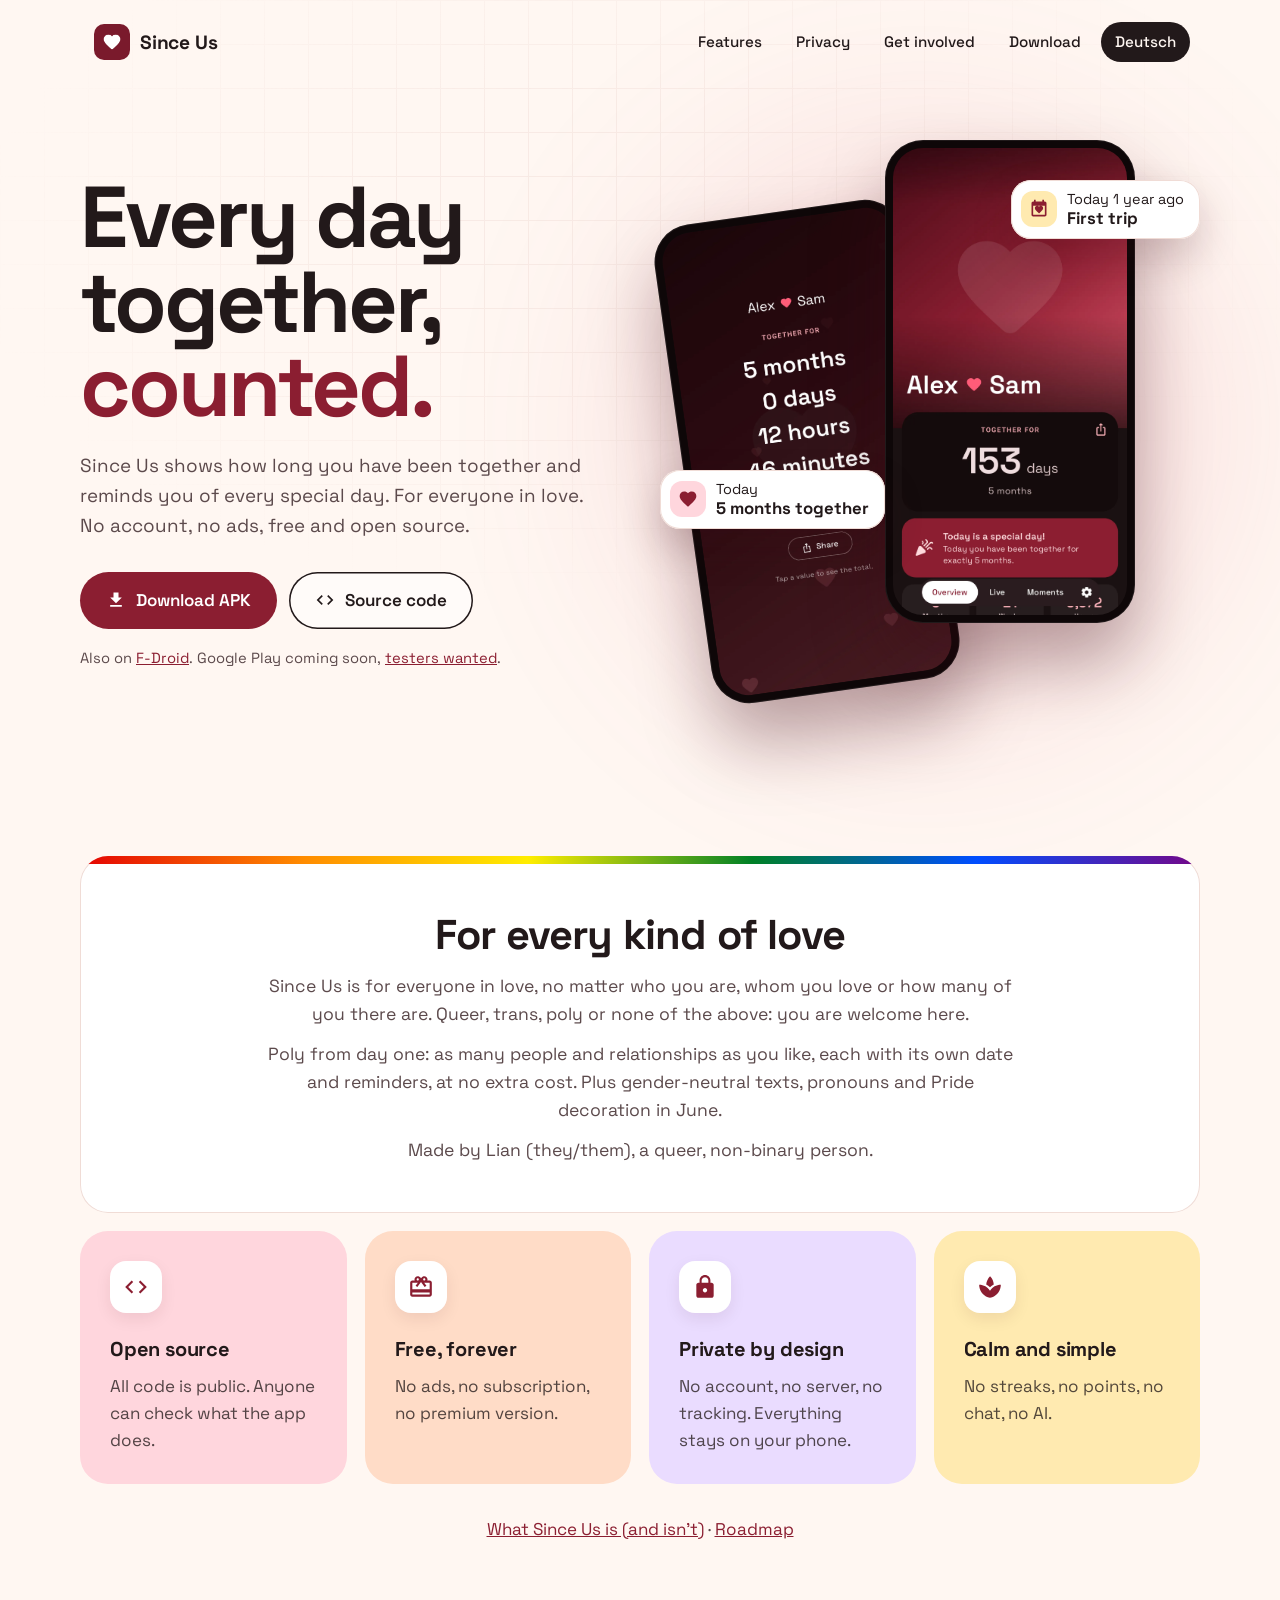
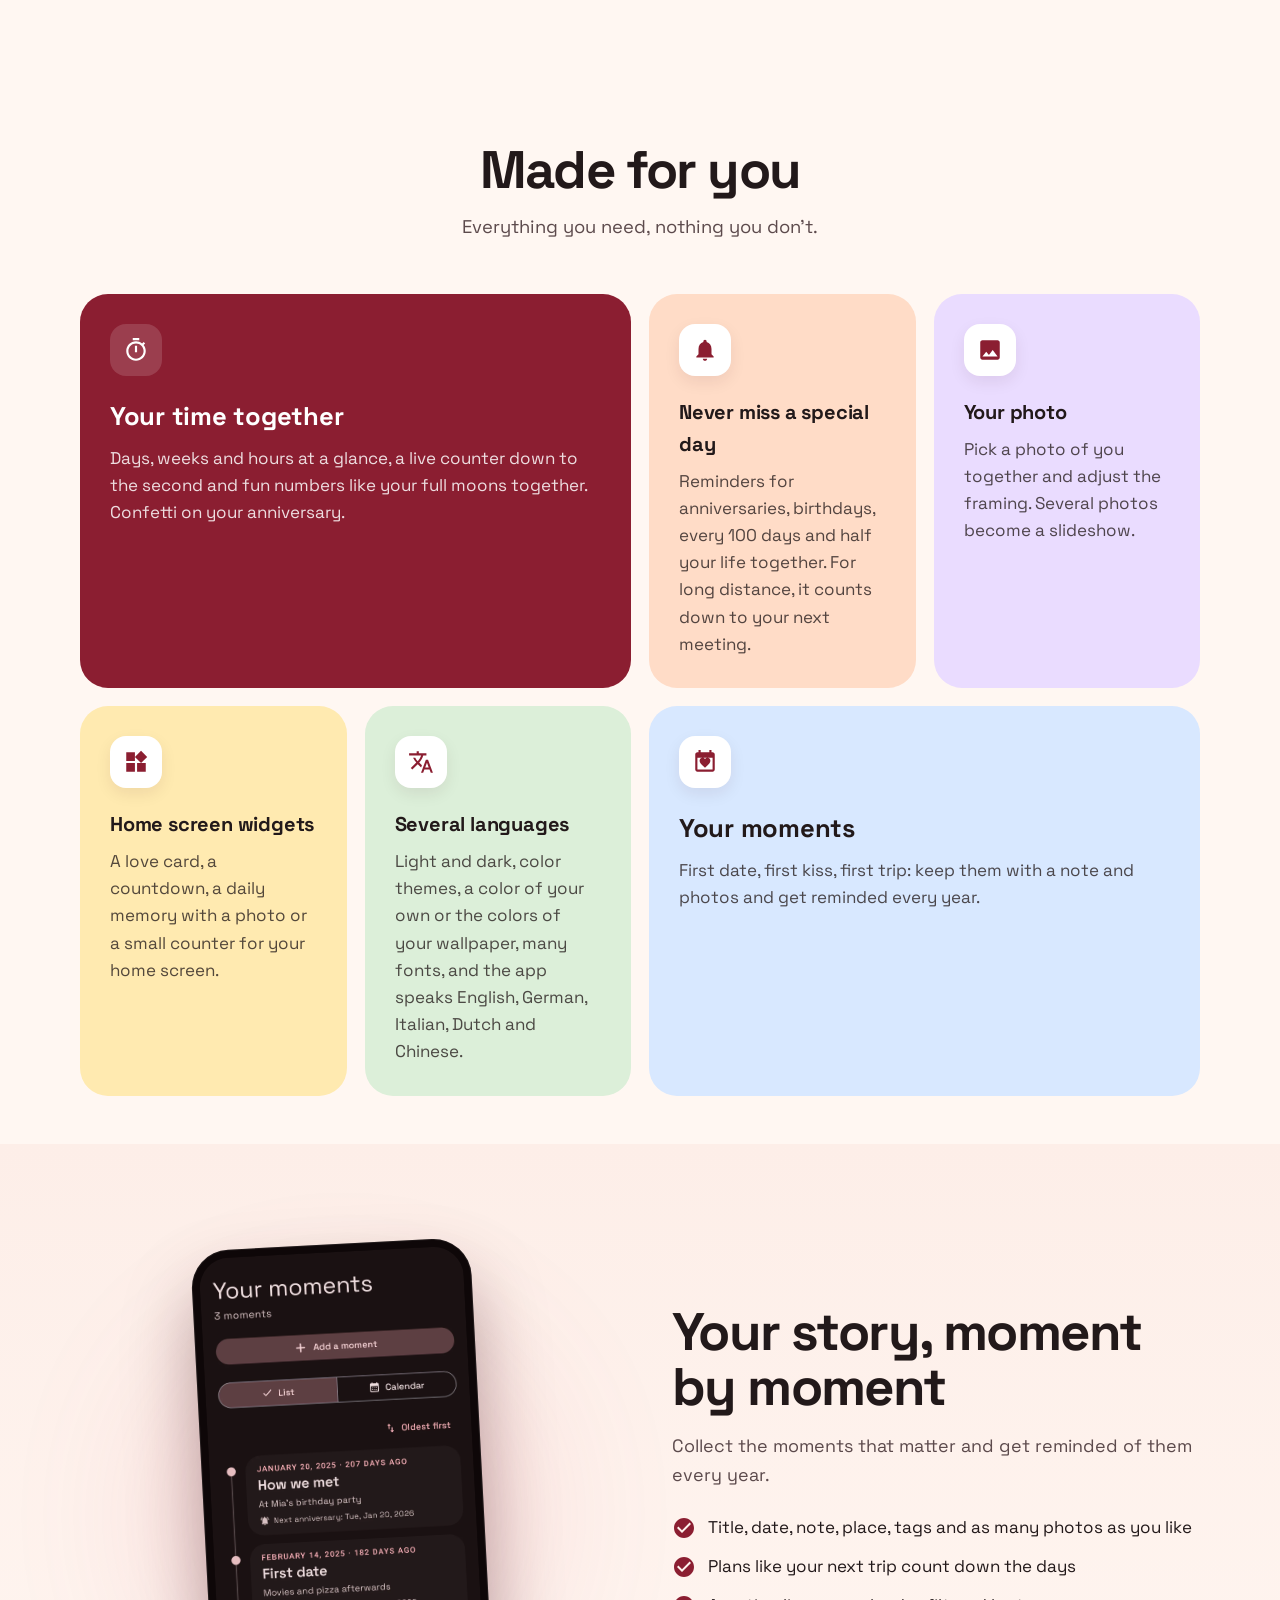
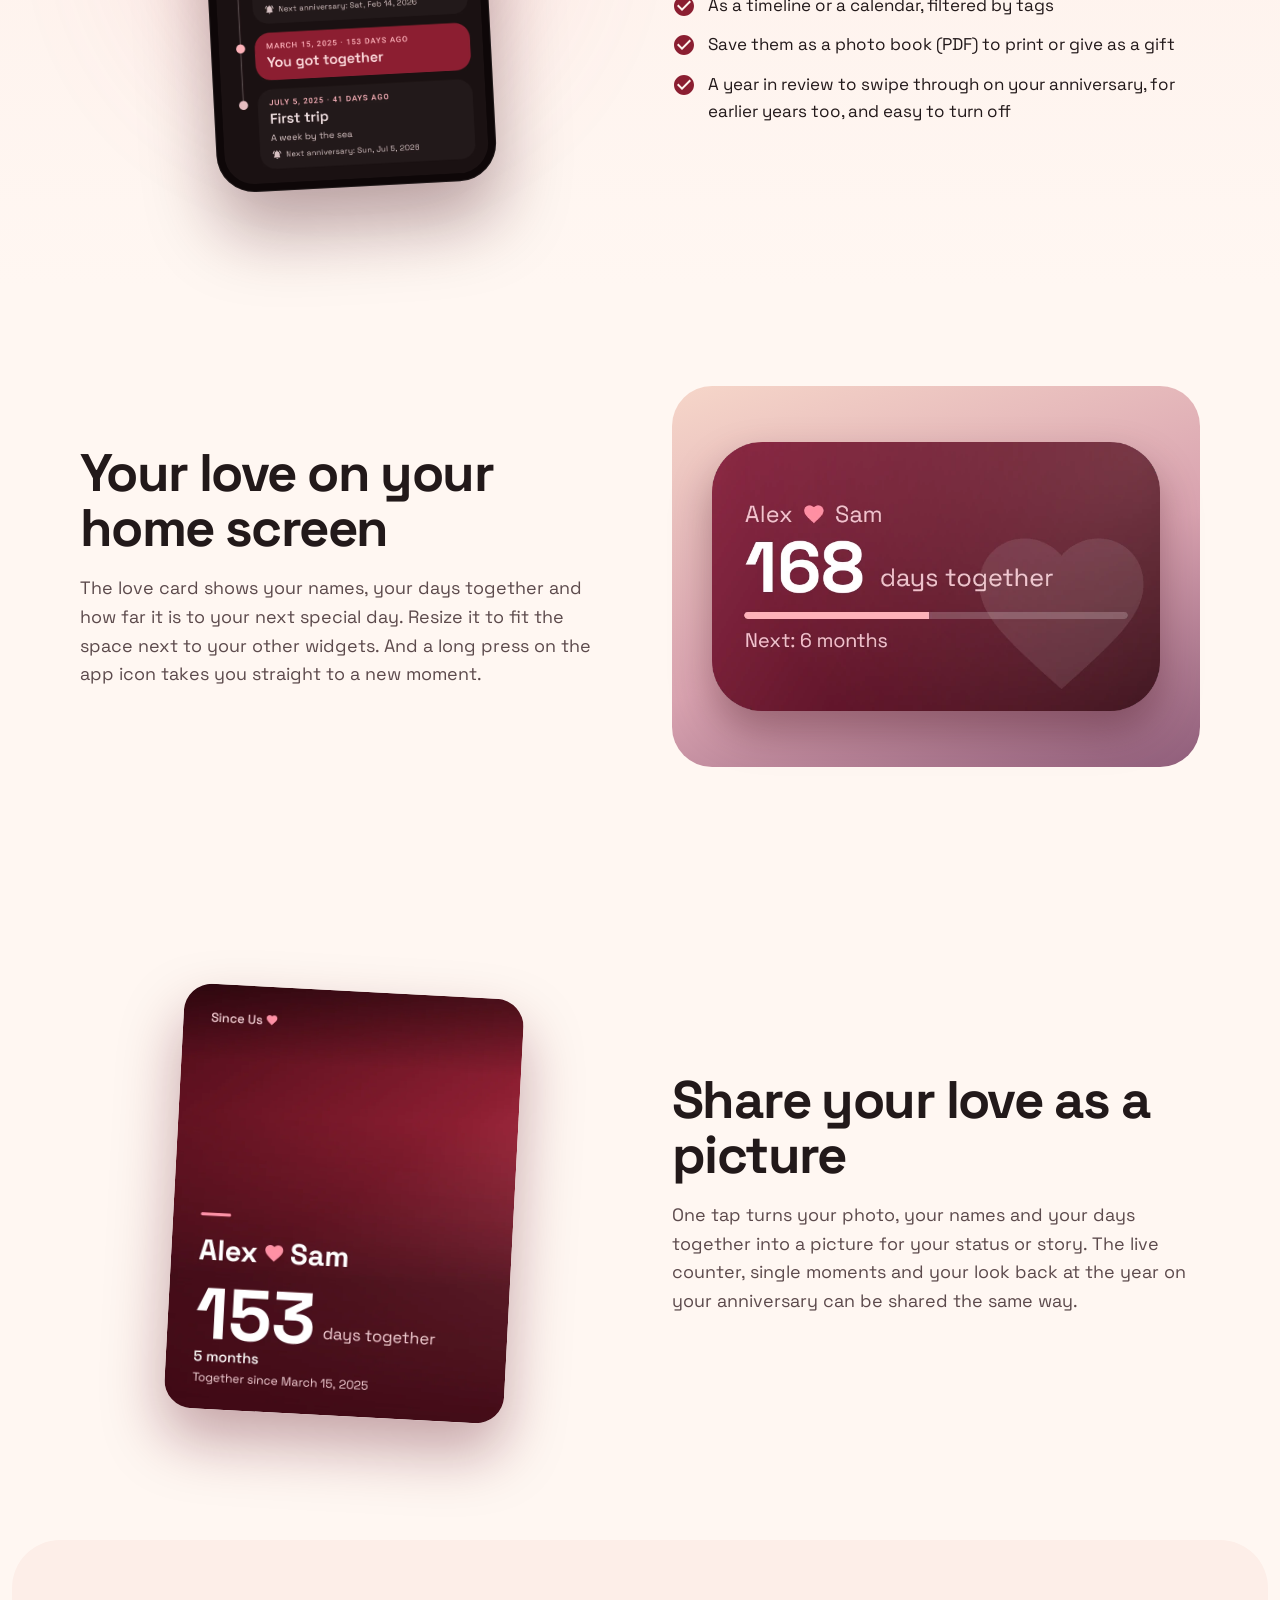
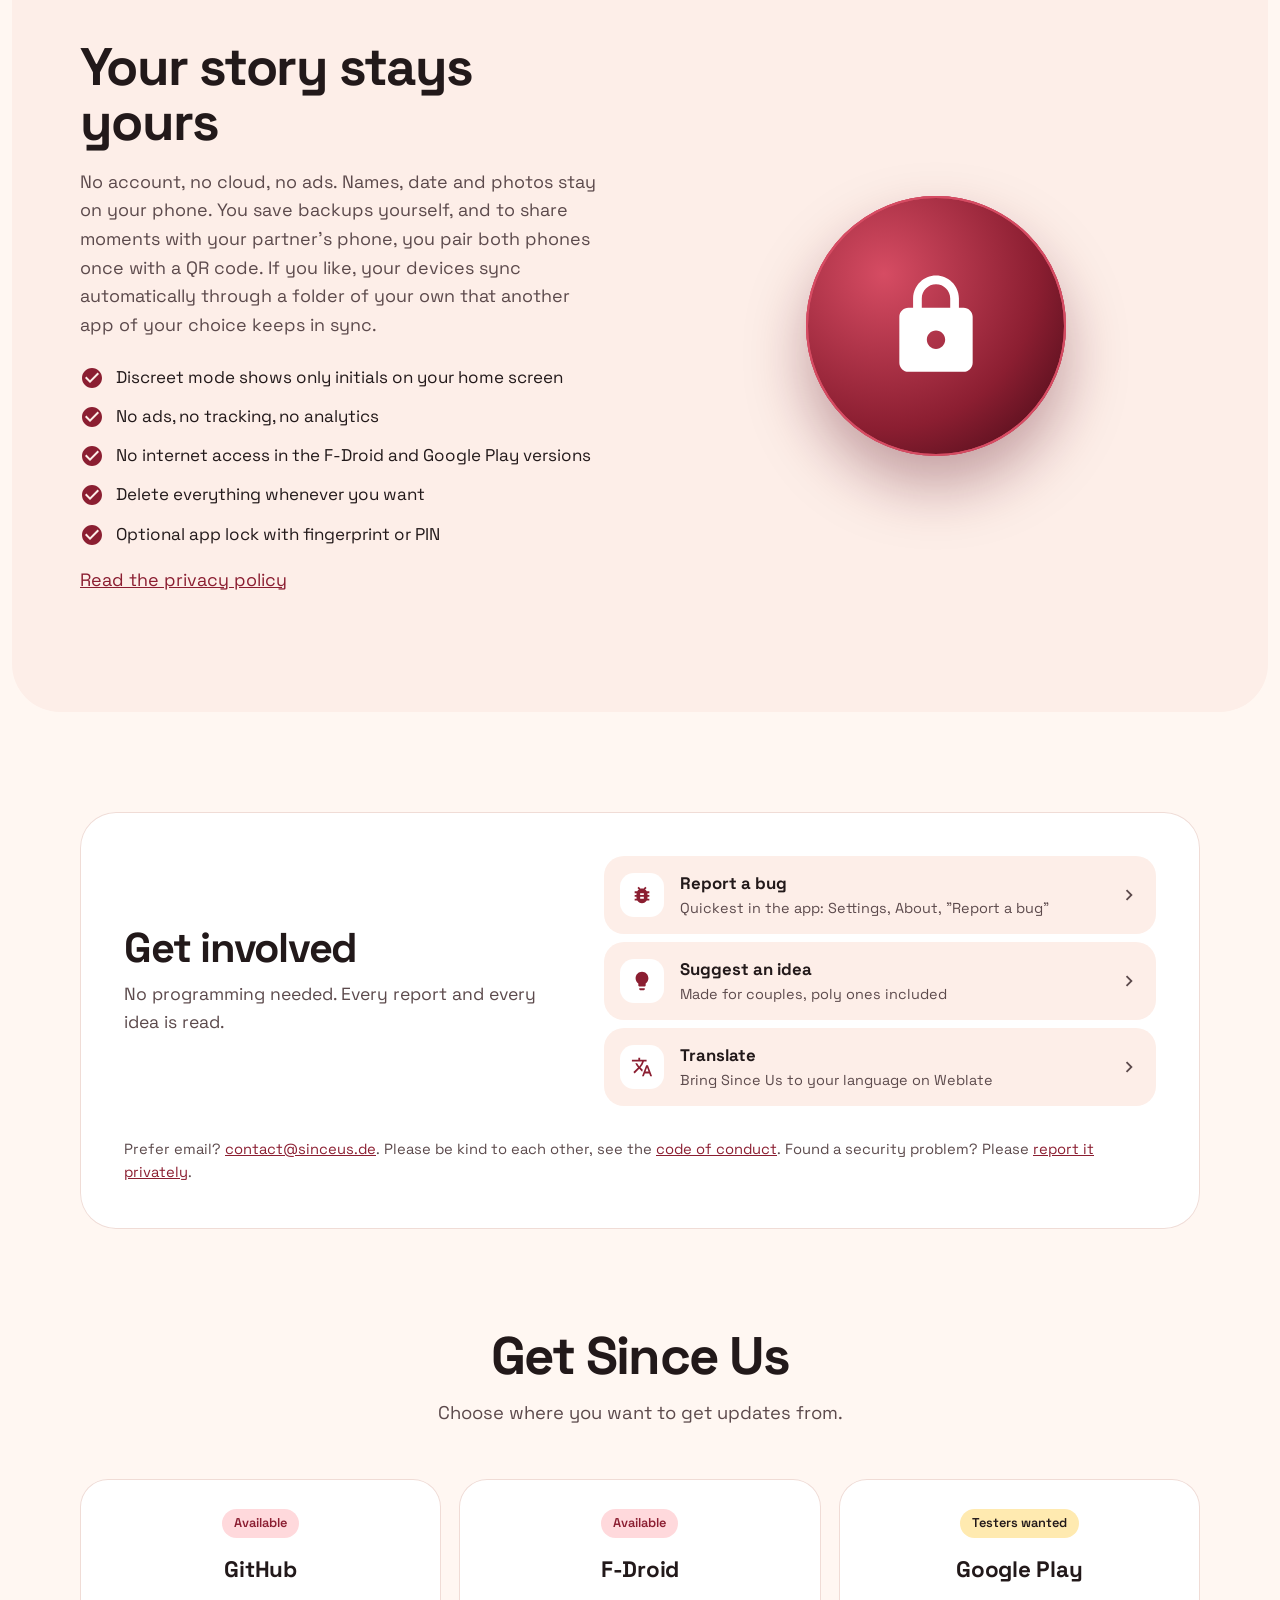
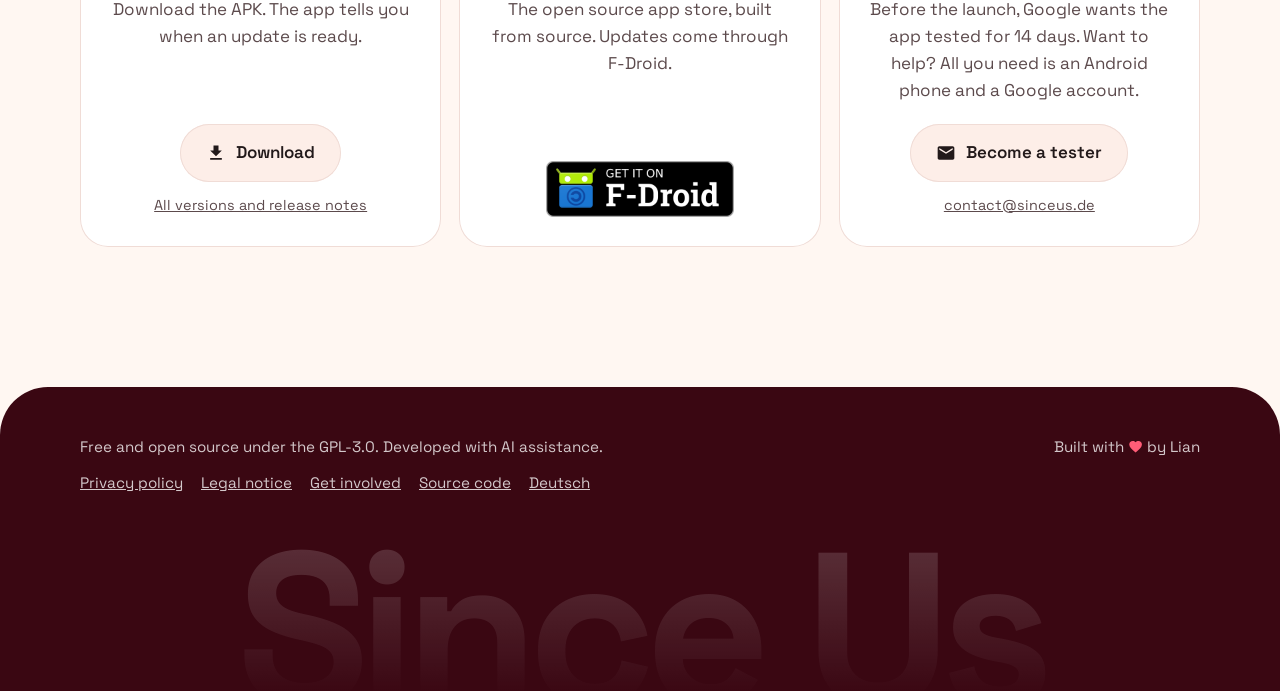
==== docs/index.html @ 7ddf198e "Abgleich über einen Ordner, auch mit mehreren Geräten pro Person Jedes Gerät legt eine eigene versch" ====
<!doctype html>
<html lang="en">
<head>
<meta charset="utf-8">
<script>if(location.hostname.endsWith("github.io"))location.replace("https://sinceus.de/"+location.pathname.replace(/^\/sinceus\/?/,"")+location.search+location.hash)</script>
<meta name="viewport" content="width=device-width, initial-scale=1">
<title>Since Us: couple app that counts your days together</title>
<meta name="description" content="Free, privacy-friendly Android app for couples, poly relationships included. Counts your days together, reminds you of anniversaries and special days, with widgets and moments. No account, no ads, open source.">
<meta name="theme-color" content="#fff7f2" media="(prefers-color-scheme: light)">
<meta name="theme-color" content="#150d0e" media="(prefers-color-scheme: dark)">
<meta property="og:title" content="Since Us: couple app that counts your days together">
<meta property="og:description" content="Free, privacy-friendly Android app for couples, poly relationships included. Counts your days together, reminds you of anniversaries and special days, with widgets and moments. No account, no ads, open source.">
<meta property="og:url" content="https://sinceus.de/">
<meta property="og:type" content="website">
<meta property="og:locale" content="en_US">
<meta name="twitter:card" content="summary_large_image">
<meta property="og:image" content="https://sinceus.de/img/og-en.jpg">
<link rel="canonical" href="https://sinceus.de/">
<link rel="alternate" hreflang="en" href="https://sinceus.de/">
<link rel="alternate" hreflang="de" href="https://sinceus.de/index-de.html">
<link rel="alternate" hreflang="x-default" href="https://sinceus.de/">
<script type="application/ld+json">{"@context": "https://schema.org", "@type": "MobileApplication", "name": "Since Us", "url": "https://sinceus.de/", "description": "A privacy-friendly Android app for couples that counts your days together and reminds you of every special day.", "inLanguage": "en", "operatingSystem": "Android", "applicationCategory": "LifestyleApplication", "offers": {"@type": "Offer", "price": "0", "priceCurrency": "EUR"}, "image": "https://sinceus.de/img/og-en.jpg", "screenshot": "https://sinceus.de/img/en-1.webp", "downloadUrl": "https://github.com/DerDieDasLian/sinceus/releases/latest/download/SinceUs.apk", "installUrl": "https://f-droid.org/packages/app.sinceus/", "license": "https://www.gnu.org/licenses/gpl-3.0.html", "isAccessibleForFree": true, "author": {"@type": "Person", "name": "Lian"}, "sameAs": ["https://github.com/DerDieDasLian/sinceus", "https://f-droid.org/packages/app.sinceus/"]}</script>
<link rel="icon" href="img/icon.png">
<link rel="stylesheet" href="style.css">
<script>document.documentElement.classList.add("js");if (new Date().getMonth() === 5) document.documentElement.classList.add("pride")</script>
<script src="site.js" defer></script>
</head>
<body>
<a class="skip" href="#main">Skip to content</a>
<svg width="0" height="0" style="position:absolute" aria-hidden="true"><defs><linearGradient id="rainbow" x1="0" y1="0" x2="1" y2="1"><stop offset="0" stop-color="#e40303"/><stop offset=".2" stop-color="#ff8c00"/><stop offset=".4" stop-color="#ffed00"/><stop offset=".6" stop-color="#008026"/><stop offset=".8" stop-color="#004dff"/><stop offset="1" stop-color="#750787"/></linearGradient></defs></svg>
<header class="nav">
  <div class="wrap">
    <a class="brand" href="index.html"><img src="img/icon.png" alt="">Since Us</a>
    <nav class="nav-links" id="nav-links">
      <a href="#features">Features</a>
      <a href="#privacy">Privacy</a>
      <a href="#help">Get involved</a>
      <a href="#download">Download</a>
      <a class="lang" href="index-de.html">Deutsch</a>
    </nav>
    <button class="menu-btn" type="button" aria-expanded="false" aria-controls="nav-links" aria-label="Menu"><svg viewBox="0 0 24 24" aria-hidden="true"><path d="M3 18h18v-2H3v2zm0-5h18v-2H3v2zm0-7v2h18V6H3z"/></svg></button>
  </div>
</header>

<main id="main">
<section class="hero">
  <div class="glow" aria-hidden="true"></div>
  <div class="wrap">
    <div>
      <h1>Every day together, <em>counted.</em></h1>
      <p class="lead">Since Us shows how long you have been together and reminds you of every special day. For everyone in love. No account, no ads, free and open source.</p>
      <div class="cta">
        <a class="btn btn-light" href="https://github.com/DerDieDasLian/sinceus/releases/latest/download/SinceUs.apk"><svg viewBox="0 0 24 24" aria-hidden="true"><path d="M19 9h-4V3H9v6H5l7 7 7-7zM5 18v2h14v-2H5z"/></svg>Download APK</a>
        <a class="btn btn-ghost" href="https://github.com/DerDieDasLian/sinceus"><svg viewBox="0 0 24 24" aria-hidden="true"><path d="M9.4 16.6L4.8 12l4.6-4.6L8 6l-6 6 6 6 1.4-1.4zm5.2 0l4.6-4.6-4.6-4.6L16 6l6 6-6 6-1.4-1.4z"/></svg>Source code</a>
      </div>
      <p class="soon">Also on <a href="https://f-droid.org/packages/app.sinceus/">F-Droid</a>. Google Play coming soon, <a href="#download">testers wanted</a>.</p>
    </div>
    <div class="phones"><div class="phone p2"><img src="img/en-2.webp" width="1233" height="2460" alt="Live counter"></div><div class="phone p1"><img src="img/en-1.webp" width="1233" height="2460" alt="Overview with photo and day counter" fetchpriority="high"></div><div class="chip c1" aria-hidden="true"><span class="dot"><svg viewBox="0 0 24 24" aria-hidden="true"><path d="M12 21.35l-1.45-1.32C5.4 15.36 2 12.28 2 8.5 2 5.42 4.42 3 7.5 3c1.74 0 3.41.81 4.5 2.09C13.09 3.81 14.76 3 16.5 3 19.58 3 22 5.42 22 8.5c0 3.78-3.4 6.86-8.55 11.54L12 21.35z"/></svg></span><span>Today<b>5 months together</b></span></div><div class="chip c2" aria-hidden="true"><span class="dot"><svg viewBox="0 0 24 24" aria-hidden="true"><path d="M19 3h-1V1h-2v2H8V1H6v2H5c-1.11 0-1.99.9-1.99 2L3 19c0 1.1.89 2 2 2h14c1.1 0 2-.9 2-2V5c0-1.1-.9-2-2-2zm0 16H5V8h14v11zM12 17.3l-.72-.66C8.7 14.3 7 12.76 7 10.87 7 9.33 8.21 8.1 9.75 8.1c.87 0 1.7.41 2.25 1.05.55-.64 1.38-1.05 2.25-1.05C15.79 8.1 17 9.33 17 10.87c0 1.89-1.7 3.43-4.28 5.78l-.72.65z"/></svg></span><span>Today 1 year ago<b>First trip</b></span></div></div>
  </div>
</section>
<section id="love" class="love-all">
  <div class="wrap">
    <div class="card love-card">
      <h2>For every kind of love</h2>
      <p>Since Us is for everyone in love, no matter who you are, whom you love or how many of you there are. Queer, trans, poly or none of the above: you are welcome here.</p>
      <p>Poly from day one: as many people and relationships as you like, each with its own date and reminders, at no extra cost. Plus gender-neutral texts, pronouns and Pride decoration in June.</p>
      <p>Made by Lian (they/them), a queer, non-binary person.</p>
    </div>
    <div class="grid four"><article class="card"><div class="icon"><svg viewBox="0 0 24 24" aria-hidden="true"><path d="M9.4 16.6L4.8 12l4.6-4.6L8 6l-6 6 6 6 1.4-1.4zm5.2 0l4.6-4.6-4.6-4.6L16 6l6 6-6 6-1.4-1.4z"/></svg></div><h3>Open source</h3><p>All code is public. Anyone can check what the app does.</p></article><article class="card"><div class="icon"><svg viewBox="0 0 24 24" aria-hidden="true"><path d="M20 6h-2.18c.11-.31.18-.65.18-1 0-1.66-1.34-3-3-3-1.05 0-1.96.54-2.5 1.35l-.5.67-.5-.68C10.96 2.54 10.05 2 9 2 7.34 2 6 3.34 6 5c0 .35.07.69.18 1H4c-1.11 0-1.99.89-1.99 2L2 19c0 1.11.89 2 2 2h16c1.11 0 2-.89 2-2V8c0-1.11-.89-2-2-2zm-5-2c.55 0 1 .45 1 1s-.45 1-1 1-1-.45-1-1 .45-1 1-1zM9 4c.55 0 1 .45 1 1s-.45 1-1 1-1-.45-1-1 .45-1 1-1zm11 15H4v-2h16v2zm0-5H4V8h5.08L7 10.83 8.62 12 11 8.76l1-1.36 1 1.36L15.38 12 17 10.83 14.92 8H20v6z"/></svg></div><h3>Free, forever</h3><p>No ads, no subscription, no premium version.</p></article><article class="card"><div class="icon"><svg viewBox="0 0 24 24" aria-hidden="true"><path d="M18 8h-1V6c0-2.76-2.24-5-5-5S7 3.24 7 6v2H6c-1.1 0-2 .9-2 2v10c0 1.1.9 2 2 2h12c1.1 0 2-.9 2-2V10c0-1.1-.9-2-2-2zm-6 9c-1.1 0-2-.9-2-2s.9-2 2-2 2 .9 2 2-.9 2-2 2zm3.1-9H8.9V6c0-1.71 1.39-3.1 3.1-3.1 1.71 0 3.1 1.39 3.1 3.1v2z"/></svg></div><h3>Private by design</h3><p>No account, no server, no tracking. Everything stays on your phone.</p></article><article class="card"><div class="icon"><svg viewBox="0 0 24 24" aria-hidden="true"><path d="M12 15.45C9.85 12.17 6.18 10 2 10c0 5.32 3.36 9.82 8.03 11.49.63.23 1.29.4 1.97.51.68-.12 1.33-.29 1.97-.51C18.64 19.82 22 15.32 22 10c-4.18 0-7.85 2.17-10 5.45zM15.49 9.63c-.18-2.79-1.31-5.51-3.43-7.63-2.14 2.14-3.32 4.86-3.55 7.63 1.28.68 2.46 1.56 3.49 2.63 1.03-1.06 2.21-1.94 3.49-2.63z"/></svg></div><h3>Calm and simple</h3><p>No streaks, no points, no chat, no AI.</p></article></div>
    <p class="help-note"><a href="https://github.com/DerDieDasLian/sinceus/blob/main/SCOPE.md">What Since Us is (and isn't)</a> · <a href="https://github.com/DerDieDasLian/sinceus/blob/main/ROADMAP.md">Roadmap</a></p>
  </div>
</section>

<section id="features">
  <div class="wrap">
    <div class="section-head"><h2>Made for you</h2><p>Everything you need, nothing you don't.</p></div>
    <div class="grid bento"><article class="card"><div class="icon"><svg viewBox="0 0 24 24" aria-hidden="true"><path d="M15 1H9v2h6V1zm-4 13h2V8h-2v6zm8.03-6.61l1.42-1.42c-.43-.51-.9-.99-1.41-1.41l-1.42 1.42C16.07 4.74 14.12 4 12 4c-4.97 0-9 4.03-9 9s4.02 9 9 9 9-4.03 9-9c0-2.12-.74-4.07-1.97-5.61zM12 20c-3.87 0-7-3.13-7-7s3.13-7 7-7 7 3.13 7 7-3.13 7-7 7z"/></svg></div><h3>Your time together</h3><p>Days, weeks and hours at a glance, a live counter down to the second and fun numbers like your full moons together. Confetti on your anniversary.</p></article><article class="card"><div class="icon"><svg viewBox="0 0 24 24" aria-hidden="true"><path d="M12 22c1.1 0 2-.9 2-2h-4c0 1.1.89 2 2 2zm6-6v-5c0-3.07-1.64-5.64-4.5-6.32V4c0-.83-.67-1.5-1.5-1.5s-1.5.67-1.5 1.5v.68C7.63 5.36 6 7.92 6 11v5l-2 2v1h16v-1l-2-2z"/></svg></div><h3>Never miss a special day</h3><p>Reminders for anniversaries, birthdays, every 100 days and half your life together. For long distance, it counts down to your next meeting.</p></article><article class="card"><div class="icon"><svg viewBox="0 0 24 24" aria-hidden="true"><path d="M21 19V5c0-1.1-.9-2-2-2H5c-1.1 0-2 .9-2 2v14c0 1.1.9 2 2 2h14c1.1 0 2-.9 2-2zM8.5 13.5l2.5 3.01L14.5 12l4.5 6H5l3.5-4.5z"/></svg></div><h3>Your photo</h3><p>Pick a photo of you together and adjust the framing. Several photos become a slideshow.</p></article><article class="card"><div class="icon"><svg viewBox="0 0 24 24" aria-hidden="true"><path d="M13 13v8h8v-8h-8zM3 21h8v-8H3v8zM3 3v8h8V3H3zm13.66-1.31L11 7.34 16.66 13l5.66-5.66-5.66-5.65z"/></svg></div><h3>Home screen widgets</h3><p>A love card, a countdown, a daily memory with a photo or a small counter for your home screen.</p></article><article class="card"><div class="icon"><svg viewBox="0 0 24 24" aria-hidden="true"><path d="M12.87 15.07l-2.54-2.51.03-.03c1.74-1.94 2.98-4.17 3.71-6.53H17V4h-7V2H8v2H1v1.99h11.17C11.5 7.92 10.44 9.75 9 11.35 8.07 10.32 7.3 9.19 6.69 8h-2c.73 1.63 1.73 3.17 2.98 4.56l-5.09 5.02L4 19l5-5 3.11 3.11.76-2.04zM18.5 10h-2L12 22h2l1.12-3h4.75L21 22h2l-4.5-12zm-2.62 7l1.62-4.33L19.12 17h-3.24z"/></svg></div><h3>Several languages</h3><p>Light and dark, color themes, a color of your own or the colors of your wallpaper, many fonts, and the app speaks English, German, Italian, Dutch and Chinese.</p></article><article class="card"><div class="icon"><svg viewBox="0 0 24 24" aria-hidden="true"><path d="M19 3h-1V1h-2v2H8V1H6v2H5c-1.11 0-1.99.9-1.99 2L3 19c0 1.1.89 2 2 2h14c1.1 0 2-.9 2-2V5c0-1.1-.9-2-2-2zm0 16H5V8h14v11zM12 17.3l-.72-.66C8.7 14.3 7 12.76 7 10.87 7 9.33 8.21 8.1 9.75 8.1c.87 0 1.7.41 2.25 1.05.55-.64 1.38-1.05 2.25-1.05C15.79 8.1 17 9.33 17 10.87c0 1.89-1.7 3.43-4.28 5.78l-.72.65z"/></svg></div><h3>Your moments</h3><p>First date, first kiss, first trip: keep them with a note and photos and get reminded every year.</p></article></div>
  </div>
</section>

<section id="moments" class="tint">
  <div class="wrap split reverse">
    <div>
      <h2>Your story, moment by moment</h2>
      <p>Collect the moments that matter and get reminded of them every year.</p>
      <ul class="checks"><li><svg viewBox="0 0 24 24" aria-hidden="true"><path d="M12 2C6.48 2 2 6.48 2 12s4.48 10 10 10 10-4.48 10-10S17.52 2 12 2zm-2 15l-5-5 1.41-1.41L10 14.17l7.59-7.59L19 8l-9 9z"/></svg><span>Title, date, note, place, tags and as many photos as you like</span></li><li><svg viewBox="0 0 24 24" aria-hidden="true"><path d="M12 2C6.48 2 2 6.48 2 12s4.48 10 10 10 10-4.48 10-10S17.52 2 12 2zm-2 15l-5-5 1.41-1.41L10 14.17l7.59-7.59L19 8l-9 9z"/></svg><span>Plans like your next trip count down the days</span></li><li><svg viewBox="0 0 24 24" aria-hidden="true"><path d="M12 2C6.48 2 2 6.48 2 12s4.48 10 10 10 10-4.48 10-10S17.52 2 12 2zm-2 15l-5-5 1.41-1.41L10 14.17l7.59-7.59L19 8l-9 9z"/></svg><span>As a timeline or a calendar, filtered by tags</span></li><li><svg viewBox="0 0 24 24" aria-hidden="true"><path d="M12 2C6.48 2 2 6.48 2 12s4.48 10 10 10 10-4.48 10-10S17.52 2 12 2zm-2 15l-5-5 1.41-1.41L10 14.17l7.59-7.59L19 8l-9 9z"/></svg><span>Save them as a photo book (PDF) to print or give as a gift</span></li><li><svg viewBox="0 0 24 24" aria-hidden="true"><path d="M12 2C6.48 2 2 6.48 2 12s4.48 10 10 10 10-4.48 10-10S17.52 2 12 2zm-2 15l-5-5 1.41-1.41L10 14.17l7.59-7.59L19 8l-9 9z"/></svg><span>A year in review to swipe through on your anniversary, for earlier years too, and easy to turn off</span></li></ul>
    </div>
    <div class="solo-wrap"><div class="phone solo"><img src="img/moments-en.webp" width="1233" height="2460" alt="Timeline with your moments" loading="lazy"></div></div>
  </div>
</section>

<section>
  <div class="wrap split">
    <div>
      <h2>Your love on your home screen</h2>
      <p>The love card shows your names, your days together and how far it is to your next special day. Resize it to fit the space next to your other widgets. And a long press on the app icon takes you straight to a new moment.</p>
    </div>
    <div class="widget-demo"><img src="img/widget-en.webp" width="750" height="450" alt="Home screen widget with names and days together" loading="lazy"></div>
  </div>
</section>

<section>
  <div class="wrap split reverse">
    <div>
      <h2>Share your love as a picture</h2>
      <p>One tap turns your photo, your names and your days together into a picture for your status or story. The live counter, single moments and your look back at the year on your anniversary can be shared the same way.</p>
    </div>
    <div class="share-demo"><img src="img/share-en.webp" width="720" height="900" alt="Share picture with names and days together" loading="lazy"></div>
  </div>
</section>

<section id="privacy" class="privacy">
  <div class="wrap split">
    <div>
      <h2>Your story stays yours</h2>
      <p>No account, no cloud, no ads. Names, date and photos stay on your phone. You save backups yourself, and to share moments with your partner's phone, you pair both phones once with a QR code. If you like, your devices sync automatically through a folder of your own that another app of your choice keeps in sync.</p>
      <ul class="checks"><li><svg viewBox="0 0 24 24" aria-hidden="true"><path d="M12 2C6.48 2 2 6.48 2 12s4.48 10 10 10 10-4.48 10-10S17.52 2 12 2zm-2 15l-5-5 1.41-1.41L10 14.17l7.59-7.59L19 8l-9 9z"/></svg><span>Discreet mode shows only initials on your home screen</span></li><li><svg viewBox="0 0 24 24" aria-hidden="true"><path d="M12 2C6.48 2 2 6.48 2 12s4.48 10 10 10 10-4.48 10-10S17.52 2 12 2zm-2 15l-5-5 1.41-1.41L10 14.17l7.59-7.59L19 8l-9 9z"/></svg><span>No ads, no tracking, no analytics</span></li><li><svg viewBox="0 0 24 24" aria-hidden="true"><path d="M12 2C6.48 2 2 6.48 2 12s4.48 10 10 10 10-4.48 10-10S17.52 2 12 2zm-2 15l-5-5 1.41-1.41L10 14.17l7.59-7.59L19 8l-9 9z"/></svg><span>No internet access in the F-Droid and Google Play versions</span></li><li><svg viewBox="0 0 24 24" aria-hidden="true"><path d="M12 2C6.48 2 2 6.48 2 12s4.48 10 10 10 10-4.48 10-10S17.52 2 12 2zm-2 15l-5-5 1.41-1.41L10 14.17l7.59-7.59L19 8l-9 9z"/></svg><span>Delete everything whenever you want</span></li><li><svg viewBox="0 0 24 24" aria-hidden="true"><path d="M12 2C6.48 2 2 6.48 2 12s4.48 10 10 10 10-4.48 10-10S17.52 2 12 2zm-2 15l-5-5 1.41-1.41L10 14.17l7.59-7.59L19 8l-9 9z"/></svg><span>Optional app lock with fingerprint or PIN</span></li></ul>
      <p><a href="privacy-en.html">Read the privacy policy</a></p>
    </div>
    <div class="lock-art"><div class="circle"><svg viewBox="0 0 24 24" aria-hidden="true"><path d="M18 8h-1V6c0-2.76-2.24-5-5-5S7 3.24 7 6v2H6c-1.1 0-2 .9-2 2v10c0 1.1.9 2 2 2h12c1.1 0 2-.9 2-2V10c0-1.1-.9-2-2-2zm-6 9c-1.1 0-2-.9-2-2s.9-2 2-2 2 .9 2 2-.9 2-2 2zm3.1-9H8.9V6c0-1.71 1.39-3.1 3.1-3.1 1.71 0 3.1 1.39 3.1 3.1v2z"/></svg></div></div>
  </div>
</section>

<section id="help">
  <div class="wrap">
    <div class="involve">
      <div class="involve-text"><h2>Get involved</h2><p>No programming needed. Every report and every idea is read.</p></div>
      <ul class="involve-links"><li><a href="https://github.com/DerDieDasLian/sinceus/issues/new?template=bug_report.yml"><span class="icon"><svg viewBox="0 0 24 24" aria-hidden="true"><path d="M20 8h-2.81c-.45-.78-1.07-1.45-1.82-1.96L17 4.41 15.59 3l-2.17 2.17C12.96 5.06 12.49 5 12 5s-.96.06-1.41.17L8.41 3 7 4.41l1.62 1.63C7.88 6.55 7.26 7.22 6.81 8H4v2h2.09c-.05.33-.09.66-.09 1v1H4v2h2v1c0 .34.04.67.09 1H4v2h2.81c1.04 1.79 2.97 3 5.19 3s4.15-1.21 5.19-3H20v-2h-2.09c.05-.33.09-.66.09-1v-1h2v-2h-2v-1c0-.34-.04-.67-.09-1H20V8zm-6 8h-4v-2h4v2zm0-4h-4v-2h4v2z"/></svg></span><span class="txt"><b>Report a bug</b><small>Quickest in the app: Settings, About, "Report a bug"</small></span><svg class="arrow" viewBox="0 0 24 24" aria-hidden="true"><path d="M8.59 16.59L13.17 12 8.59 7.41 10 6l6 6-6 6-1.41-1.41z"/></svg></a></li><li><a href="https://github.com/DerDieDasLian/sinceus/issues/new?template=feature_request.yml"><span class="icon"><svg viewBox="0 0 24 24" aria-hidden="true"><path d="M9 21c0 .55.45 1 1 1h4c.55 0 1-.45 1-1v-1H9v1zm3-19C8.14 2 5 5.14 5 9c0 2.38 1.19 4.47 3 5.74V17c0 .55.45 1 1 1h6c.55 0 1-.45 1-1v-2.26c1.81-1.27 3-3.36 3-5.74 0-3.86-3.14-7-7-7z"/></svg></span><span class="txt"><b>Suggest an idea</b><small>Made for couples, poly ones included</small></span><svg class="arrow" viewBox="0 0 24 24" aria-hidden="true"><path d="M8.59 16.59L13.17 12 8.59 7.41 10 6l6 6-6 6-1.41-1.41z"/></svg></a></li><li><a href="https://hosted.weblate.org/engage/since-us/"><span class="icon"><svg viewBox="0 0 24 24" aria-hidden="true"><path d="M12.87 15.07l-2.54-2.51.03-.03c1.74-1.94 2.98-4.17 3.71-6.53H17V4h-7V2H8v2H1v1.99h11.17C11.5 7.92 10.44 9.75 9 11.35 8.07 10.32 7.3 9.19 6.69 8h-2c.73 1.63 1.73 3.17 2.98 4.56l-5.09 5.02L4 19l5-5 3.11 3.11.76-2.04zM18.5 10h-2L12 22h2l1.12-3h4.75L21 22h2l-4.5-12zm-2.62 7l1.62-4.33L19.12 17h-3.24z"/></svg></span><span class="txt"><b>Translate</b><small>Bring Since Us to your language on Weblate</small></span><svg class="arrow" viewBox="0 0 24 24" aria-hidden="true"><path d="M8.59 16.59L13.17 12 8.59 7.41 10 6l6 6-6 6-1.41-1.41z"/></svg></a></li></ul>
      <p class="involve-note">Prefer email? <a href="mailto:contact@sinceus.de">contact@sinceus.de</a>. Please be kind to each other, see the <a href="https://github.com/DerDieDasLian/sinceus/blob/main/CODE_OF_CONDUCT.md">code of conduct</a>. Found a security problem? Please <a href="https://github.com/DerDieDasLian/sinceus/security/policy">report it privately</a>.</p>
    </div>
  </div>
</section>

<section id="download">
  <div class="wrap">
    <div class="section-head"><h2>Get Since Us</h2><p>Choose where you want to get updates from.</p></div>
    <div class="stores"><article class="card store"><span class="badge">Available</span><h3>GitHub</h3><p>Download the APK. The app tells you when an update is ready.</p><a class="btn btn-accent" href="https://github.com/DerDieDasLian/sinceus/releases/latest/download/SinceUs.apk"><svg viewBox="0 0 24 24" aria-hidden="true"><path d="M19 9h-4V3H9v6H5l7 7 7-7zM5 18v2h14v-2H5z"/></svg>Download</a><a class="more" href="https://github.com/DerDieDasLian/sinceus/releases">All versions and release notes</a></article><article class="card store"><span class="badge">Available</span><h3>F-Droid</h3><p>The open source app store, built from source. Updates come through F-Droid.</p><a class="fdroid-badge" href="https://f-droid.org/packages/app.sinceus/"><img src="img/fdroid-badge-en.png" alt="Get it on F-Droid" width="188" height="56"></a></article><article class="card store"><span class="badge later">Testers wanted</span><h3>Google Play</h3><p>Before the launch, Google wants the app tested for 14 days. Want to help? All you need is an Android phone and a Google account.</p><a class="btn btn-accent" href="mailto:contact@sinceus.de?subject=Since%20Us%20Google%20Play%20test&amp;body=Hi%20Lian%2C%0D%0A%0D%0AI%27d%20like%20to%20help%20test%20Since%20Us%20on%20Google%20Play.%0D%0A%0D%0AGoogle%20account%20email%20%28for%20the%20test%20list%29%3A%0D%0APhone%20model%3A%0D%0AAndroid%20version%3A%0D%0A%0D%0AAnything%20else%20you%27d%20like%20to%20tell%20me%20%28optional%29%3A%0D%0A%0D%0AThanks%21%0D%0A"><svg viewBox="0 0 24 24" aria-hidden="true"><path d="M20 4H4c-1.1 0-2 .9-2 2v12c0 1.1.9 2 2 2h16c1.1 0 2-.9 2-2V6c0-1.1-.9-2-2-2zm0 4l-8 5-8-5V6l8 5 8-5v2z"/></svg>Become a tester</a><a class="more" href="mailto:contact@sinceus.de?subject=Since%20Us%20Google%20Play%20test&amp;body=Hi%20Lian%2C%0D%0A%0D%0AI%27d%20like%20to%20help%20test%20Since%20Us%20on%20Google%20Play.%0D%0A%0D%0AGoogle%20account%20email%20%28for%20the%20test%20list%29%3A%0D%0APhone%20model%3A%0D%0AAndroid%20version%3A%0D%0A%0D%0AAnything%20else%20you%27d%20like%20to%20tell%20me%20%28optional%29%3A%0D%0A%0D%0AThanks%21%0D%0A">contact@sinceus.de</a></article></div>
  </div>
</section>
</main>

<footer>
  <div class="wrap">
    <span>Free and open source under the GPL-3.0. Developed with AI assistance.</span>
    <span class="credit">Built with <svg class="heart" viewBox="0 0 24 24" role="img" aria-label="love"><path d="M12 21.35l-1.45-1.32C5.4 15.36 2 12.28 2 8.5 2 5.42 4.42 3 7.5 3c1.74 0 3.41.81 4.5 2.09C13.09 3.81 14.76 3 16.5 3 19.58 3 22 5.42 22 8.5c0 3.78-3.4 6.86-8.55 11.54L12 21.35z"/></svg> by Lian</span>
    <span class="links"><a href="privacy-en.html">Privacy policy</a><a href="legal-notice.html">Legal notice</a><a href="#help">Get involved</a><a href="https://github.com/DerDieDasLian/sinceus">Source code</a><a href="index-de.html">Deutsch</a></span>
  </div>
  <div class="wordmark" aria-hidden="true">Since Us</div>
</footer>
</body>
</html>
---- docs/style.css ----
@font-face {
  font-family: "Space Grotesk";
  src: url("fonts/SpaceGrotesk.woff2") format("woff2");
  font-weight: 300 700;
  font-display: swap;
}
:root {
  --bg: #fff7f2;
  --surface: #ffffff;
  --surface-2: #fdeee8;
  --fg: #22191a;
  --muted: #5c4a4c;
  --line: #f0dcd6;
  --accent: #8b1e31;
  --accent-2: #d64c63;
  --accent-soft: #ffd9dc;
  --on-accent: #ffffff;
  --hero-1: #3a0712;
  --hero-2: #8b1e31;
  --hero-3: #d64c63;
  /* Warme Kachelfarben */
  --rose: #ffd6dd;
  --peach: #ffdcc7;
  --butter: #ffeab0;
  --lilac: #eadcff;
  --sage: #dcefd9;
  --sky: #d8e8ff;
  --radius: 28px;
  --serif: "Space Grotesk", system-ui, -apple-system, "Segoe UI", Roboto, sans-serif;
  --sans: "Space Grotesk", system-ui, -apple-system, "Segoe UI", Roboto, sans-serif;
  --rainbow: linear-gradient(90deg, #e40303, #ff8c00, #ffed00, #008026, #004dff, #750787);
}
@media (prefers-color-scheme: dark) {
  :root {
    --bg: #150d0e;
    --surface: #221718;
    --surface-2: #2c1e20;
    --fg: #f3e3e4;
    --muted: #cdb6b8;
    --line: #3a2a2c;
    --accent: #ffb2b9;
    --accent-2: #ff8597;
    --accent-soft: #5d2a33;
    --on-accent: #3a0712;
    --rose: #3d2126;
    --peach: #3d2a21;
    --butter: #3a3220;
    --lilac: #2f2540;
    --sage: #22322a;
    --sky: #212c3d;
  }
}
* { box-sizing: border-box; }
html { scroll-behavior: smooth; }
body { margin: 0; background: var(--bg); color: var(--fg); font: 17px/1.6 var(--sans); -webkit-font-smoothing: antialiased; overflow-x: hidden; }
a { color: var(--accent); }
img { max-width: 100%; height: auto; display: block; }
svg { fill: currentColor; }
.wrap { max-width: 1160px; margin: 0 auto; padding: 0 20px; }

/* Navigation: schwebende Leiste mit Glas-Effekt */
.nav { position: fixed; inset: 12px 0 auto; z-index: 20; pointer-events: none; }
.nav .wrap { pointer-events: auto; display: flex; align-items: center; gap: 12px; height: 60px; padding: 0 10px 0 14px;
  max-width: 1120px; border-radius: 999px; transition: background .3s ease, box-shadow .3s ease; }
.nav.scrolled .wrap, .doc-page .nav .wrap { background: color-mix(in srgb, var(--surface) 78%, transparent);
  backdrop-filter: blur(16px) saturate(1.4); -webkit-backdrop-filter: blur(16px) saturate(1.4);
  box-shadow: 0 8px 30px rgba(60, 10, 20, .12), inset 0 0 0 1px var(--line); }
.brand { display: flex; align-items: center; gap: 10px; color: var(--fg); text-decoration: none; font: 700 1.2rem var(--serif); letter-spacing: -.01em; }
.brand img { width: 36px; height: 36px; border-radius: 10px; }
.nav-links { margin-left: auto; display: flex; gap: 6px; align-items: center; }
.nav-links a { color: var(--fg); text-decoration: none; font-size: .95rem; font-weight: 500; padding: 8px 14px; border-radius: 999px; transition: background .2s ease; }
.nav-links a:hover { background: var(--accent-soft); }
.nav-links .lang { background: var(--fg); color: var(--bg); }
.nav-links .lang:hover { background: var(--accent); color: var(--on-accent); }

/* Hero */
.hero { position: relative; padding: 140px 0 96px; isolation: isolate; }
.glow { position: absolute; z-index: -1; pointer-events: none; width: 560px; height: 560px; right: 6%; top: 18%; border-radius: 50%;
  background: var(--accent-2); opacity: .16; filter: blur(110px); }
.hero .wrap { display: grid; grid-template-columns: 1fr 1fr; gap: 40px; align-items: center; }
.hero h1 { font: 700 clamp(2.9rem, 7vw, 5.4rem)/.98 var(--serif); margin: 0 0 22px; letter-spacing: -.035em; }
.hero h1 em { font-style: normal; color: var(--accent); }
.hero p.lead { font-size: 1.18rem; color: var(--muted); max-width: 520px; margin: 0 0 30px; }
.cta { display: flex; flex-wrap: wrap; gap: 12px; align-items: center; }
.btn { display: inline-flex; align-items: center; gap: 10px; padding: 15px 26px; border-radius: 999px; font-weight: 600; text-decoration: none;
  transition: transform .2s cubic-bezier(.3, 1.6, .5, 1), box-shadow .2s ease, background .2s ease; }
.btn svg { width: 20px; height: 20px; fill: currentColor; }
.btn-light, .btn-accent { background: var(--accent); color: var(--on-accent); }
.store .btn-accent { background: var(--surface-2); color: var(--fg); box-shadow: inset 0 0 0 1px var(--line); }
.store .btn-accent:hover { background: var(--accent); color: var(--on-accent); box-shadow: none; }
.btn-ghost { color: var(--fg); background: color-mix(in srgb, var(--surface) 60%, transparent); box-shadow: inset 0 0 0 1.5px var(--fg); }
.btn:hover { transform: translateY(-3px) scale(1.03); }
.btn:active { transform: scale(.97); }
.soon { margin-top: 18px; font-size: .92rem; color: var(--muted); }

/* Handys mit schwebenden Karten */
.phones { position: relative; height: 580px; }
.phone { position: absolute; width: 250px; border-radius: 38px; padding: 8px; background: #0e0708;
  box-shadow: 0 40px 70px rgba(60, 10, 20, .35), inset 0 0 0 1px rgba(255, 255, 255, .08); }
.phone img { border-radius: 30px; }
.phone.p1 { right: 12%; top: 0; z-index: 2; }
.phone.p2 { left: 4%; top: 70px; rotate: -8deg; }
.chip { position: absolute; z-index: 3; display: flex; align-items: center; gap: 10px; padding: 10px 16px 10px 10px; border-radius: 20px;
  background: var(--surface); color: var(--fg); font-size: .9rem; line-height: 1.25; box-shadow: 0 18px 40px rgba(60, 10, 20, .2), inset 0 0 0 1px var(--line);
  animation: bob 6s ease-in-out infinite; }
.chip b { display: block; font-size: 1.05rem; }
.chip .dot { flex: none; width: 36px; height: 36px; border-radius: 12px; display: grid; place-items: center; background: var(--rose); color: var(--accent); }
.chip .dot svg { width: 20px; height: 20px; }
.chip.c1 { left: 0; top: 330px; }
.chip.c2 { right: 0; top: 40px; animation-delay: -3s; }
.chip.c2 .dot { background: var(--butter); }
@keyframes bob { 0%, 100% { transform: translateY(0); } 50% { transform: translateY(-10px); } }


/* Abschnitte */
section { padding: 100px 0; }
.section-head { text-align: center; max-width: 680px; margin: 0 auto 52px; }
.section-head h2, .split h2 { font: 700 clamp(2.1rem, 4.6vw, 3.3rem)/1.04 var(--serif); margin: 0 0 14px; letter-spacing: -.03em; }
.section-head p { color: var(--muted); margin: 0; font-size: 1.15rem; }

.grid { display: grid; grid-template-columns: repeat(3, 1fr); gap: 18px; }
.card { background: var(--surface); border-radius: var(--radius); padding: 30px; box-shadow: inset 0 0 0 1px var(--line);
  transition: transform .35s cubic-bezier(.3, 1.4, .5, 1), box-shadow .35s ease; }
.grid .card:hover { transform: translateY(-6px) rotate(-.6deg); box-shadow: 0 24px 50px rgba(60, 10, 20, .12); }
.card .icon { width: 52px; height: 52px; border-radius: 16px; background: var(--surface); display: grid; place-items: center; margin-bottom: 20px;
  box-shadow: 0 6px 16px rgba(60, 10, 20, .08); transition: transform .35s cubic-bezier(.3, 1.6, .5, 1); }
.card:hover .icon { transform: rotate(-8deg) scale(1.08); }
.card .icon svg { width: 26px; height: 26px; fill: var(--accent); }
.card h3 { margin: 0 0 8px; font-size: 1.25rem; letter-spacing: -.01em; }
.card p { margin: 0; color: var(--muted); }

/* Bunte Kacheln */
.grid .card { box-shadow: none; }
.grid .card:nth-child(6n+1) { background: var(--rose); }
.grid .card:nth-child(6n+2) { background: var(--peach); }
.grid .card:nth-child(6n+3) { background: var(--lilac); }
.grid .card:nth-child(6n+4) { background: var(--butter); }
.grid .card:nth-child(6n+5) { background: var(--sage); }
.grid .card:nth-child(6n+6) { background: var(--sky); }
.grid .card p { color: color-mix(in srgb, var(--fg) 78%, transparent); }

/* Funktionen als Bento-Raster */
.grid.bento { grid-template-columns: repeat(4, 1fr); }
.bento .card:nth-child(1), .bento .card:nth-child(6) { grid-column: span 2; }
.bento .card:nth-child(1) h3, .bento .card:nth-child(6) h3 { font-size: 1.6rem; }
.bento .card:nth-child(1) { background: var(--hero-2); color: #fff; }
.bento .card:nth-child(1) p { color: rgba(255, 255, 255, .85); }
.bento .card:nth-child(1) .icon { background: rgba(255, 255, 255, .14); box-shadow: none; }
.bento .card:nth-child(1) .icon svg { fill: #fff; }

.split { display: grid; grid-template-columns: 1fr 1fr; gap: 64px; align-items: center; }
.split p { color: var(--muted); font-size: 1.12rem; }
.widget-demo { background: linear-gradient(160deg, #f6d6c9, #d9a3b0 55%, #8f5d7a); border-radius: 40px; padding: 56px 40px;
  transition: transform .5s cubic-bezier(.3, 1.4, .5, 1); }
.widget-demo:hover { transform: rotate(-1.5deg) scale(1.02); }
.widget-demo img { filter: drop-shadow(0 20px 20px rgba(60, 10, 20, .35)); }

.privacy { background: var(--surface-2); border-radius: 48px; margin: 0 12px; }
.tint { background: linear-gradient(180deg, var(--surface-2), transparent); }
.split.reverse > :first-child { order: 2; }
.solo-wrap { display: grid; place-items: center; position: relative; }
.solo-wrap::before { content: ""; position: absolute; width: 340px; height: 340px; border-radius: 50%; background: var(--accent-2); filter: blur(90px); opacity: .18; }
.phone.solo { position: relative; width: 280px; rotate: -3deg; transition: rotate .5s cubic-bezier(.3, 1.4, .5, 1); }
.phone.solo:hover { rotate: 0deg; }
.share-demo { display: grid; place-items: center; padding: 24px; }
.share-demo img { width: min(340px, 100%); border-radius: 28px; rotate: 3deg; transition: rotate .5s cubic-bezier(.3, 1.4, .5, 1);
  box-shadow: 0 30px 60px rgba(90, 10, 30, .35); }
.share-demo img:hover { rotate: -2deg; }
.checks { list-style: none; padding: 0; margin: 24px 0 0; display: grid; gap: 12px; }
.checks li { display: flex; gap: 12px; align-items: flex-start; }
.checks svg { flex: none; width: 24px; height: 24px; fill: var(--accent); margin-top: 2px; }
.lock-art { display: grid; place-items: center; }
.lock-art .circle { position: relative; width: 260px; height: 260px; border-radius: 50%; display: grid; place-items: center;
  background: radial-gradient(circle at 30% 30%, var(--hero-3), var(--hero-2) 60%, var(--hero-1)); box-shadow: 0 30px 60px rgba(90, 10, 30, .35); }
.lock-art .circle::before, .lock-art .circle::after { content: ""; position: absolute; inset: 0; border-radius: 50%; border: 2px solid var(--hero-3);
  animation: ripple 4s ease-out infinite; }
.lock-art .circle::after { animation-delay: -2s; }
@keyframes ripple { from { transform: scale(1); opacity: .6; } to { transform: scale(1.6); opacity: 0; } }
.lock-art svg { position: relative; width: 110px; height: 110px; fill: #fff; }

.stores { display: grid; grid-template-columns: repeat(3, 1fr); gap: 18px; }
.store { text-align: center; display: flex; flex-direction: column; align-items: center; }
.stores .card:hover { transform: translateY(-6px); box-shadow: 0 24px 50px rgba(60, 10, 20, .12), inset 0 0 0 1px var(--line); }
.store .icon { background: var(--accent-soft); box-shadow: none; }
.store .badge { display: inline-block; font-size: .8rem; font-weight: 600; padding: 4px 12px; border-radius: 999px; margin-bottom: 14px; background: var(--accent-soft); color: var(--accent); }
.store .badge.later { background: var(--butter); color: var(--fg); }
.store h3 { margin: 0 0 8px; font-size: 1.4rem; }
.store p { color: var(--muted); margin: 0 0 20px; flex: 1; }
.help-note { text-align: center; color: var(--muted); margin: 32px auto 0; max-width: 640px; }
.store .more { display: block; margin-top: 12px; font-size: .9rem; color: var(--muted); }
#download { position: relative; }

footer { margin-top: 40px; background: var(--hero-1); color: rgba(255, 255, 255, .78); padding: 48px 0 56px; font-size: .95rem; border-radius: 48px 48px 0 0; }
footer .wrap { display: flex; flex-wrap: wrap; gap: 12px 28px; justify-content: space-between; }
footer a { color: rgba(255, 255, 255, .78); }
footer a:hover { color: #fff; }
footer .links { display: flex; flex-wrap: wrap; gap: 18px; }

/* Textseiten (Datenschutz, Impressum) */
.doc-top { height: 96px; }
.doc { max-width: 720px; margin: 0 auto; padding: 48px 20px 72px; }
.doc h1 { font: 700 clamp(2.2rem, 5vw, 3rem)/1.05 var(--serif); margin: 0 0 8px; letter-spacing: -.03em; }
.doc h2 { font-size: 1.2rem; margin-top: 2.2rem; }
.doc p, .doc li { color: var(--muted); }

/* Für jede Liebe: das ganze Jahr ein dezenter Regenbogenstreifen */
section.love-all { padding-top: 40px; }
.love-all .grid { margin-top: 18px; }
#features { padding-bottom: 48px; }
.love-card { position: relative; overflow: hidden; margin: 0; text-align: center; padding: 56px 32px 48px; box-shadow: inset 0 0 0 1px var(--line); }
.love-card::before { content: ""; position: absolute; inset: 0 0 auto; height: 8px; background: var(--rainbow); }
.love-card h2 { font: 700 clamp(1.9rem, 4vw, 2.6rem)/1.1 var(--serif); margin: 0 0 14px; letter-spacing: -.02em; }
.love-card p { font-size: 1.1rem; max-width: 760px; margin: 0 auto; color: var(--muted); }
.love-card p + p { margin-top: 12px; }
.heart { display: inline-block; width: 1em; height: 1em; vertical-align: -.15em; fill: #ff5c77; }
.credit { white-space: nowrap; }

/* Im Juni (Pride Month) ein paar Regenbogenakzente */
.pride .hero::before { content: ""; position: absolute; inset: 0 0 auto; height: 6px; background: var(--rainbow); z-index: 3; }
.pride .hero h1 em { background: linear-gradient(90deg, #e40303, #ff8c00, #e6b800, #008026, #004dff, #750787);
  -webkit-background-clip: text; background-clip: text; color: transparent; }
.pride .heart { fill: url(#rainbow); }

/* Einblenden beim Scrollen (nur mit JavaScript, sonst sofort sichtbar) */
.js .reveal { opacity: 0; transform: translateY(36px); transition: opacity .8s ease, transform .8s cubic-bezier(.2, .8, .2, 1); }
.js .reveal.in { opacity: 1; transform: none; }
.js .grid .reveal:nth-child(2), .js .stores .reveal:nth-child(2) { transition-delay: .08s; }
.js .grid .reveal:nth-child(3), .js .stores .reveal:nth-child(3) { transition-delay: .16s; }
.js .grid .reveal:nth-child(4) { transition-delay: .08s; }
.js .grid .reveal:nth-child(5) { transition-delay: .16s; }
.js .grid .reveal:nth-child(6) { transition-delay: .24s; }

/* Weniger Bewegung, wenn das am Gerät so eingestellt ist */
@media (prefers-reduced-motion: reduce) {
  html { scroll-behavior: auto; }
  *, *::before, *::after { animation: none !important; transition: none !important; }
  .js .reveal { opacity: 1; transform: none; }
}

@media (max-width: 960px) {
  .hero { padding-top: 112px; padding-bottom: 72px; }
  .hero .wrap, .split { grid-template-columns: 1fr; gap: 40px; }
  .split.reverse > :first-child { order: 0; }
  .phone.solo { width: 230px; }
  .phones { height: 480px; max-width: 460px; width: 100%; margin: 0 auto; }
  .phone { width: 200px; border-radius: 32px; }
  .phone img { border-radius: 25px; }
  .grid, .stores { grid-template-columns: 1fr 1fr; }
  .grid.bento { grid-template-columns: 1fr 1fr; }
  .nav-links a:not(.lang) { display: none; }
  .lock-art { order: -1; }
  .lock-art .circle { width: 180px; height: 180px; }
  .lock-art svg { width: 76px; height: 76px; }
}
@media (max-width: 640px) {
  .grid, .stores, .grid.bento { grid-template-columns: 1fr; }
  .bento .card:nth-child(1), .bento .card:nth-child(6) { grid-column: auto; }
  .phones { height: 380px; }
  .phone { width: 156px; border-radius: 26px; padding: 6px; }
  .phone img { border-radius: 21px; }
  .phone.p2 { left: -6px; top: 60px; }
  .chip { font-size: .8rem; padding: 8px 12px 8px 8px; border-radius: 16px; }
  .chip b { font-size: .95rem; }
  .chip .dot { width: 30px; height: 30px; border-radius: 10px; }
  .chip.c1 { left: 0; top: 260px; }
  .chip.c2 { top: 16px; right: 0; }
  section { padding: 72px 0; }
  .privacy { margin: 0 6px; border-radius: 32px; }
  .card { padding: 26px; }
}

/* Feines Raster im Hero */
.hero::after { content: ""; position: absolute; inset: 0; z-index: -1; pointer-events: none;
  background-image: linear-gradient(var(--line) 1px, transparent 1px), linear-gradient(90deg, var(--line) 1px, transparent 1px);
  background-size: 44px 44px; opacity: .45;
  -webkit-mask-image: radial-gradient(ellipse 70% 60% at 50% 30%, #000 30%, transparent 75%);
          mask-image: radial-gradient(ellipse 70% 60% at 50% 30%, #000 30%, transparent 75%); }

/* Großer, blasser Schriftzug am Ende der Seite */
footer { overflow: hidden; }
.wordmark { text-align: center; font: 700 clamp(4rem, 17vw, 15rem)/.8 var(--serif); letter-spacing: -.05em; margin: 48px 0 -0.12em;
  color: transparent; background: linear-gradient(180deg, rgba(255, 255, 255, .16), rgba(255, 255, 255, 0) 90%);
  -webkit-background-clip: text; background-clip: text; user-select: none; white-space: nowrap; }
footer { padding-bottom: 0; }

html, body { overflow-x: clip; }
@media (max-width: 960px) {
      }

/* Dunkelmodus: Kacheln in sanften Farbtönen, keine Verläufe */
@media (prefers-color-scheme: dark) {
  .grid .card { box-shadow: none; }
  .grid .card p { color: var(--muted); }
  .grid .card:nth-child(6n+1) { background: color-mix(in srgb, #ff8597 13%, var(--surface)); }
  .grid .card:nth-child(6n+1) .icon { background: color-mix(in srgb, #ff8597 26%, var(--surface)); }
  .grid .card:nth-child(6n+1) .icon svg { fill: #ff8597; }
  .grid .card:nth-child(6n+2) { background: color-mix(in srgb, #ffa36b 13%, var(--surface)); }
  .grid .card:nth-child(6n+2) .icon { background: color-mix(in srgb, #ffa36b 26%, var(--surface)); }
  .grid .card:nth-child(6n+2) .icon svg { fill: #ffa36b; }
  .grid .card:nth-child(6n+3) { background: color-mix(in srgb, #b48cff 13%, var(--surface)); }
  .grid .card:nth-child(6n+3) .icon { background: color-mix(in srgb, #b48cff 26%, var(--surface)); }
  .grid .card:nth-child(6n+3) .icon svg { fill: #b48cff; }
  .grid .card:nth-child(6n+4) { background: color-mix(in srgb, #ffd25a 13%, var(--surface)); }
  .grid .card:nth-child(6n+4) .icon { background: color-mix(in srgb, #ffd25a 26%, var(--surface)); }
  .grid .card:nth-child(6n+4) .icon svg { fill: #ffd25a; }
  .grid .card:nth-child(6n+5) { background: color-mix(in srgb, #7fd69a 13%, var(--surface)); }
  .grid .card:nth-child(6n+5) .icon { background: color-mix(in srgb, #7fd69a 26%, var(--surface)); }
  .grid .card:nth-child(6n+5) .icon svg { fill: #7fd69a; }
  .grid .card:nth-child(6n+6) { background: color-mix(in srgb, #7fb2ff 13%, var(--surface)); }
  .grid .card:nth-child(6n+6) .icon { background: color-mix(in srgb, #7fb2ff 26%, var(--surface)); }
  .grid .card:nth-child(6n+6) .icon svg { fill: #7fb2ff; }
  .card .icon { box-shadow: none; }
  .bento .card:nth-child(1) { background: #5a1422; box-shadow: none; }
  .bento .card:nth-child(1) .icon { background: rgba(255, 255, 255, .1); }
  .bento .card:nth-child(1) .icon svg { fill: #fff; }
  .grid .card:hover { box-shadow: 0 24px 50px rgba(0, 0, 0, .4); }
  .widget-demo { background: var(--surface-2); box-shadow: inset 0 0 0 1px var(--line); }
  .tint { background: transparent; }
  .privacy { background: var(--surface); box-shadow: inset 0 0 0 1px var(--line); }
  .lock-art .circle { background: var(--hero-2); }
  footer { background: #0e0809; box-shadow: inset 0 1px 0 var(--line); }
  .chip { background: var(--surface-2); }
  .nav.scrolled .wrap { box-shadow: 0 8px 30px rgba(0, 0, 0, .4), inset 0 0 0 1px var(--line); }
}

/* Mitmachen: ruhige Liste wie in den App-Einstellungen */
.involve { display: grid; grid-template-columns: 1fr 1.3fr; gap: 24px 56px; align-items: center; padding: 44px; border-radius: 36px;
  background: var(--surface); box-shadow: inset 0 0 0 1px var(--line); }
.involve-text h2 { font: 700 clamp(1.9rem, 4vw, 2.6rem)/1.05 var(--serif); letter-spacing: -.03em; margin: 0 0 10px; }
.involve-text p { margin: 0; color: var(--muted); font-size: 1.1rem; }
.involve-links { list-style: none; margin: 0; padding: 0; display: grid; gap: 8px; }
.involve-links a { display: flex; align-items: center; gap: 16px; padding: 14px 16px; border-radius: 20px; text-decoration: none; color: var(--fg);
  background: var(--surface-2); transition: background .2s ease, transform .2s ease; }
.involve-links a:hover { background: var(--accent-soft); transform: translateX(4px); }
.involve-links .icon { flex: none; width: 44px; height: 44px; border-radius: 14px; display: grid; place-items: center; background: var(--surface); }
.involve-links .icon svg { width: 22px; height: 22px; fill: var(--accent); }
.involve-links .txt { flex: 1; display: grid; }
.involve-links b { font-size: 1.05rem; }
.involve-links small { color: var(--muted); font-size: .9rem; }
.involve-links .arrow { flex: none; width: 22px; height: 22px; fill: var(--muted); }
.involve-note { grid-column: 1 / -1; margin: 8px 0 0; color: var(--muted); font-size: .92rem; }
#help { padding-bottom: 0; }
@media (max-width: 960px) { .involve { grid-template-columns: 1fr; padding: 28px 20px; } }

/* Menü auf dem Handy */
.menu-btn { display: none; margin-left: auto; width: 44px; height: 44px; border: 0; border-radius: 999px; background: var(--surface-2); color: var(--fg); cursor: pointer; place-items: center; }
.menu-btn svg { width: 24px; height: 24px; }
@media (max-width: 960px) {
  .js .menu-btn { display: grid; }
  .js .nav-links .lang { display: none; }
  .js .nav-links { position: absolute; top: 68px; left: 20px; right: 20px; flex-direction: column; align-items: stretch; gap: 4px; padding: 10px;
    border-radius: 24px; background: var(--surface); box-shadow: 0 20px 50px rgba(0, 0, 0, .35), inset 0 0 0 1px var(--line);
    opacity: 0; visibility: hidden; transform: translateY(-8px); transition: opacity .2s ease, transform .2s ease, visibility .2s; }
  .js .nav.open .nav-links { opacity: 1; visibility: visible; transform: none; }
  .js .nav-links a, .js .nav-links a:not(.lang) { display: block; padding: 12px 16px; font-size: 1.05rem; }
  .js .nav.open .nav-links .lang { display: block; text-align: center; margin-top: 6px; }
  .js .nav.open .wrap { background: color-mix(in srgb, var(--surface) 78%, transparent); backdrop-filter: blur(16px); -webkit-backdrop-filter: blur(16px); }
}

/* Vier Karten unter Für jede Liebe */
.grid.four { grid-template-columns: repeat(4, 1fr); }
@media (max-width: 960px) { .grid.four { grid-template-columns: 1fr 1fr; } }
@media (max-width: 640px) { .grid.four { grid-template-columns: 1fr; } }

/* Offizielles F-Droid-Abzeichen */
.fdroid-badge { display: inline-block; border-radius: 10px; transition: transform .2s ease; }
.fdroid-badge:hover { transform: translateY(-2px); }
.fdroid-badge img { width: 188px; height: auto; }

/* Tastaturbedienung: sichtbarer Fokus und ein Link, der direkt zum Inhalt springt */
a:focus-visible, button:focus-visible { outline: 3px solid var(--accent); outline-offset: 3px; }
.skip { position: fixed; top: 12px; left: 12px; z-index: 40; padding: 10px 18px; border-radius: 999px;
  background: var(--fg); color: var(--bg); font-weight: 600; text-decoration: none; transform: translateY(-200%); }
.skip:focus { transform: none; }
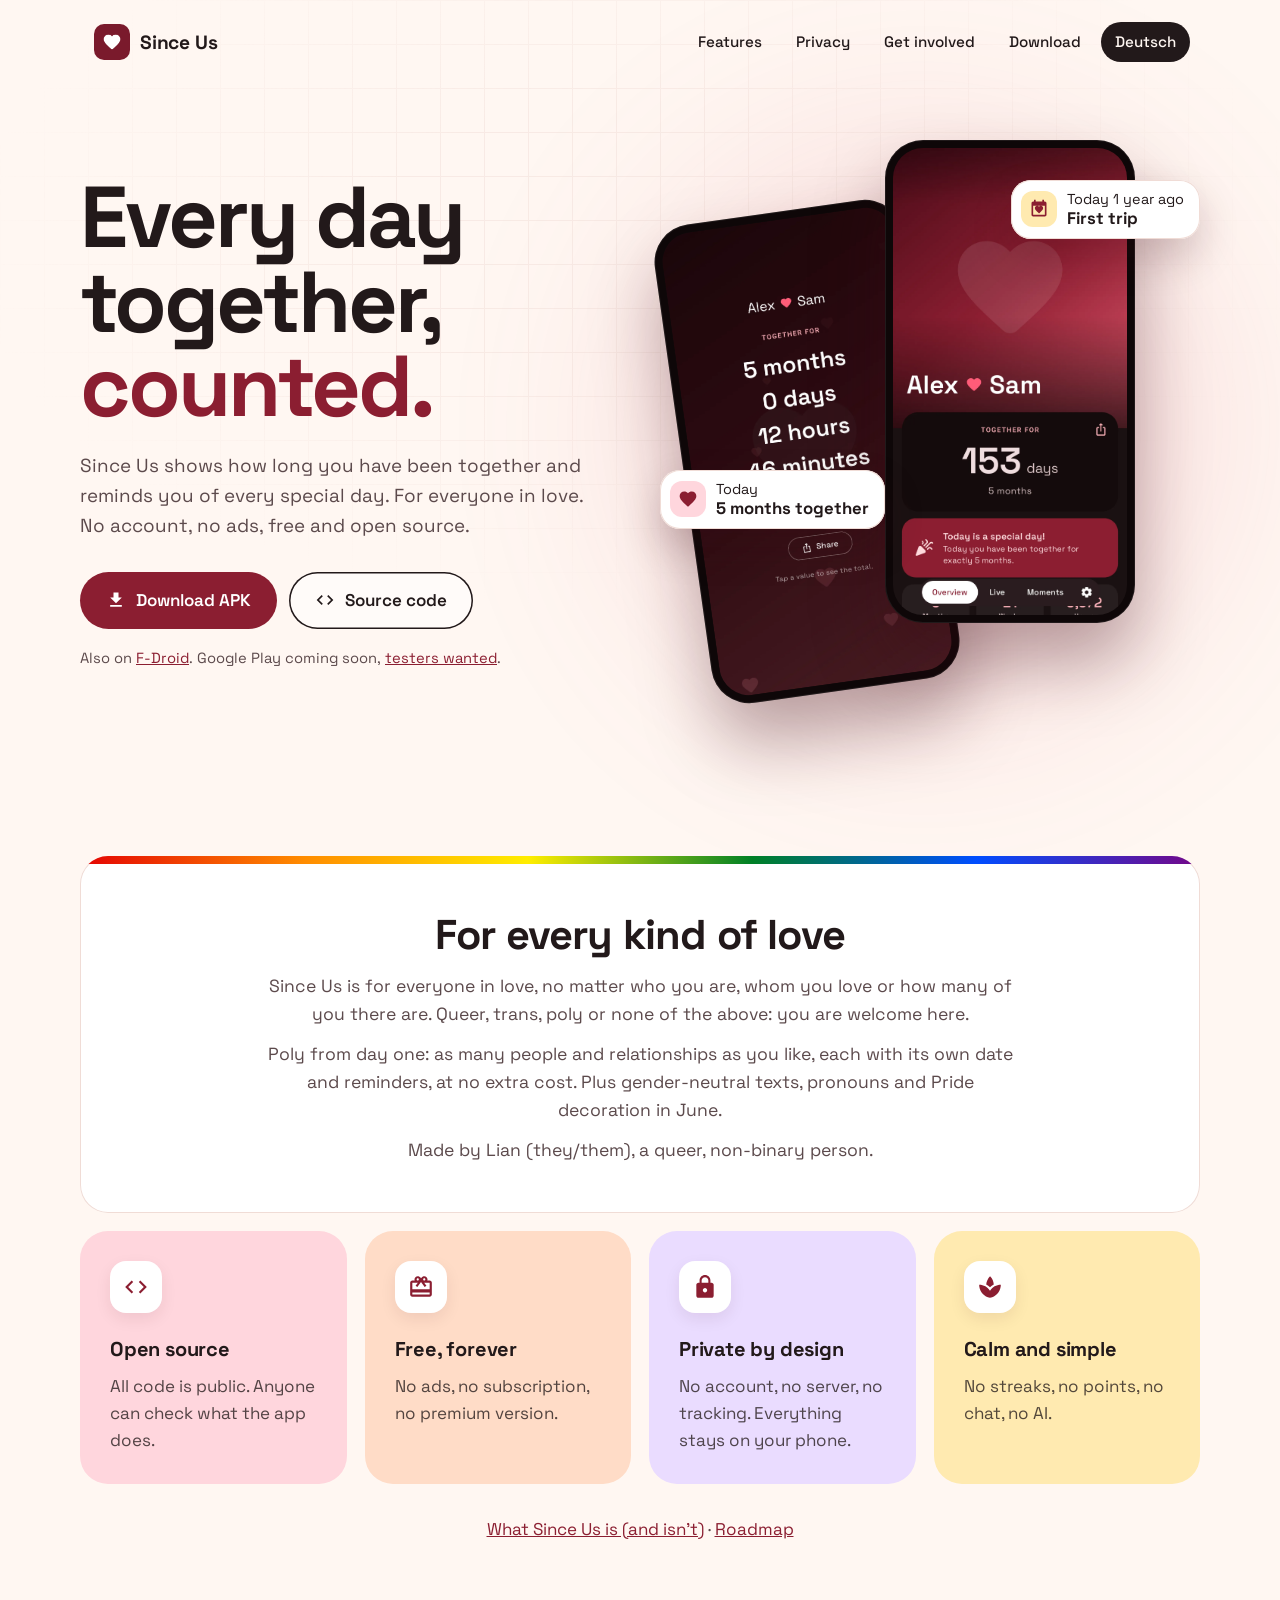
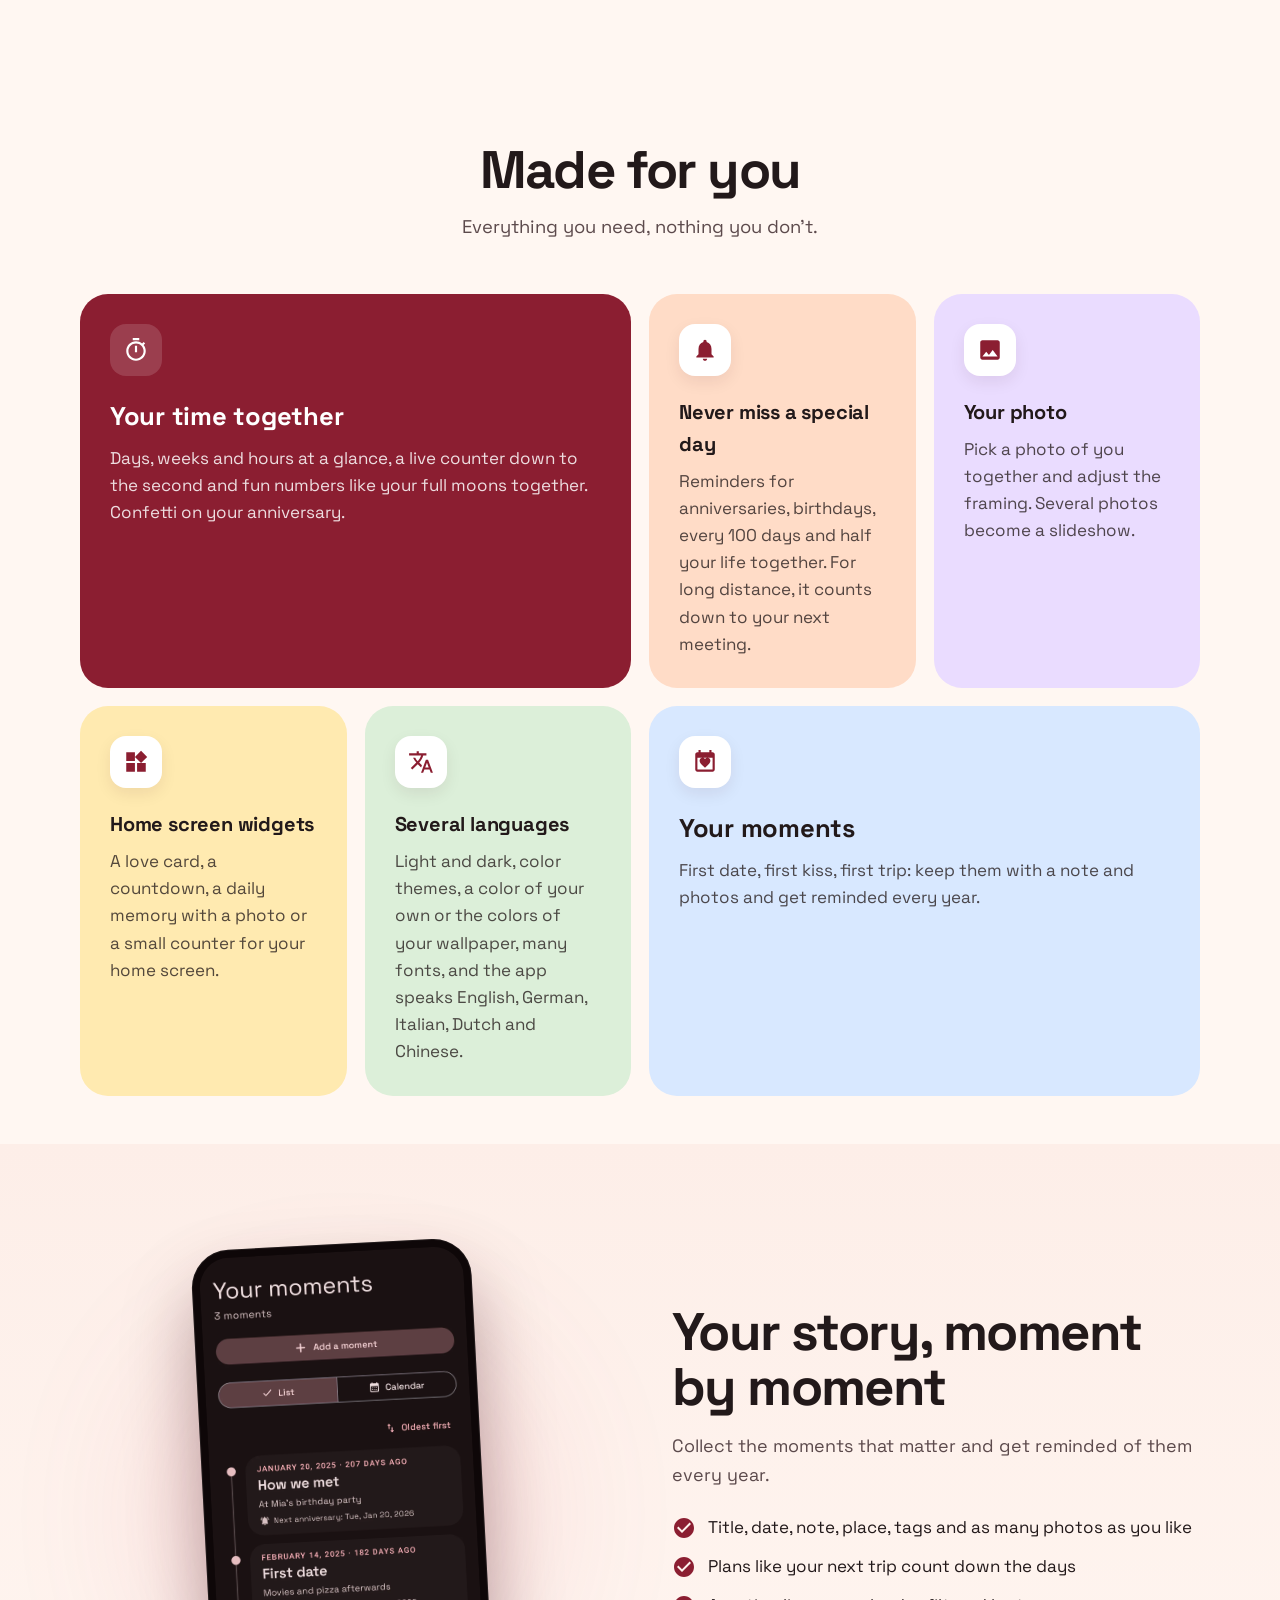
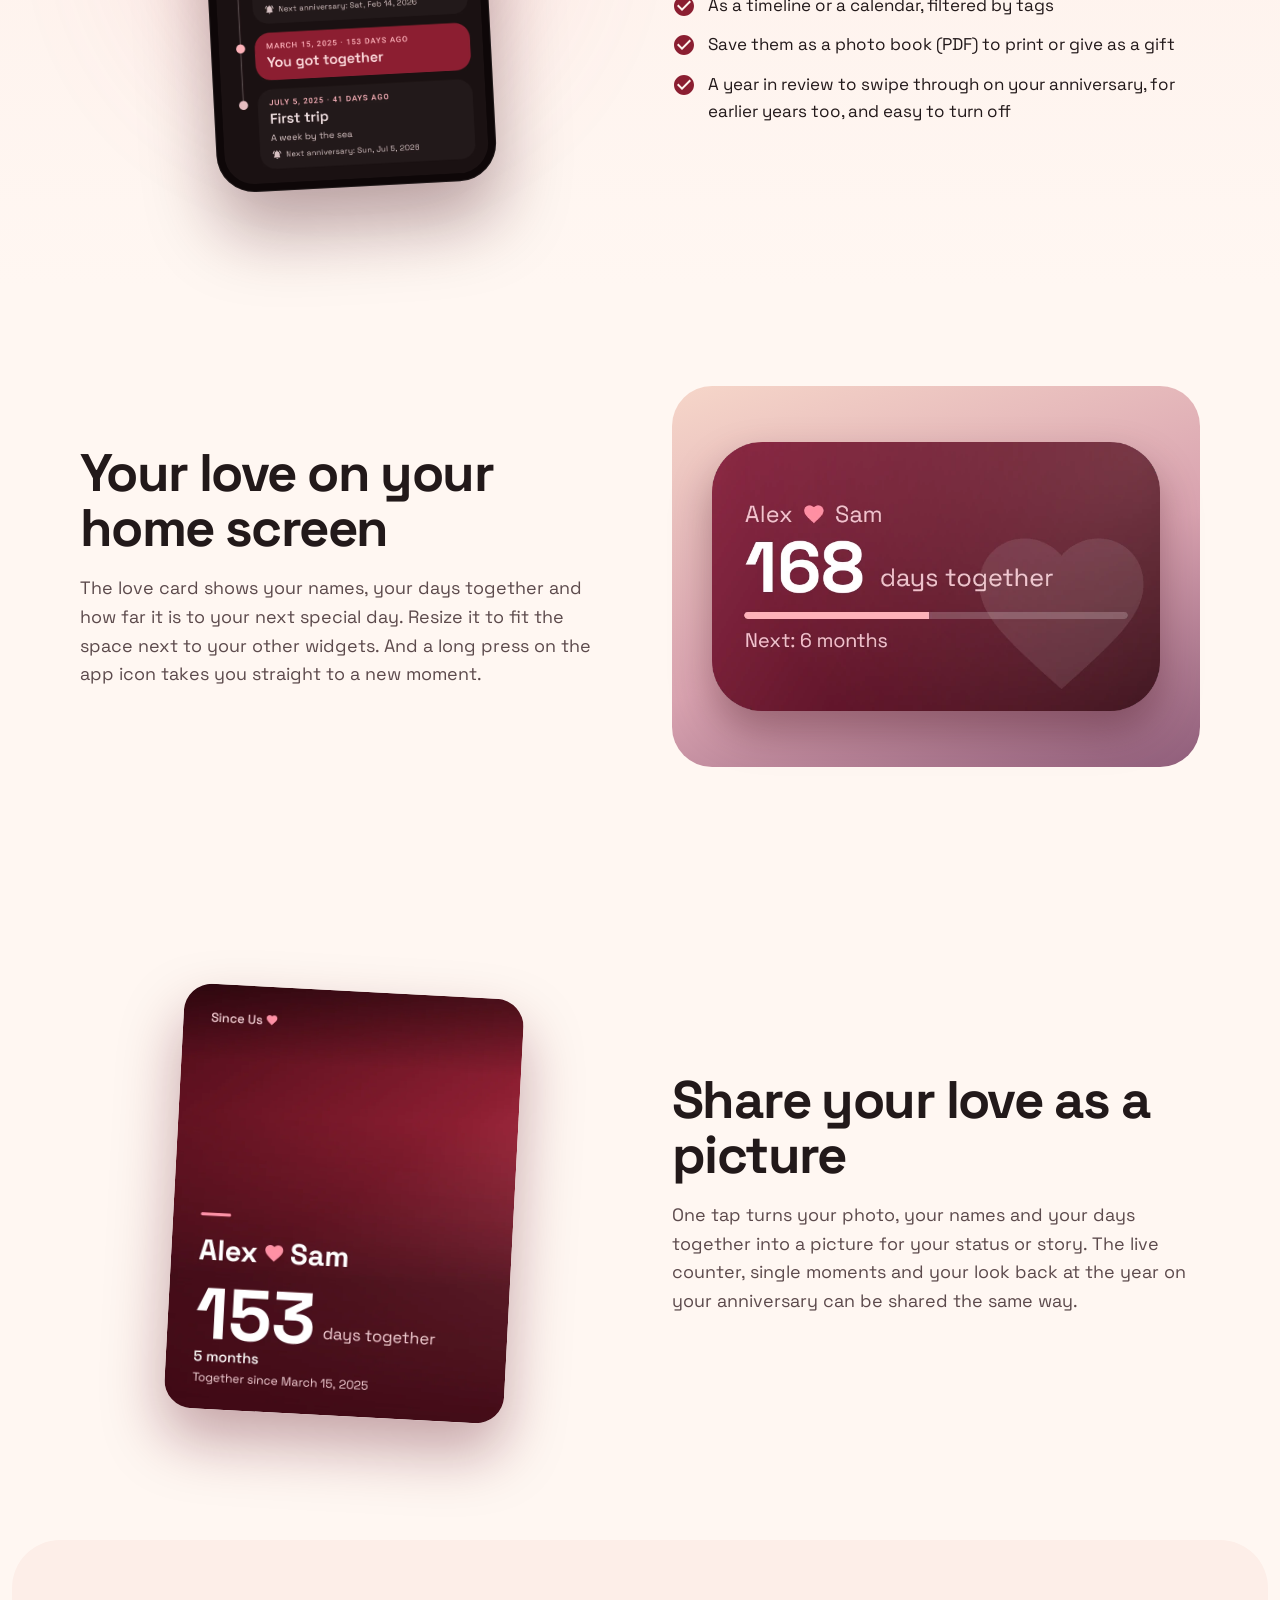
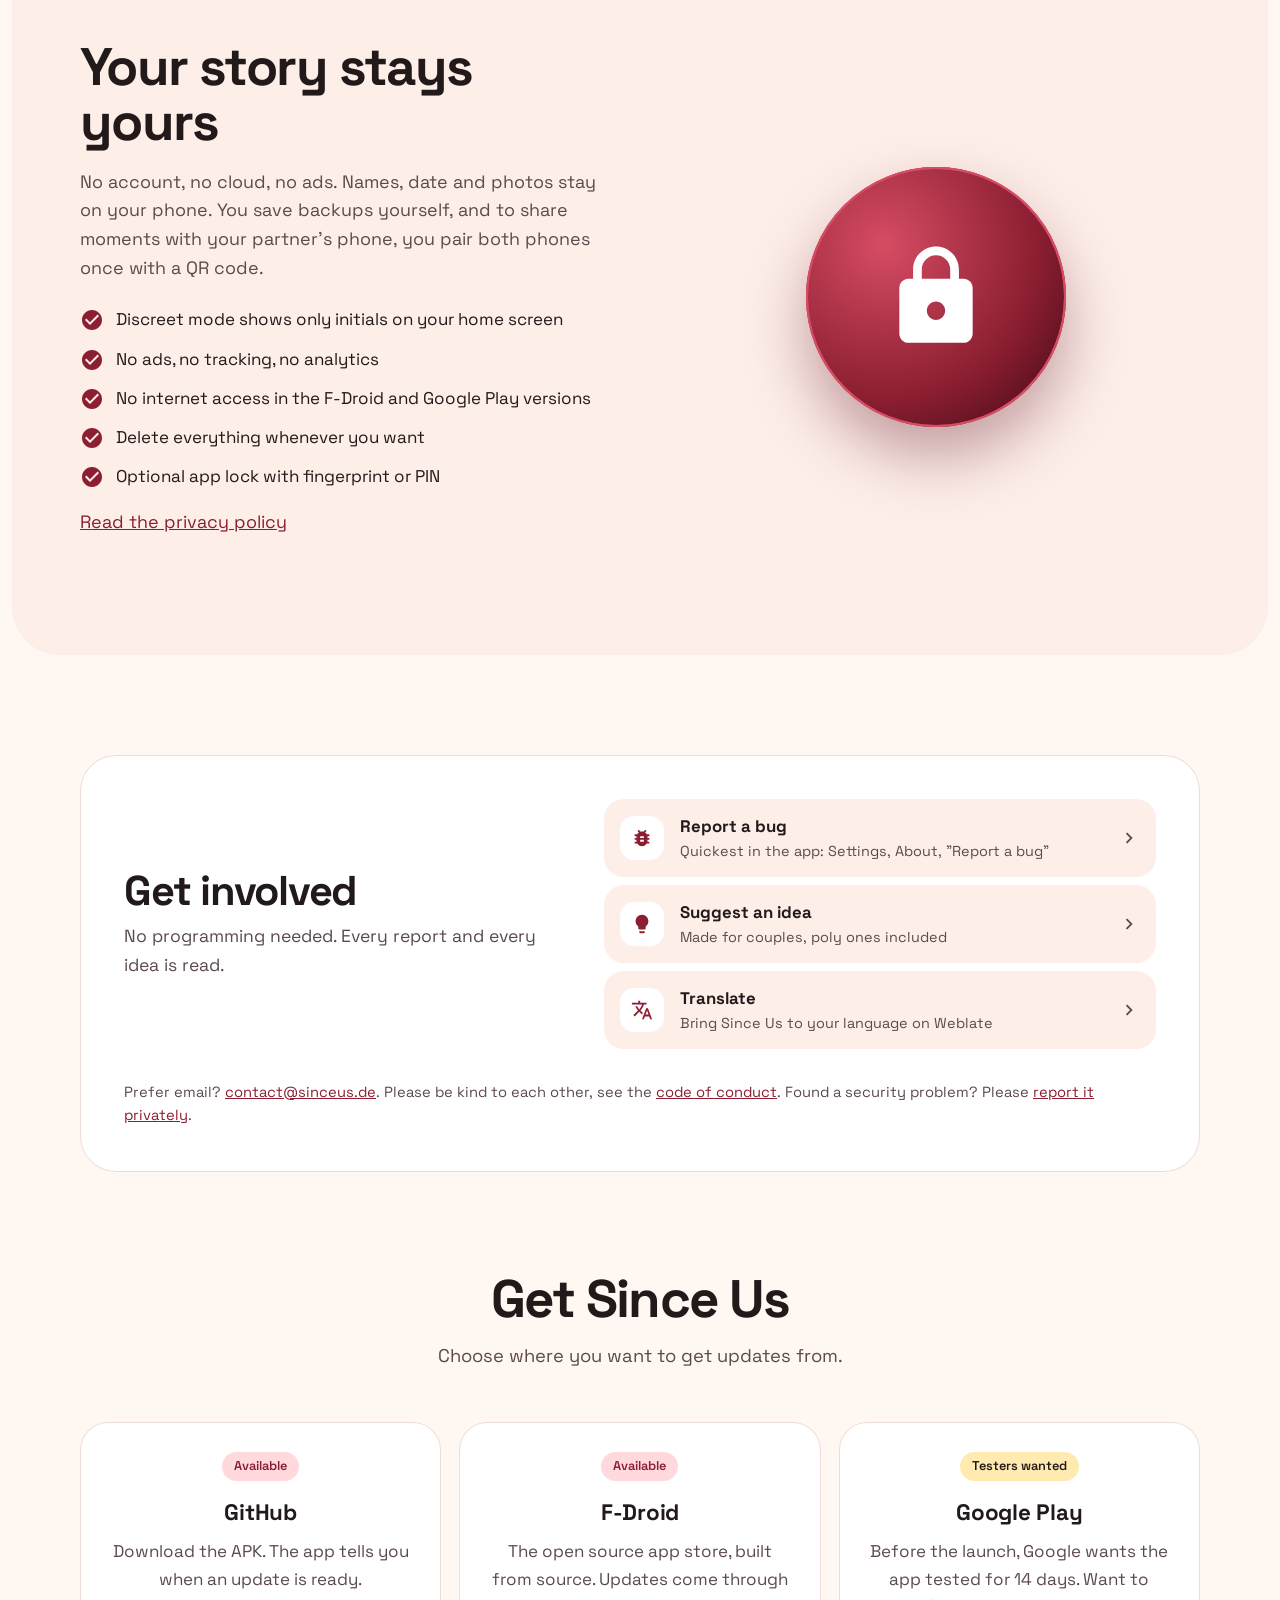
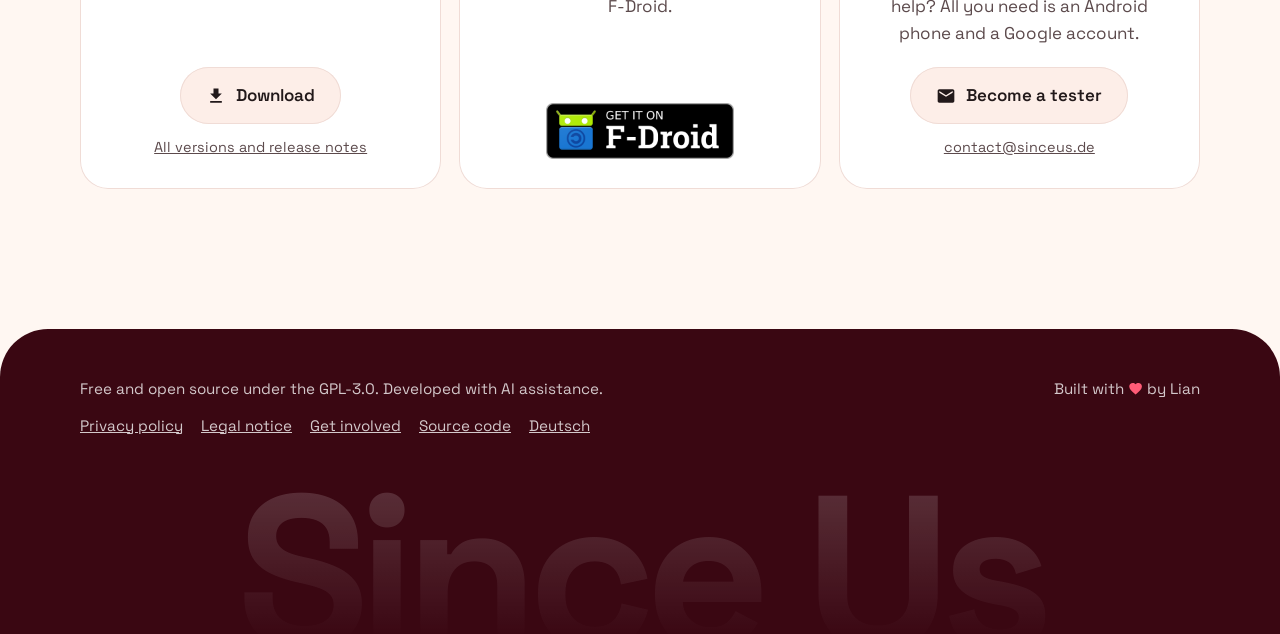
==== commit 97ebb3c9: "main zusammengeführt" ====
--- a/docs/index.html
+++ b/docs/index.html
@@ -113,7 +113,7 @@
   <div class="wrap split">
     <div>
       <h2>Your story stays yours</h2>
-      <p>No account, no cloud, no ads. Names, date and photos stay on your phone. You save backups yourself, and to share moments with your partner's phone, you pair both phones once with a QR code. If you like, your devices sync automatically through a folder of your own that another app of your choice keeps in sync.</p>
+      <p>No account, no cloud, no ads. Names, date and photos stay on your phone. You save backups yourself, and to share moments with your partner's phone, you pair both phones once with a QR code.</p>
       <ul class="checks"><li><svg viewBox="0 0 24 24" aria-hidden="true"><path d="M12 2C6.48 2 2 6.48 2 12s4.48 10 10 10 10-4.48 10-10S17.52 2 12 2zm-2 15l-5-5 1.41-1.41L10 14.17l7.59-7.59L19 8l-9 9z"/></svg><span>Discreet mode shows only initials on your home screen</span></li><li><svg viewBox="0 0 24 24" aria-hidden="true"><path d="M12 2C6.48 2 2 6.48 2 12s4.48 10 10 10 10-4.48 10-10S17.52 2 12 2zm-2 15l-5-5 1.41-1.41L10 14.17l7.59-7.59L19 8l-9 9z"/></svg><span>No ads, no tracking, no analytics</span></li><li><svg viewBox="0 0 24 24" aria-hidden="true"><path d="M12 2C6.48 2 2 6.48 2 12s4.48 10 10 10 10-4.48 10-10S17.52 2 12 2zm-2 15l-5-5 1.41-1.41L10 14.17l7.59-7.59L19 8l-9 9z"/></svg><span>No internet access in the F-Droid and Google Play versions</span></li><li><svg viewBox="0 0 24 24" aria-hidden="true"><path d="M12 2C6.48 2 2 6.48 2 12s4.48 10 10 10 10-4.48 10-10S17.52 2 12 2zm-2 15l-5-5 1.41-1.41L10 14.17l7.59-7.59L19 8l-9 9z"/></svg><span>Delete everything whenever you want</span></li><li><svg viewBox="0 0 24 24" aria-hidden="true"><path d="M12 2C6.48 2 2 6.48 2 12s4.48 10 10 10 10-4.48 10-10S17.52 2 12 2zm-2 15l-5-5 1.41-1.41L10 14.17l7.59-7.59L19 8l-9 9z"/></svg><span>Optional app lock with fingerprint or PIN</span></li></ul>
       <p><a href="privacy-en.html">Read the privacy policy</a></p>
     </div>
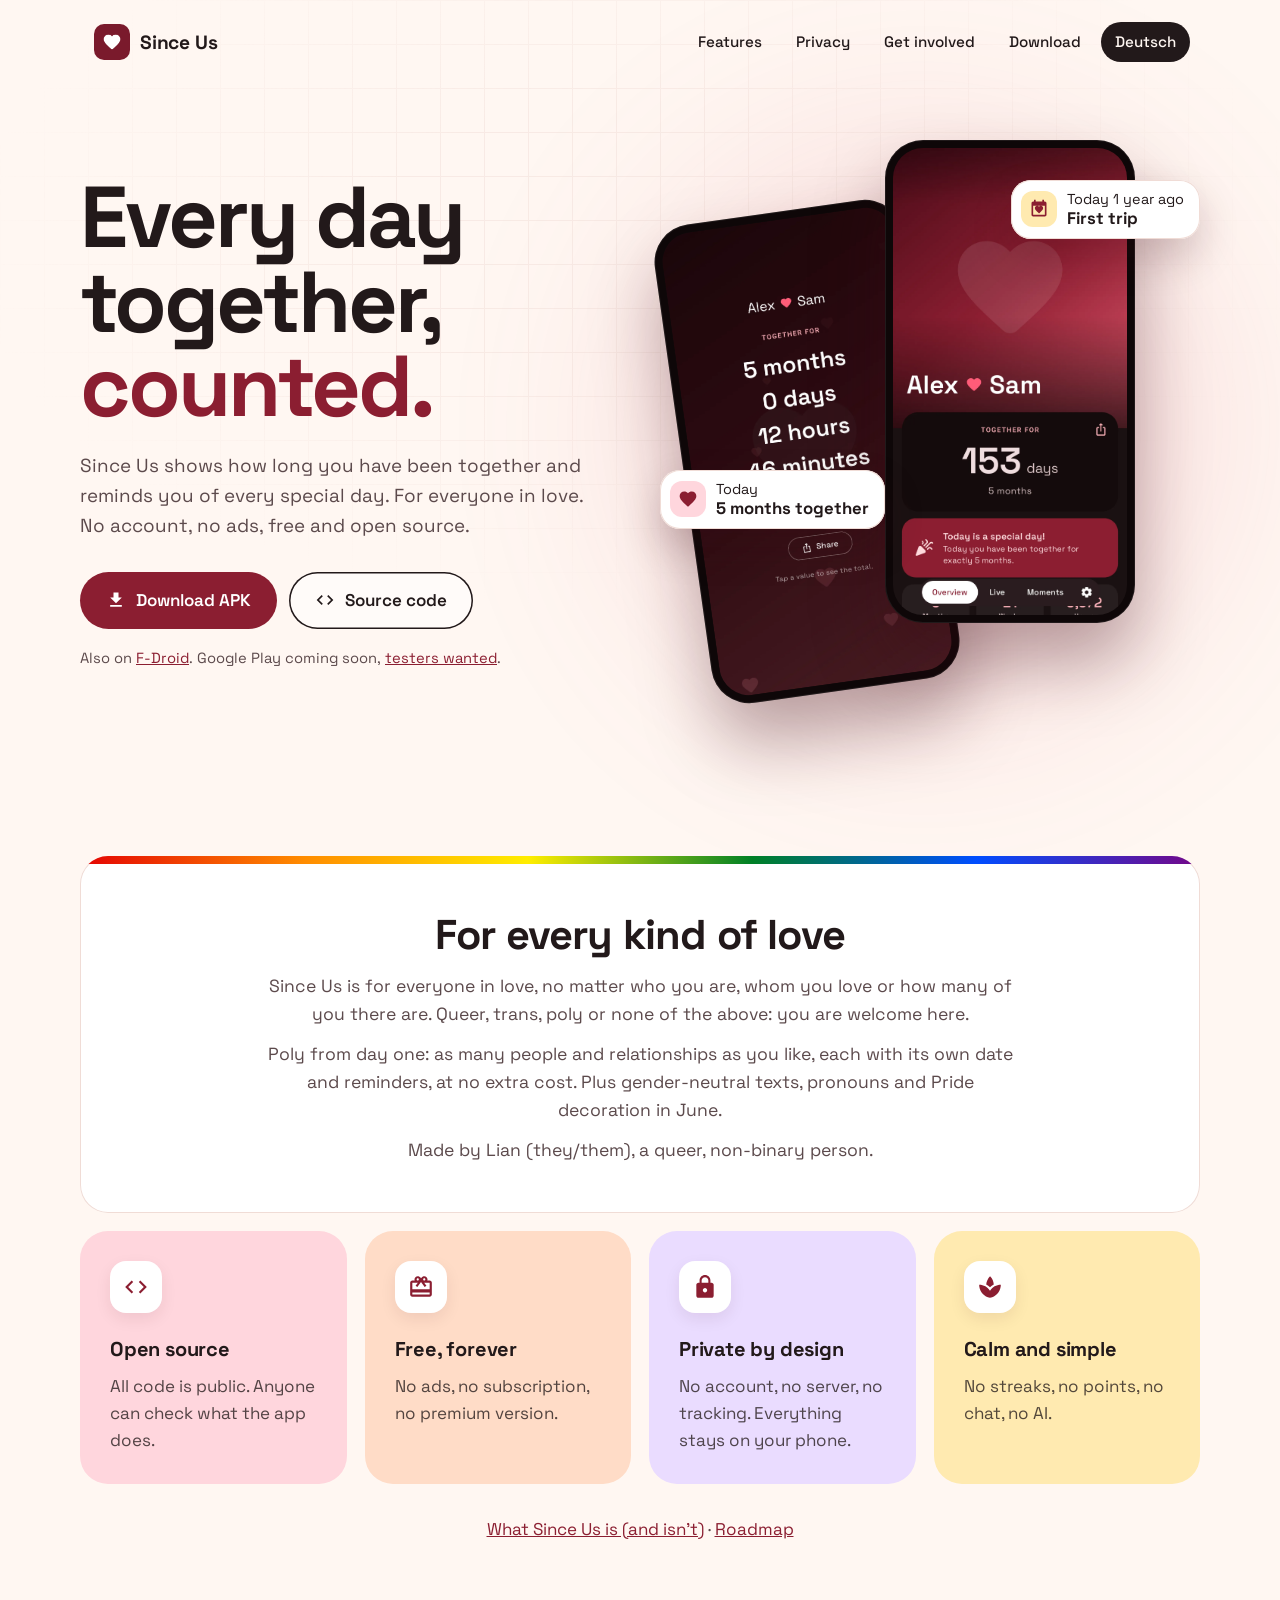
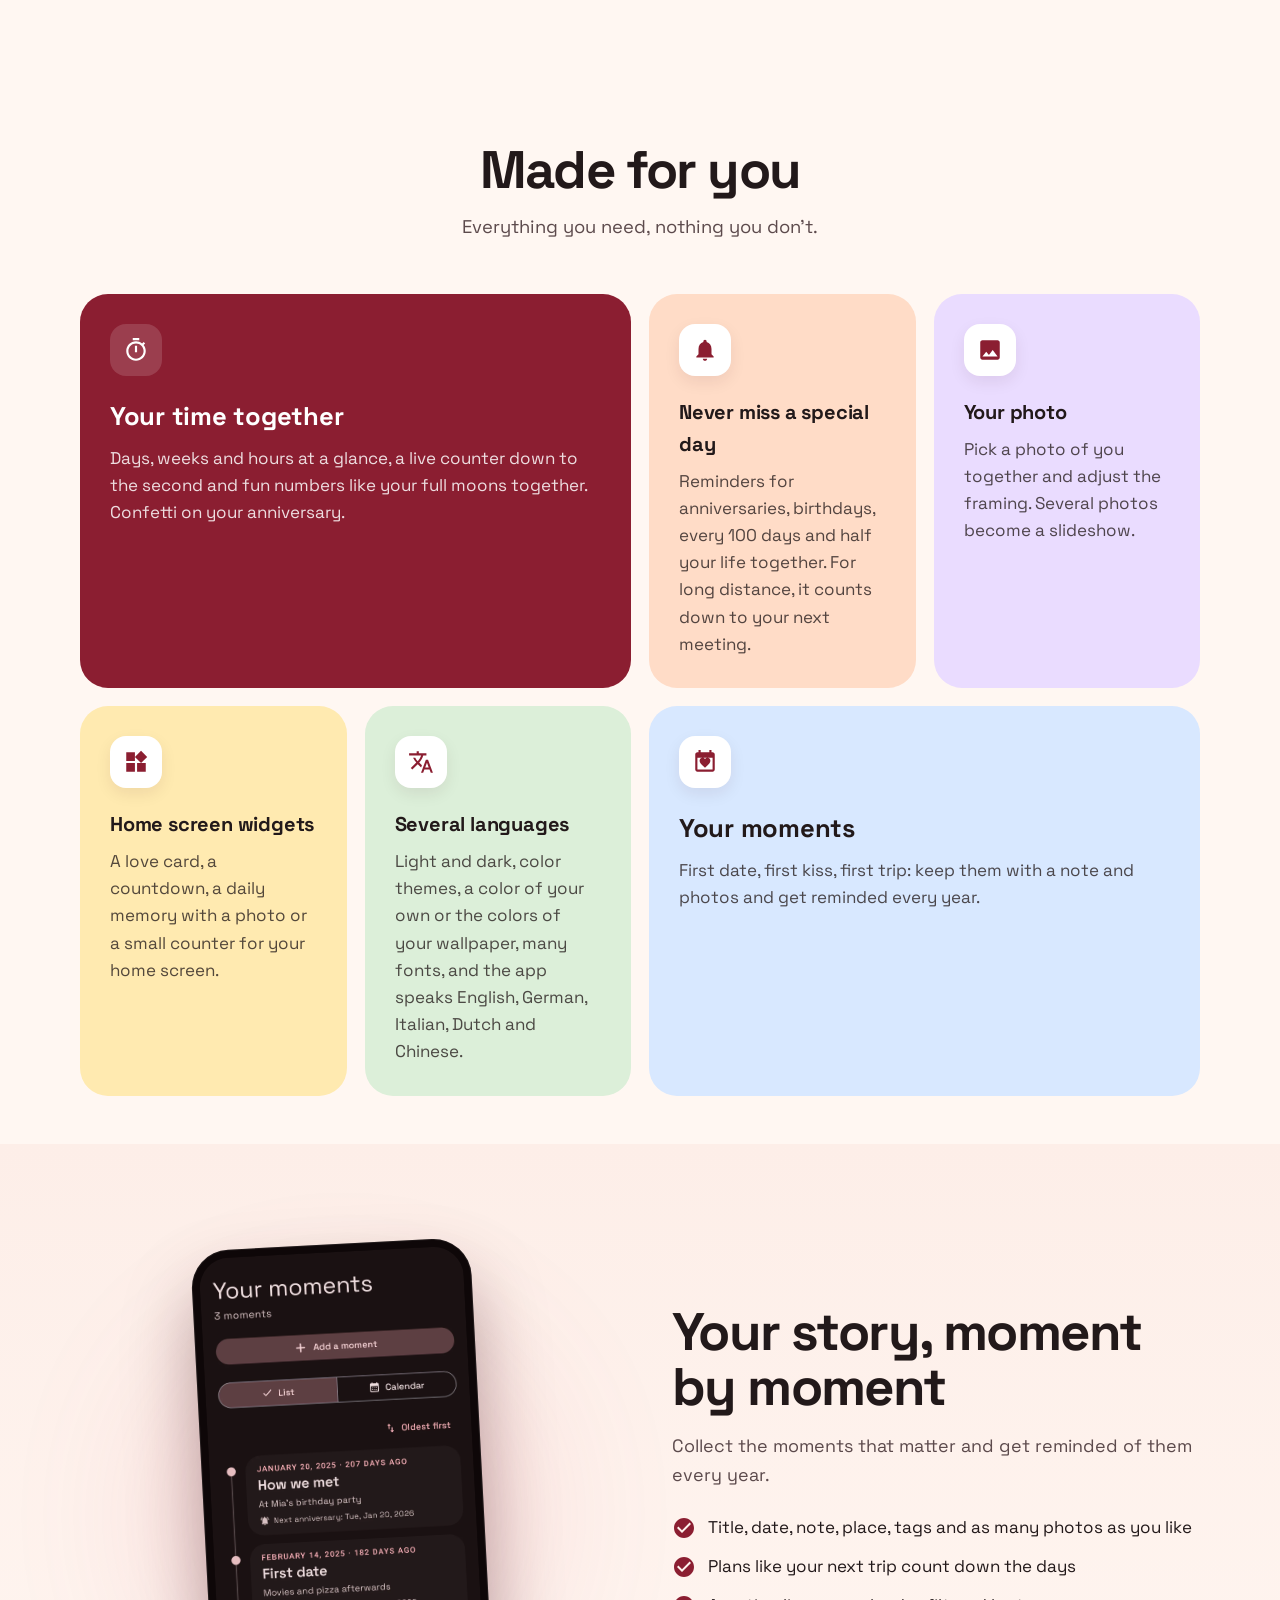
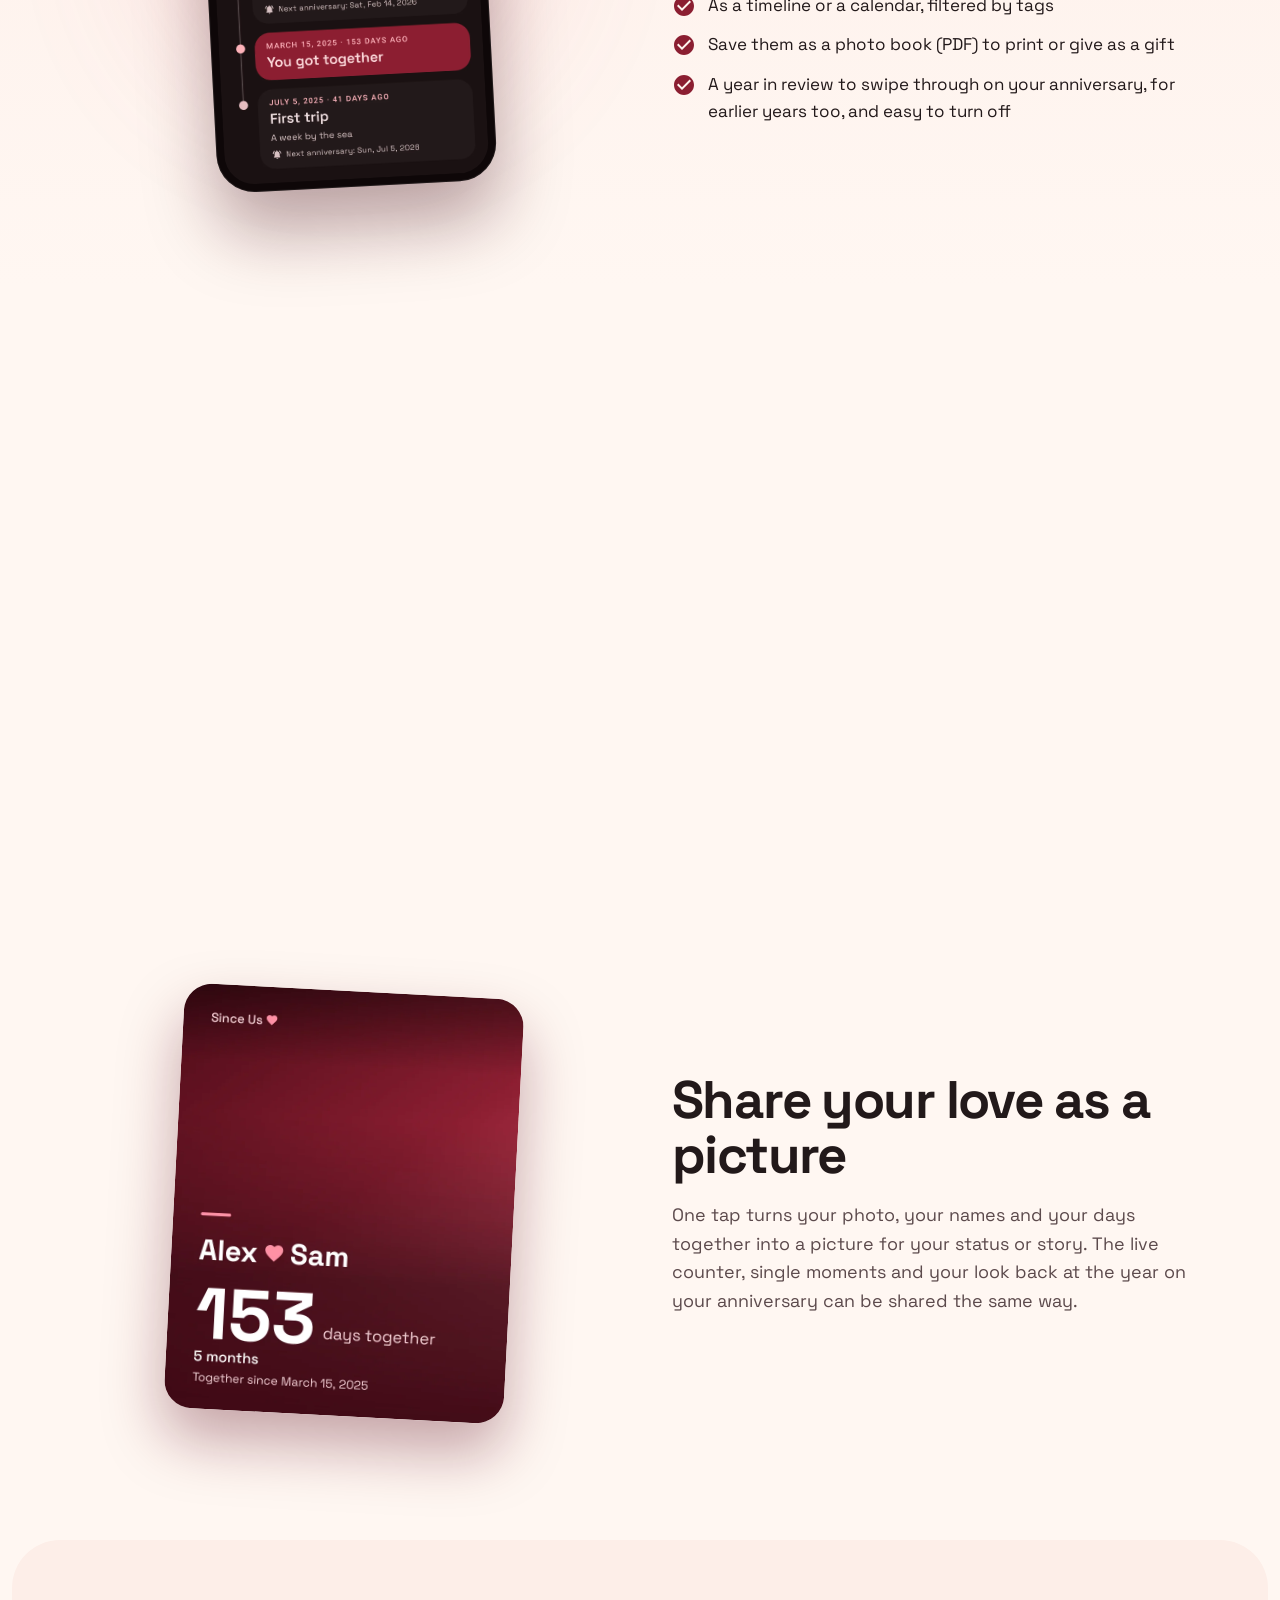
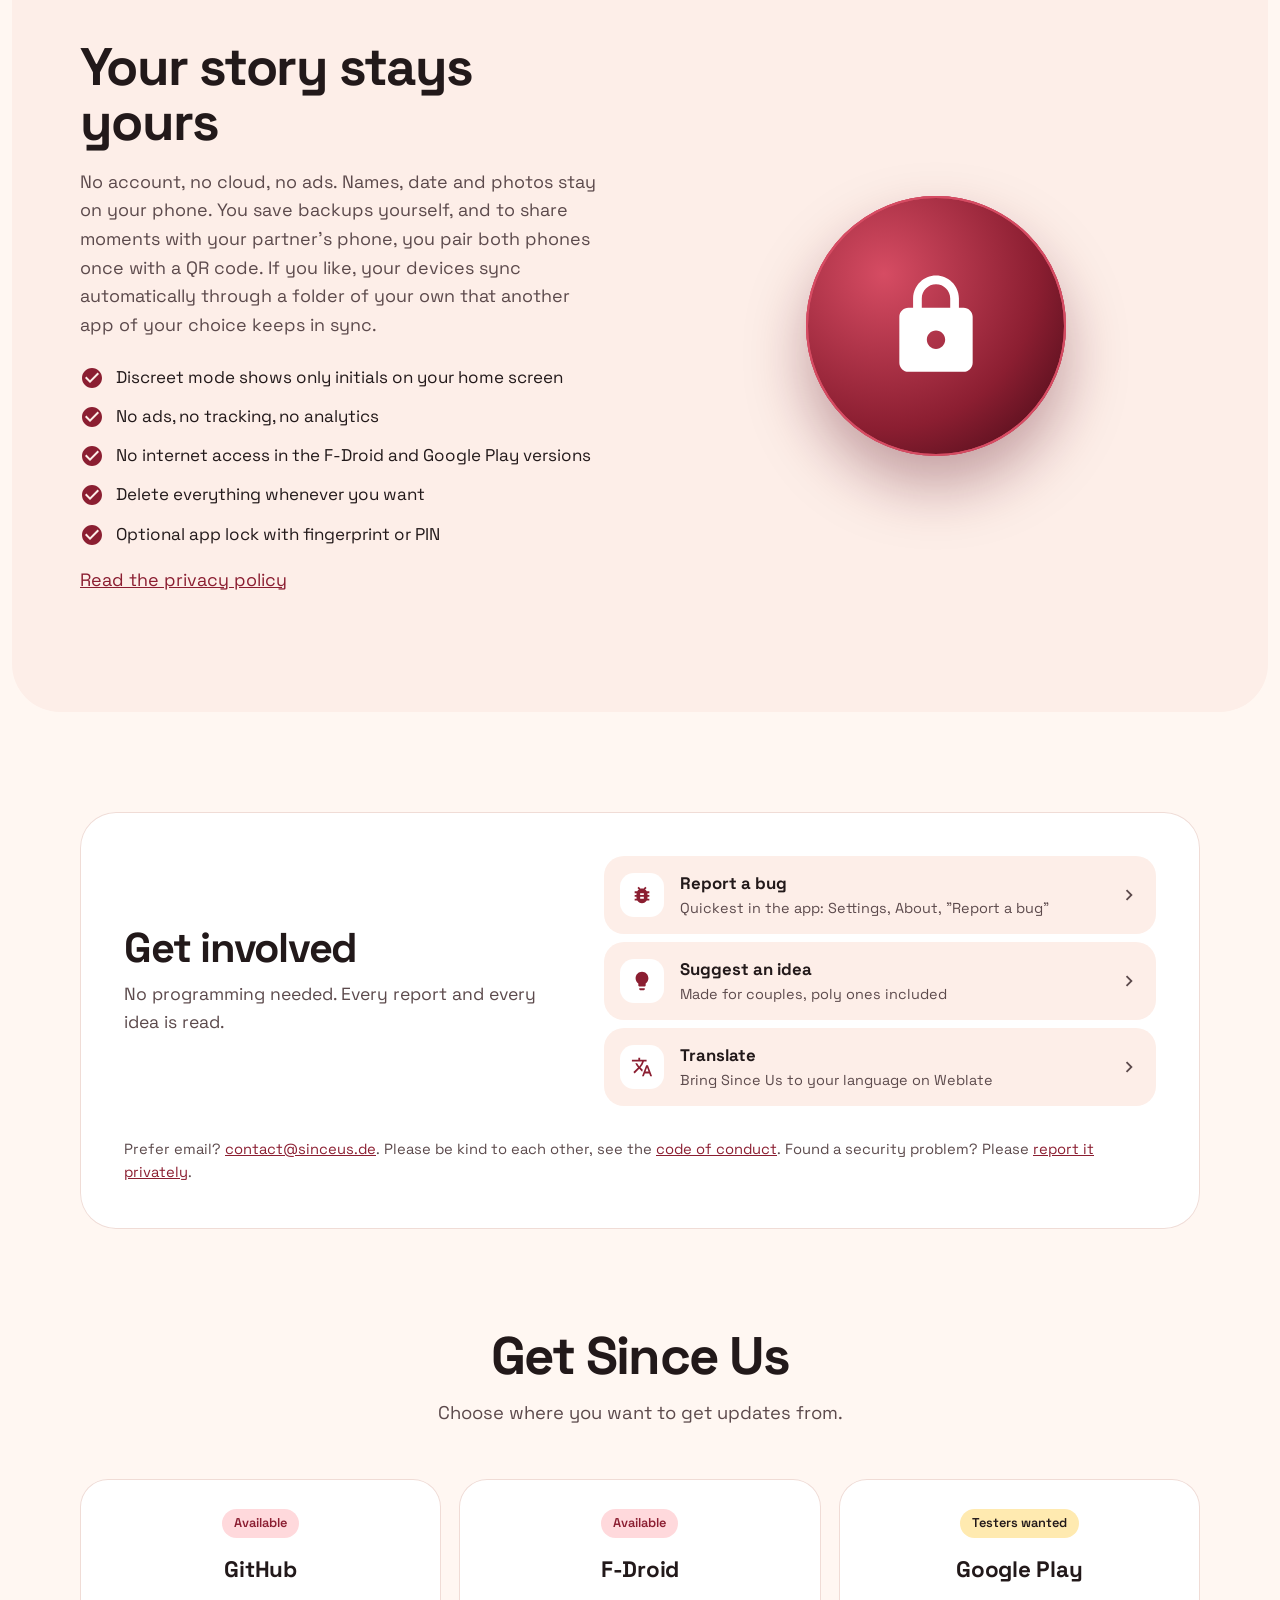
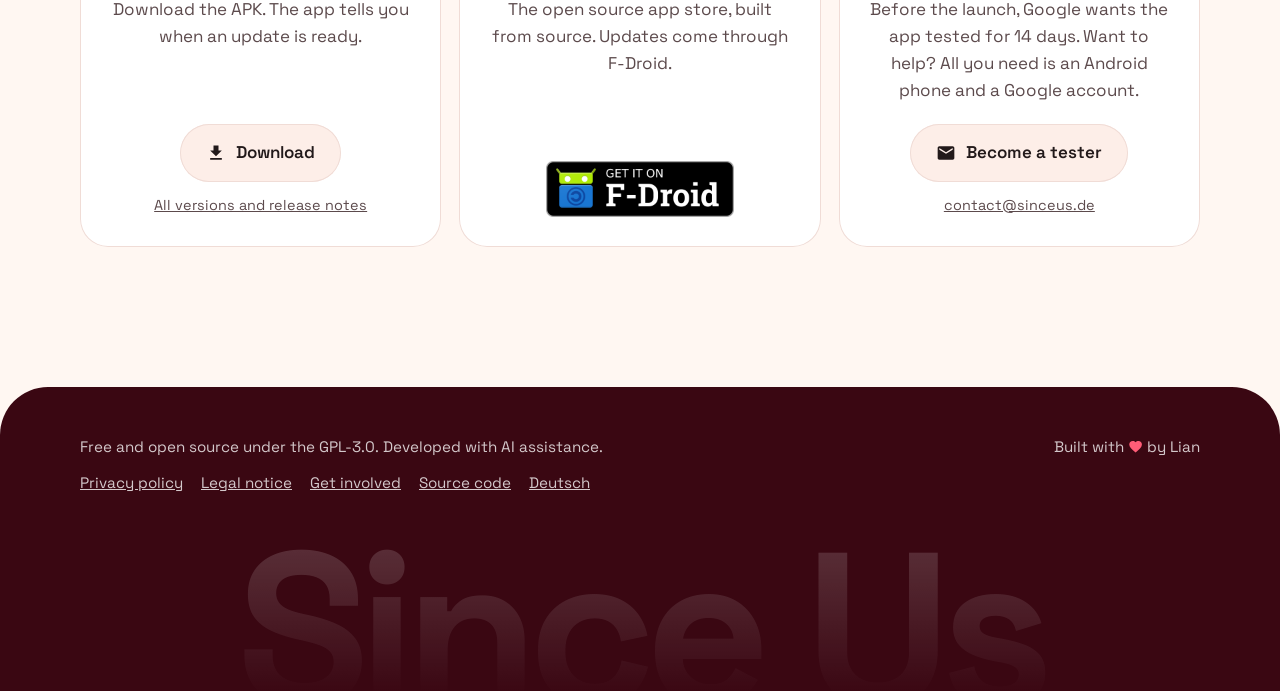
==== commit 4dd86b5e: "Merge pull request #61 from DerDieDasLian/ordner-abgleich Abgleich über einen Ordner, auch mit mehre" ====
--- a/docs/index.html
+++ b/docs/index.html
@@ -113,7 +113,7 @@
   <div class="wrap split">
     <div>
       <h2>Your story stays yours</h2>
-      <p>No account, no cloud, no ads. Names, date and photos stay on your phone. You save backups yourself, and to share moments with your partner's phone, you pair both phones once with a QR code.</p>
+      <p>No account, no cloud, no ads. Names, date and photos stay on your phone. You save backups yourself, and to share moments with your partner's phone, you pair both phones once with a QR code. If you like, your devices sync automatically through a folder of your own that another app of your choice keeps in sync.</p>
       <ul class="checks"><li><svg viewBox="0 0 24 24" aria-hidden="true"><path d="M12 2C6.48 2 2 6.48 2 12s4.48 10 10 10 10-4.48 10-10S17.52 2 12 2zm-2 15l-5-5 1.41-1.41L10 14.17l7.59-7.59L19 8l-9 9z"/></svg><span>Discreet mode shows only initials on your home screen</span></li><li><svg viewBox="0 0 24 24" aria-hidden="true"><path d="M12 2C6.48 2 2 6.48 2 12s4.48 10 10 10 10-4.48 10-10S17.52 2 12 2zm-2 15l-5-5 1.41-1.41L10 14.17l7.59-7.59L19 8l-9 9z"/></svg><span>No ads, no tracking, no analytics</span></li><li><svg viewBox="0 0 24 24" aria-hidden="true"><path d="M12 2C6.48 2 2 6.48 2 12s4.48 10 10 10 10-4.48 10-10S17.52 2 12 2zm-2 15l-5-5 1.41-1.41L10 14.17l7.59-7.59L19 8l-9 9z"/></svg><span>No internet access in the F-Droid and Google Play versions</span></li><li><svg viewBox="0 0 24 24" aria-hidden="true"><path d="M12 2C6.48 2 2 6.48 2 12s4.48 10 10 10 10-4.48 10-10S17.52 2 12 2zm-2 15l-5-5 1.41-1.41L10 14.17l7.59-7.59L19 8l-9 9z"/></svg><span>Delete everything whenever you want</span></li><li><svg viewBox="0 0 24 24" aria-hidden="true"><path d="M12 2C6.48 2 2 6.48 2 12s4.48 10 10 10 10-4.48 10-10S17.52 2 12 2zm-2 15l-5-5 1.41-1.41L10 14.17l7.59-7.59L19 8l-9 9z"/></svg><span>Optional app lock with fingerprint or PIN</span></li></ul>
       <p><a href="privacy-en.html">Read the privacy policy</a></p>
     </div>
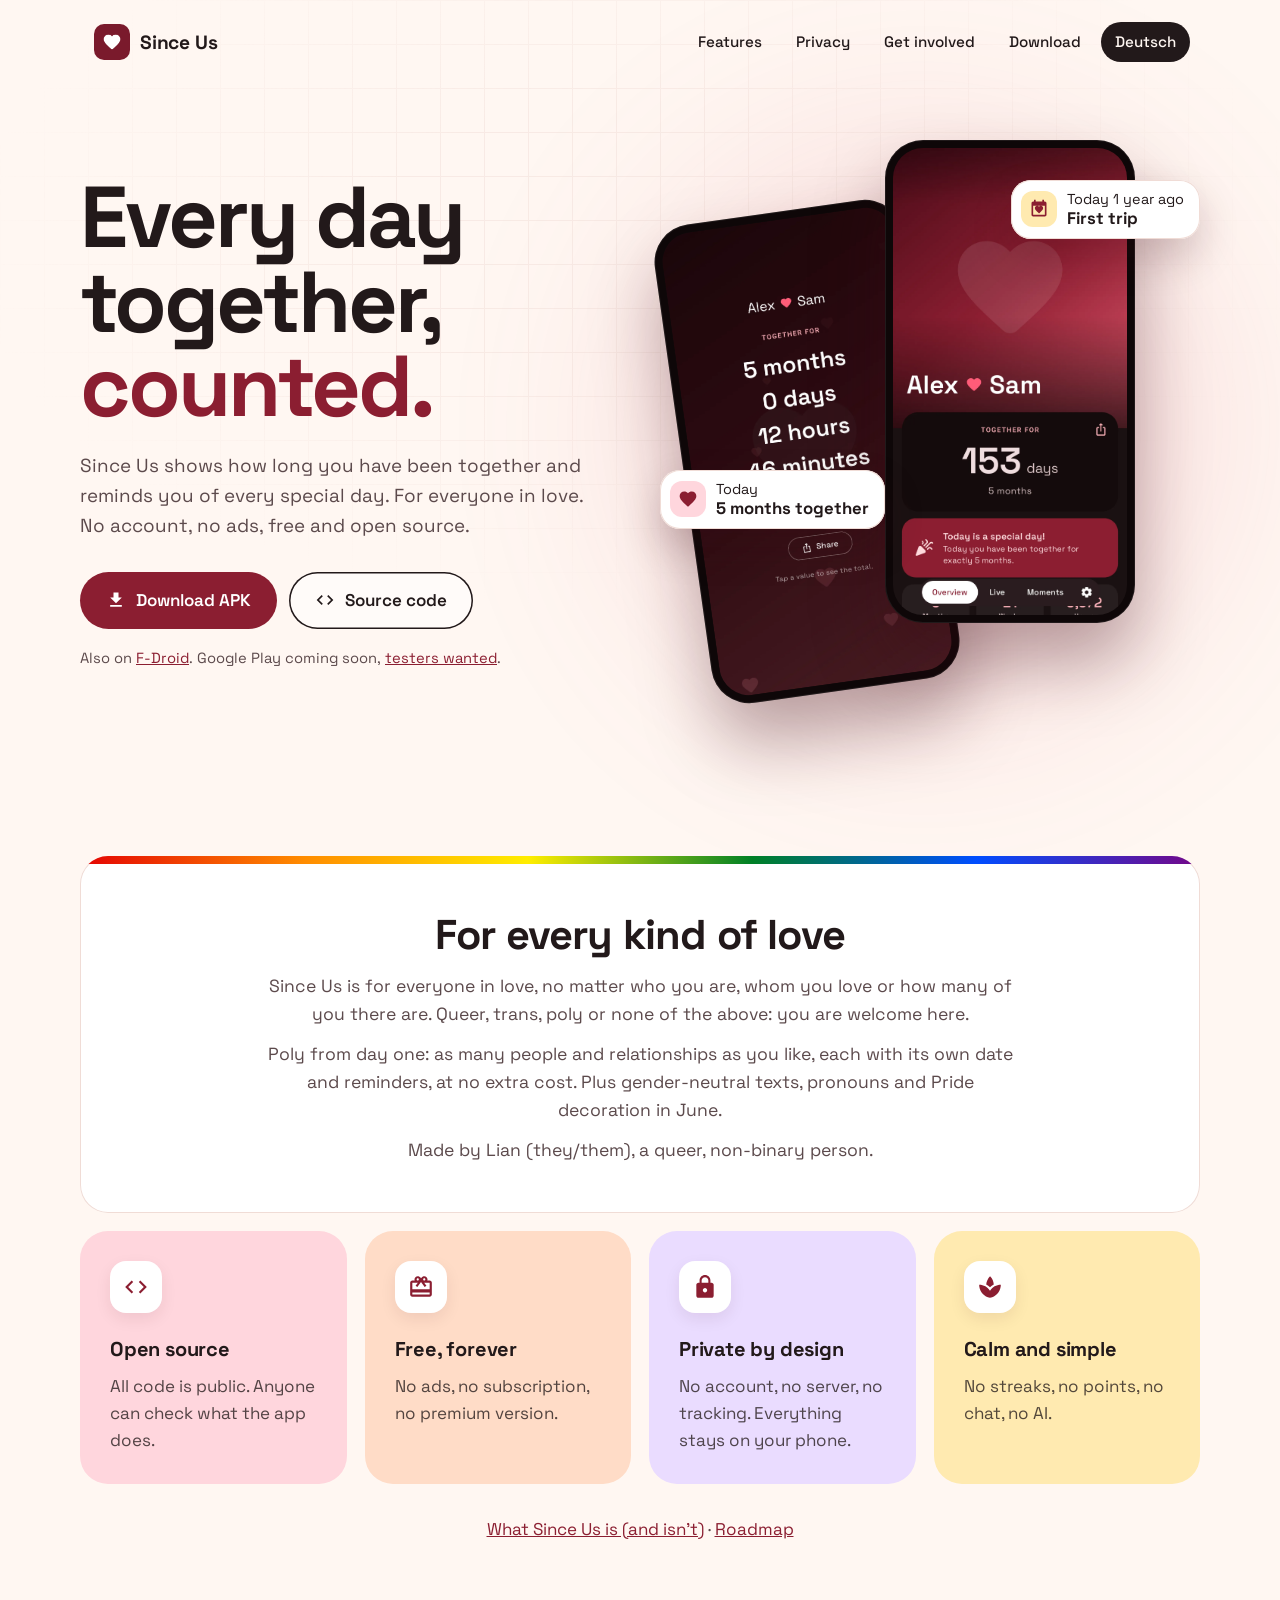
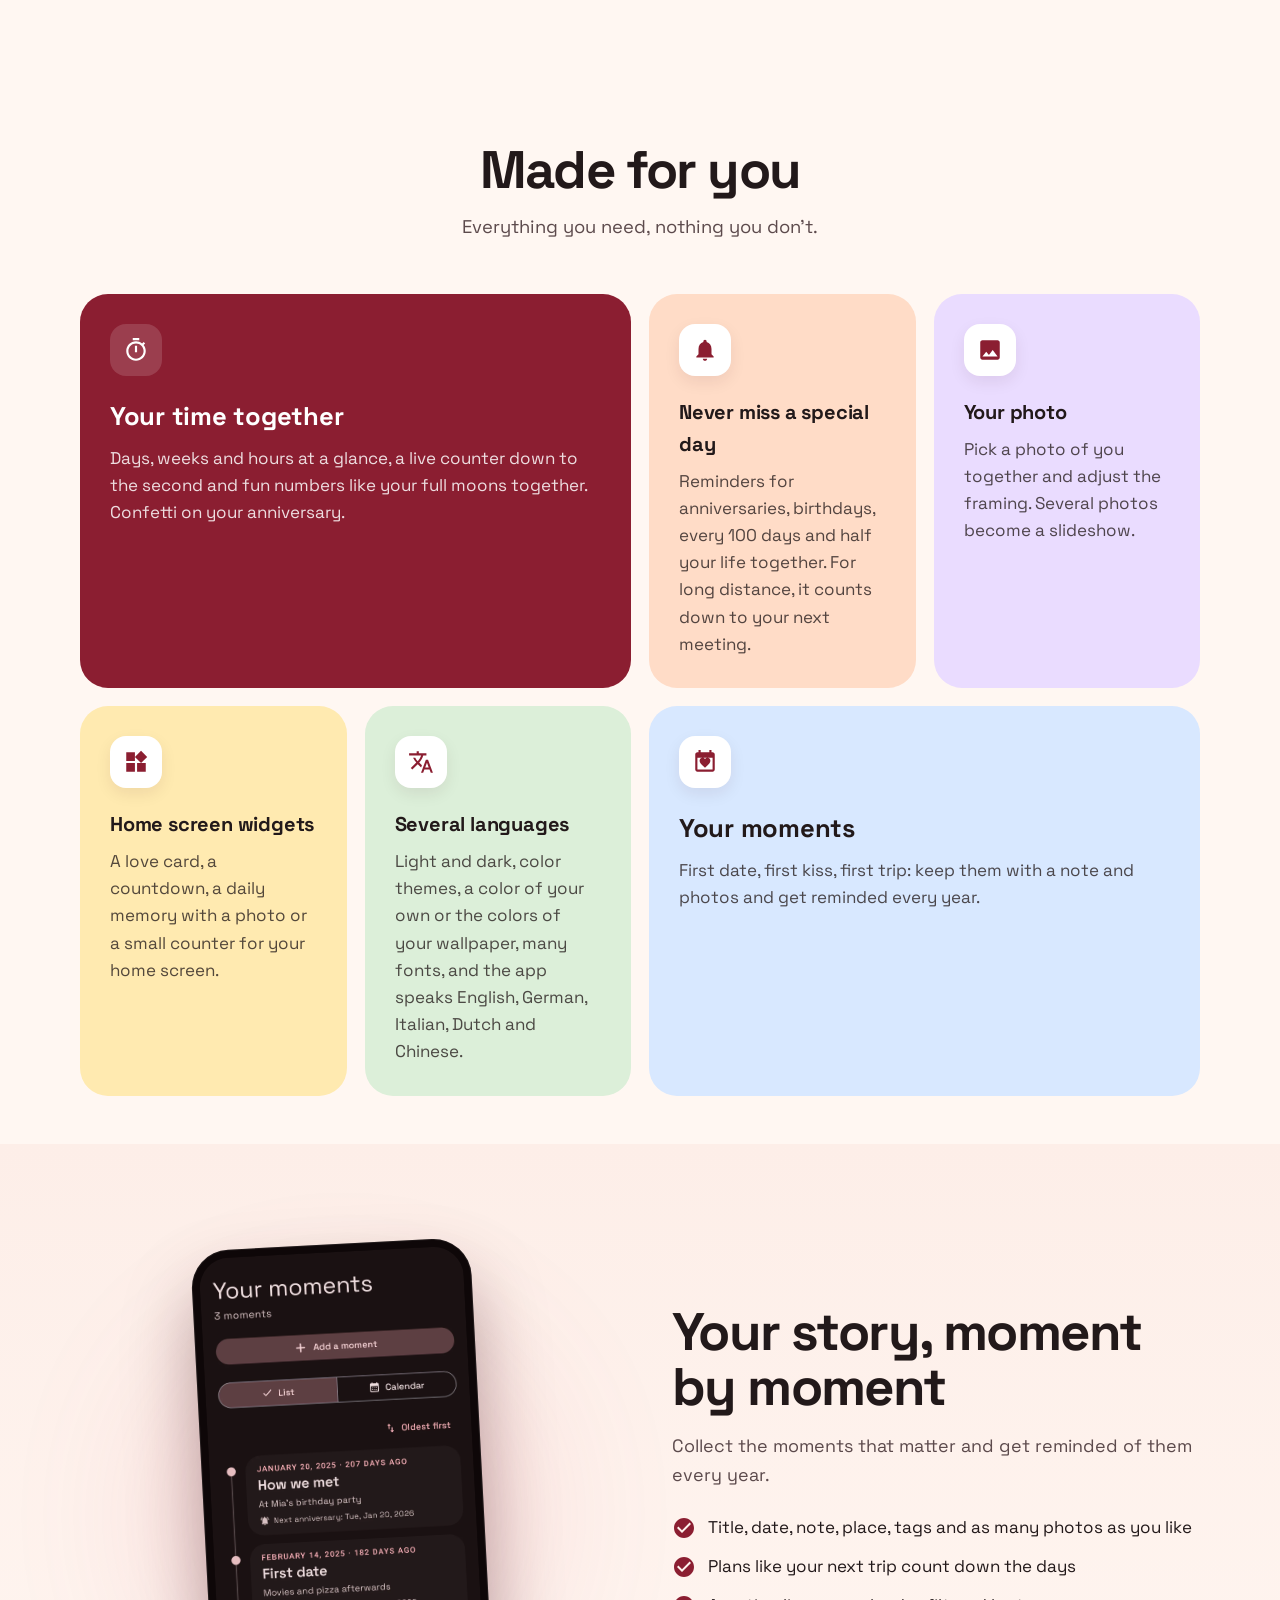
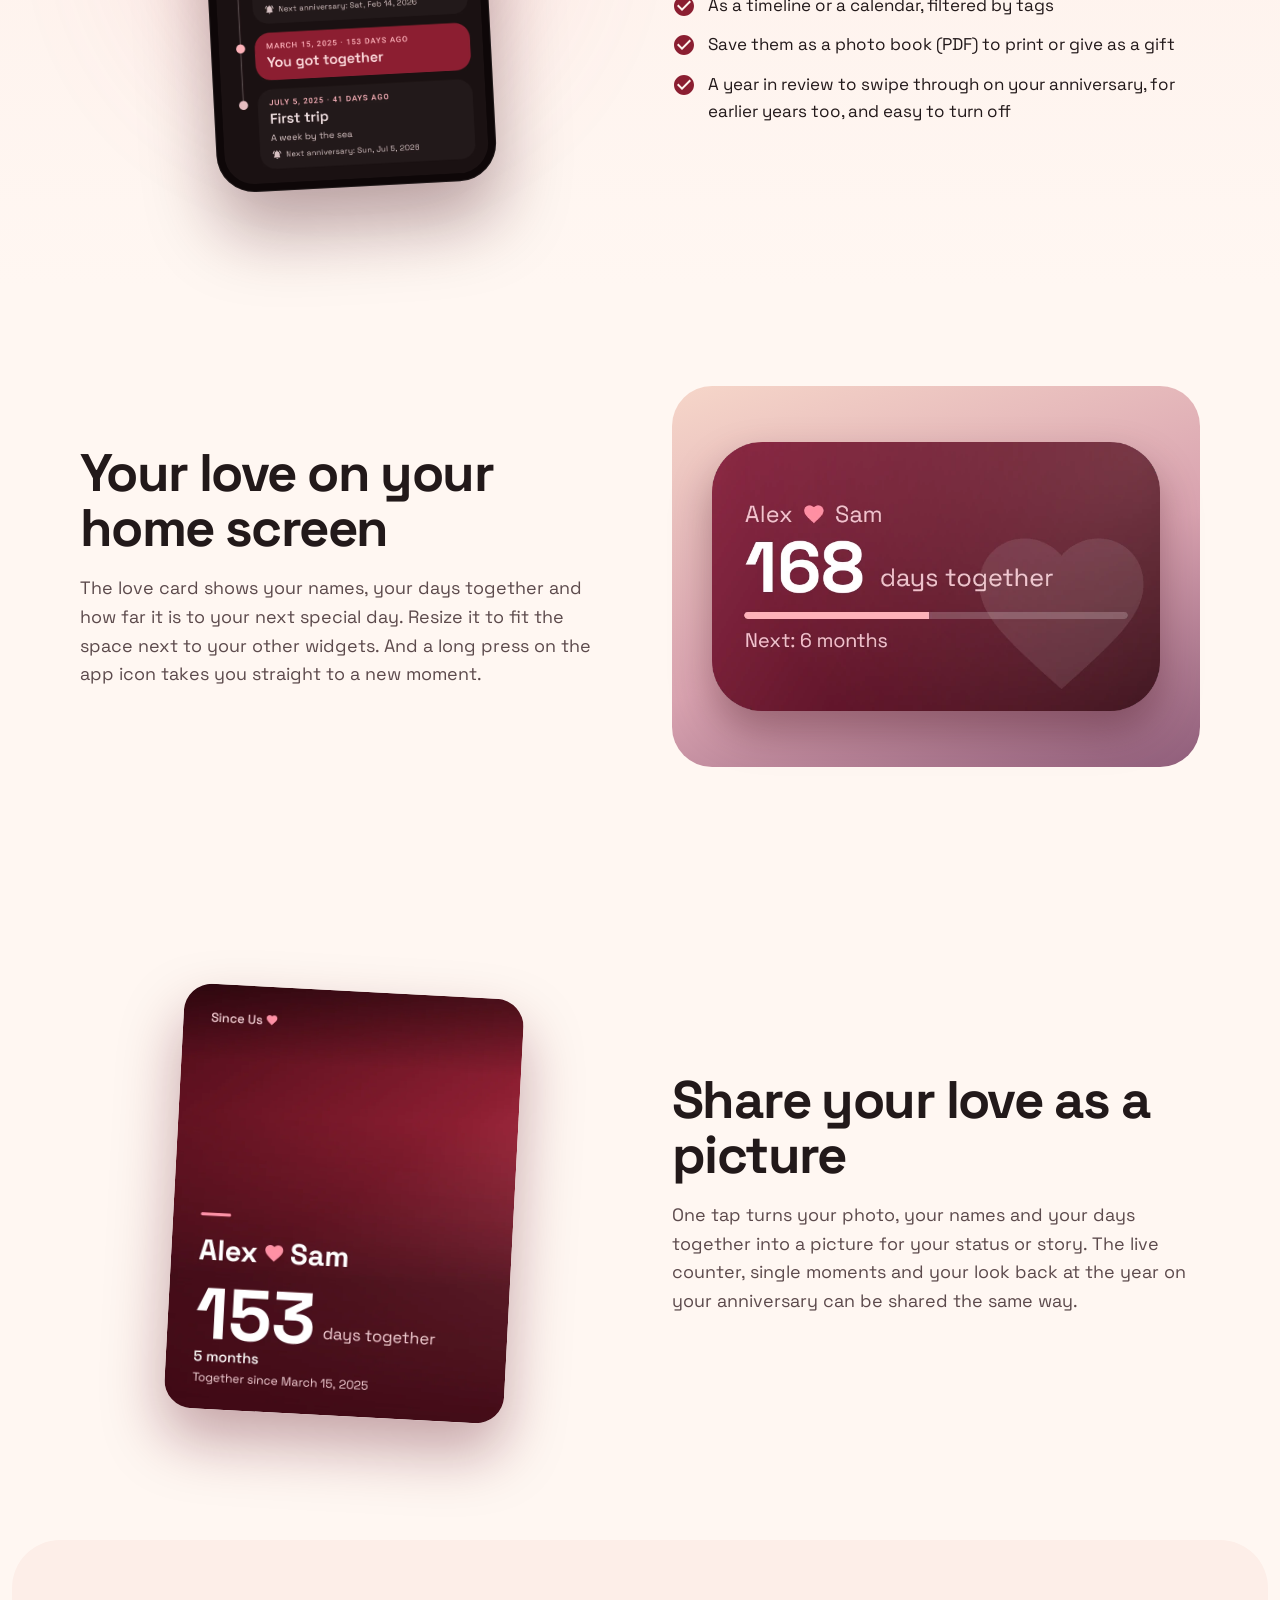
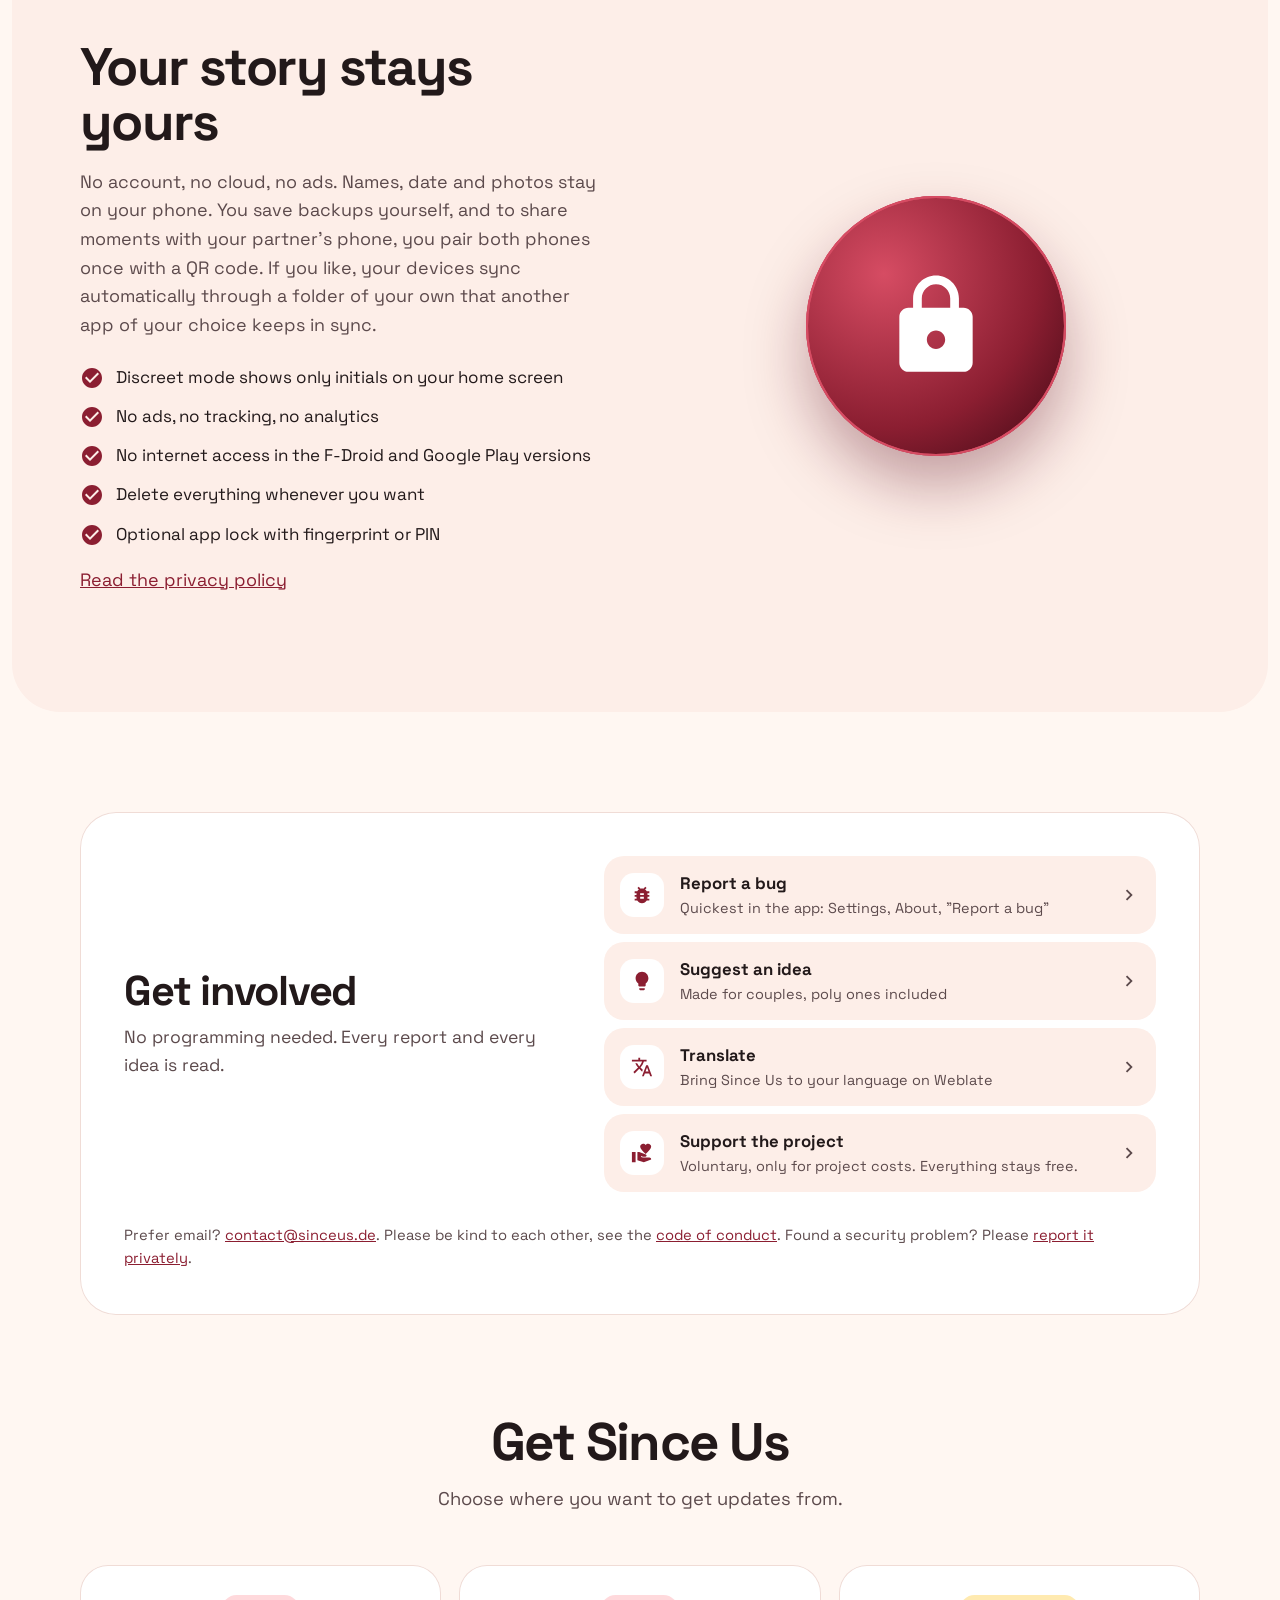
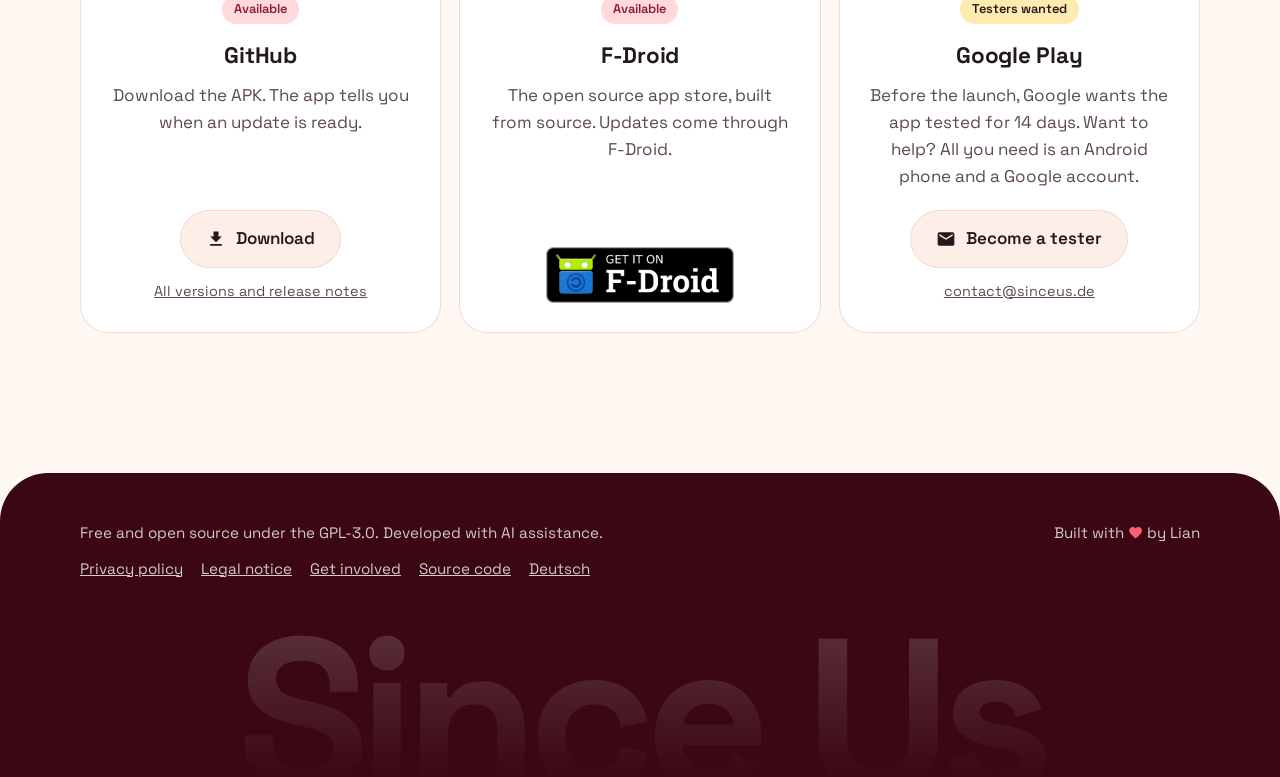
==== commit 41b39991: "main übernehmen Konflikte gelöst: SCOPE.md mit dem neuen Abgleich-Satz aus main und dem Open-Collect" ====
--- a/docs/index.html
+++ b/docs/index.html
@@ -125,7 +125,7 @@
   <div class="wrap">
     <div class="involve">
       <div class="involve-text"><h2>Get involved</h2><p>No programming needed. Every report and every idea is read.</p></div>
-      <ul class="involve-links"><li><a href="https://github.com/DerDieDasLian/sinceus/issues/new?template=bug_report.yml"><span class="icon"><svg viewBox="0 0 24 24" aria-hidden="true"><path d="M20 8h-2.81c-.45-.78-1.07-1.45-1.82-1.96L17 4.41 15.59 3l-2.17 2.17C12.96 5.06 12.49 5 12 5s-.96.06-1.41.17L8.41 3 7 4.41l1.62 1.63C7.88 6.55 7.26 7.22 6.81 8H4v2h2.09c-.05.33-.09.66-.09 1v1H4v2h2v1c0 .34.04.67.09 1H4v2h2.81c1.04 1.79 2.97 3 5.19 3s4.15-1.21 5.19-3H20v-2h-2.09c.05-.33.09-.66.09-1v-1h2v-2h-2v-1c0-.34-.04-.67-.09-1H20V8zm-6 8h-4v-2h4v2zm0-4h-4v-2h4v2z"/></svg></span><span class="txt"><b>Report a bug</b><small>Quickest in the app: Settings, About, "Report a bug"</small></span><svg class="arrow" viewBox="0 0 24 24" aria-hidden="true"><path d="M8.59 16.59L13.17 12 8.59 7.41 10 6l6 6-6 6-1.41-1.41z"/></svg></a></li><li><a href="https://github.com/DerDieDasLian/sinceus/issues/new?template=feature_request.yml"><span class="icon"><svg viewBox="0 0 24 24" aria-hidden="true"><path d="M9 21c0 .55.45 1 1 1h4c.55 0 1-.45 1-1v-1H9v1zm3-19C8.14 2 5 5.14 5 9c0 2.38 1.19 4.47 3 5.74V17c0 .55.45 1 1 1h6c.55 0 1-.45 1-1v-2.26c1.81-1.27 3-3.36 3-5.74 0-3.86-3.14-7-7-7z"/></svg></span><span class="txt"><b>Suggest an idea</b><small>Made for couples, poly ones included</small></span><svg class="arrow" viewBox="0 0 24 24" aria-hidden="true"><path d="M8.59 16.59L13.17 12 8.59 7.41 10 6l6 6-6 6-1.41-1.41z"/></svg></a></li><li><a href="https://hosted.weblate.org/engage/since-us/"><span class="icon"><svg viewBox="0 0 24 24" aria-hidden="true"><path d="M12.87 15.07l-2.54-2.51.03-.03c1.74-1.94 2.98-4.17 3.71-6.53H17V4h-7V2H8v2H1v1.99h11.17C11.5 7.92 10.44 9.75 9 11.35 8.07 10.32 7.3 9.19 6.69 8h-2c.73 1.63 1.73 3.17 2.98 4.56l-5.09 5.02L4 19l5-5 3.11 3.11.76-2.04zM18.5 10h-2L12 22h2l1.12-3h4.75L21 22h2l-4.5-12zm-2.62 7l1.62-4.33L19.12 17h-3.24z"/></svg></span><span class="txt"><b>Translate</b><small>Bring Since Us to your language on Weblate</small></span><svg class="arrow" viewBox="0 0 24 24" aria-hidden="true"><path d="M8.59 16.59L13.17 12 8.59 7.41 10 6l6 6-6 6-1.41-1.41z"/></svg></a></li></ul>
+      <ul class="involve-links"><li><a href="https://github.com/DerDieDasLian/sinceus/issues/new?template=bug_report.yml"><span class="icon"><svg viewBox="0 0 24 24" aria-hidden="true"><path d="M20 8h-2.81c-.45-.78-1.07-1.45-1.82-1.96L17 4.41 15.59 3l-2.17 2.17C12.96 5.06 12.49 5 12 5s-.96.06-1.41.17L8.41 3 7 4.41l1.62 1.63C7.88 6.55 7.26 7.22 6.81 8H4v2h2.09c-.05.33-.09.66-.09 1v1H4v2h2v1c0 .34.04.67.09 1H4v2h2.81c1.04 1.79 2.97 3 5.19 3s4.15-1.21 5.19-3H20v-2h-2.09c.05-.33.09-.66.09-1v-1h2v-2h-2v-1c0-.34-.04-.67-.09-1H20V8zm-6 8h-4v-2h4v2zm0-4h-4v-2h4v2z"/></svg></span><span class="txt"><b>Report a bug</b><small>Quickest in the app: Settings, About, "Report a bug"</small></span><svg class="arrow" viewBox="0 0 24 24" aria-hidden="true"><path d="M8.59 16.59L13.17 12 8.59 7.41 10 6l6 6-6 6-1.41-1.41z"/></svg></a></li><li><a href="https://github.com/DerDieDasLian/sinceus/issues/new?template=feature_request.yml"><span class="icon"><svg viewBox="0 0 24 24" aria-hidden="true"><path d="M9 21c0 .55.45 1 1 1h4c.55 0 1-.45 1-1v-1H9v1zm3-19C8.14 2 5 5.14 5 9c0 2.38 1.19 4.47 3 5.74V17c0 .55.45 1 1 1h6c.55 0 1-.45 1-1v-2.26c1.81-1.27 3-3.36 3-5.74 0-3.86-3.14-7-7-7z"/></svg></span><span class="txt"><b>Suggest an idea</b><small>Made for couples, poly ones included</small></span><svg class="arrow" viewBox="0 0 24 24" aria-hidden="true"><path d="M8.59 16.59L13.17 12 8.59 7.41 10 6l6 6-6 6-1.41-1.41z"/></svg></a></li><li><a href="https://hosted.weblate.org/engage/since-us/"><span class="icon"><svg viewBox="0 0 24 24" aria-hidden="true"><path d="M12.87 15.07l-2.54-2.51.03-.03c1.74-1.94 2.98-4.17 3.71-6.53H17V4h-7V2H8v2H1v1.99h11.17C11.5 7.92 10.44 9.75 9 11.35 8.07 10.32 7.3 9.19 6.69 8h-2c.73 1.63 1.73 3.17 2.98 4.56l-5.09 5.02L4 19l5-5 3.11 3.11.76-2.04zM18.5 10h-2L12 22h2l1.12-3h4.75L21 22h2l-4.5-12zm-2.62 7l1.62-4.33L19.12 17h-3.24z"/></svg></span><span class="txt"><b>Translate</b><small>Bring Since Us to your language on Weblate</small></span><svg class="arrow" viewBox="0 0 24 24" aria-hidden="true"><path d="M8.59 16.59L13.17 12 8.59 7.41 10 6l6 6-6 6-1.41-1.41z"/></svg></a></li><li><a href="https://opencollective.com/sinceus"><span class="icon"><svg viewBox="0 0 24 24" aria-hidden="true"><path d="M1 11h4v11H1zm15-7.75C16.65 2.49 17.66 2 18.7 2 20.55 2 22 3.45 22 5.3c0 2.27-2.91 4.9-6 7.7-3.09-2.81-6-5.44-6-7.7C10 3.45 11.45 2 13.3 2c1.04 0 2.05.49 2.7 1.25zM20 17h-7l-2.09-.73.33-.94L13 16h2.82c.65 0 1.18-.53 1.18-1.18 0-.49-.31-.93-.77-1.11L8.97 11H7v9.02L14 22l8-3c-.01-1.1-.89-2-2-2z"/></svg></span><span class="txt"><b>Support the project</b><small>Voluntary, only for project costs. Everything stays free.</small></span><svg class="arrow" viewBox="0 0 24 24" aria-hidden="true"><path d="M8.59 16.59L13.17 12 8.59 7.41 10 6l6 6-6 6-1.41-1.41z"/></svg></a></li></ul>
       <p class="involve-note">Prefer email? <a href="mailto:contact@sinceus.de">contact@sinceus.de</a>. Please be kind to each other, see the <a href="https://github.com/DerDieDasLian/sinceus/blob/main/CODE_OF_CONDUCT.md">code of conduct</a>. Found a security problem? Please <a href="https://github.com/DerDieDasLian/sinceus/security/policy">report it privately</a>.</p>
     </div>
   </div>
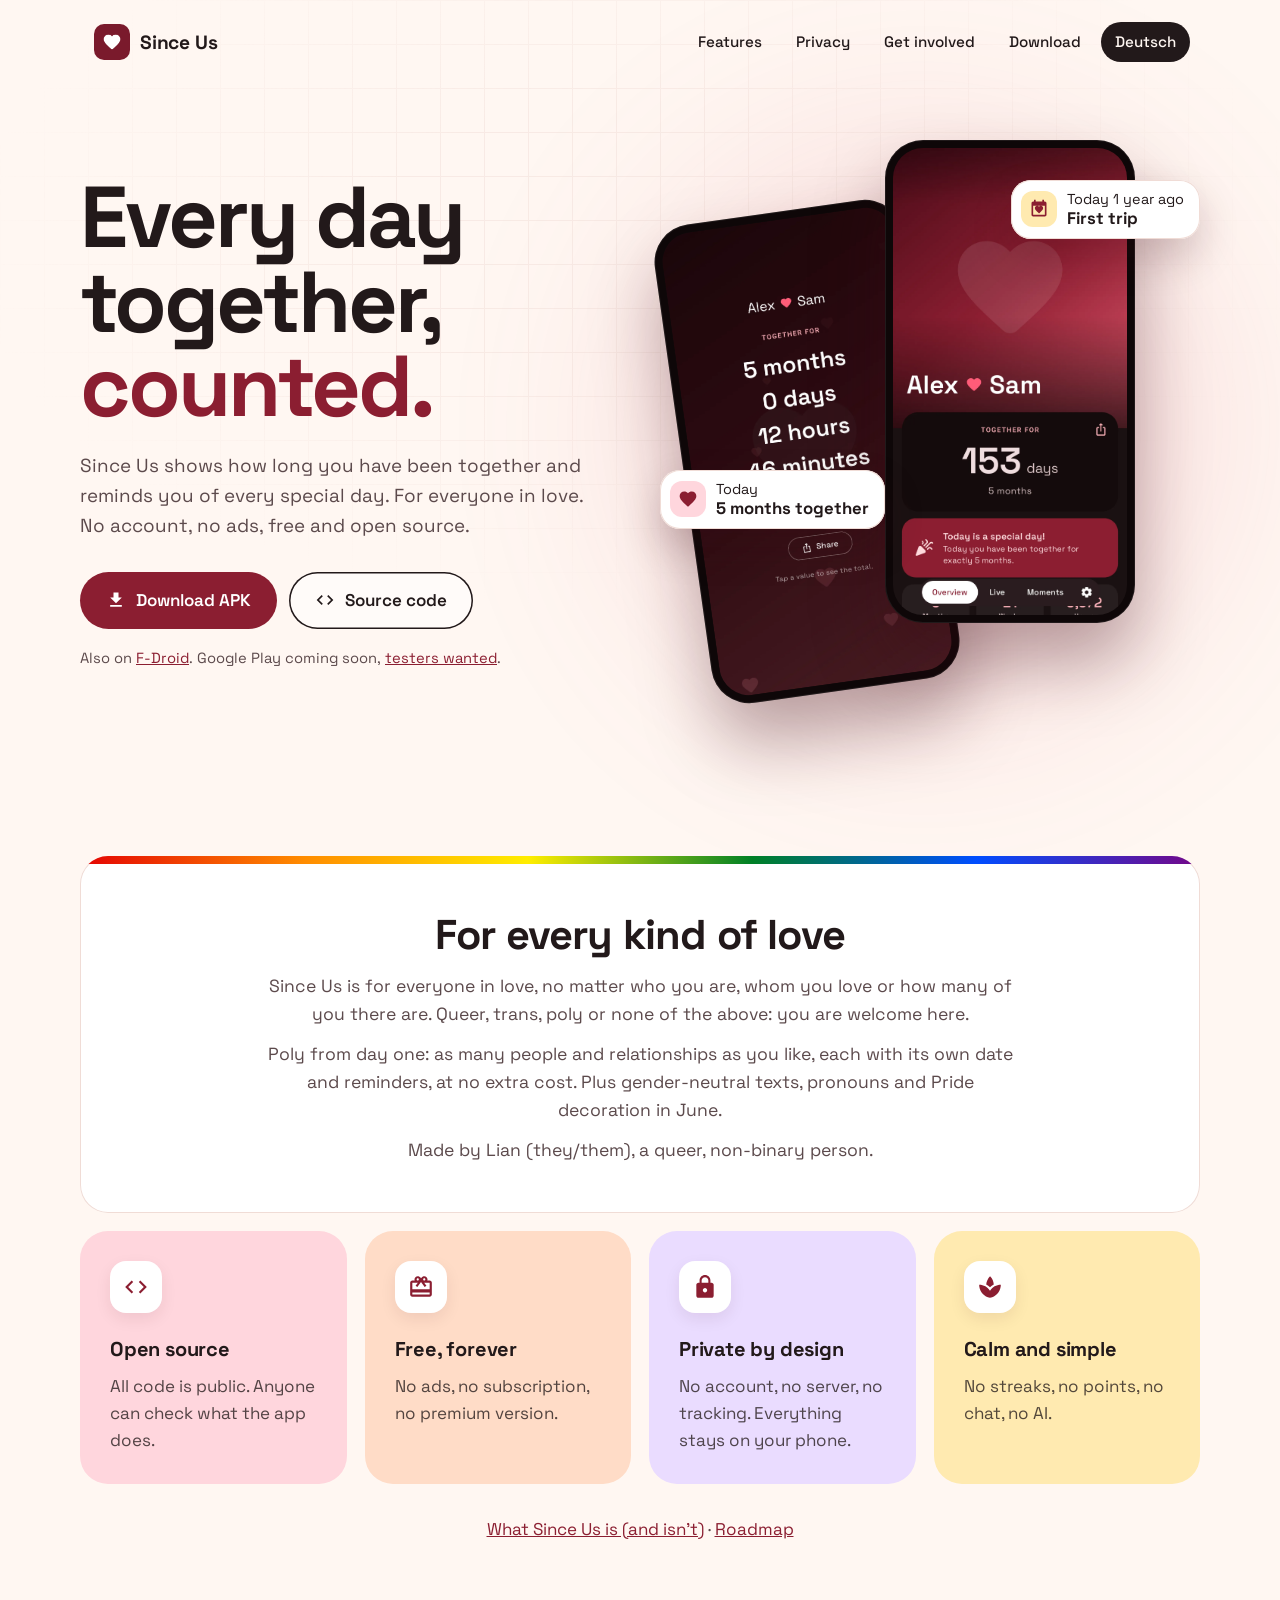
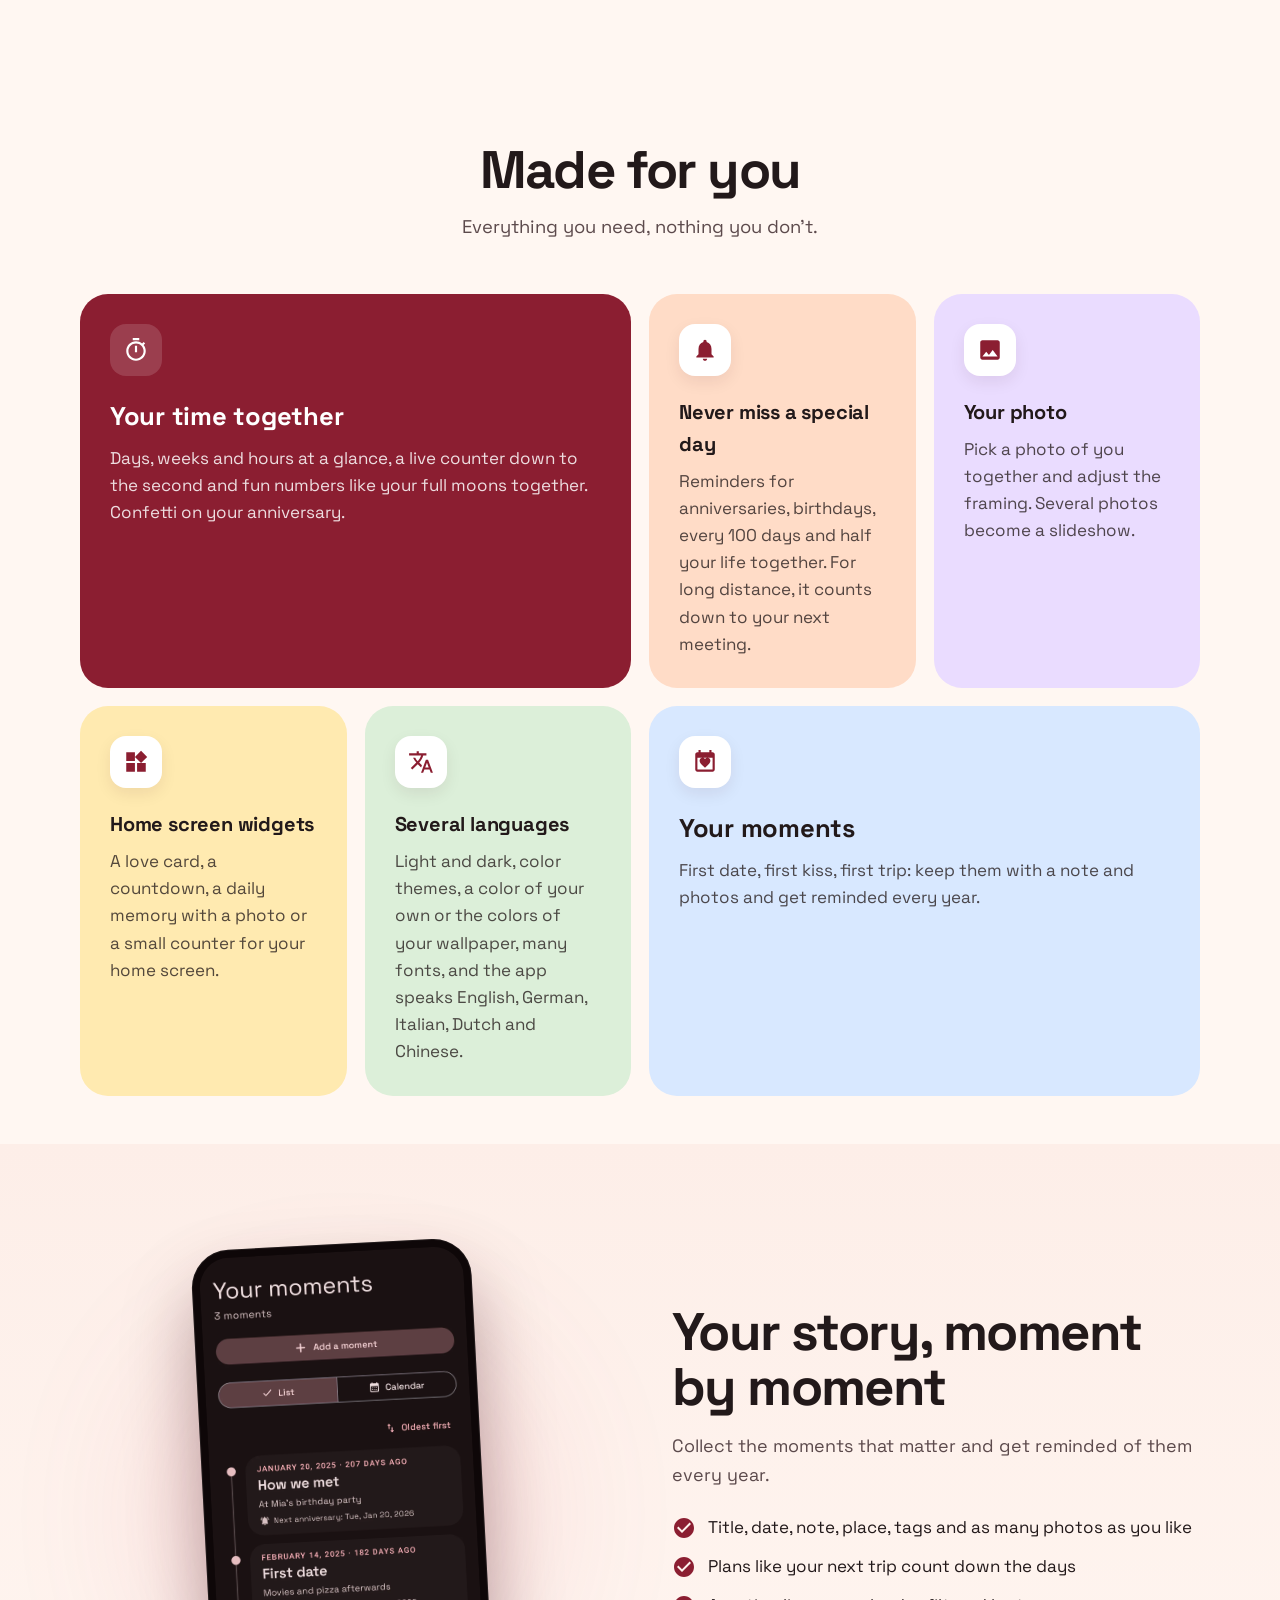
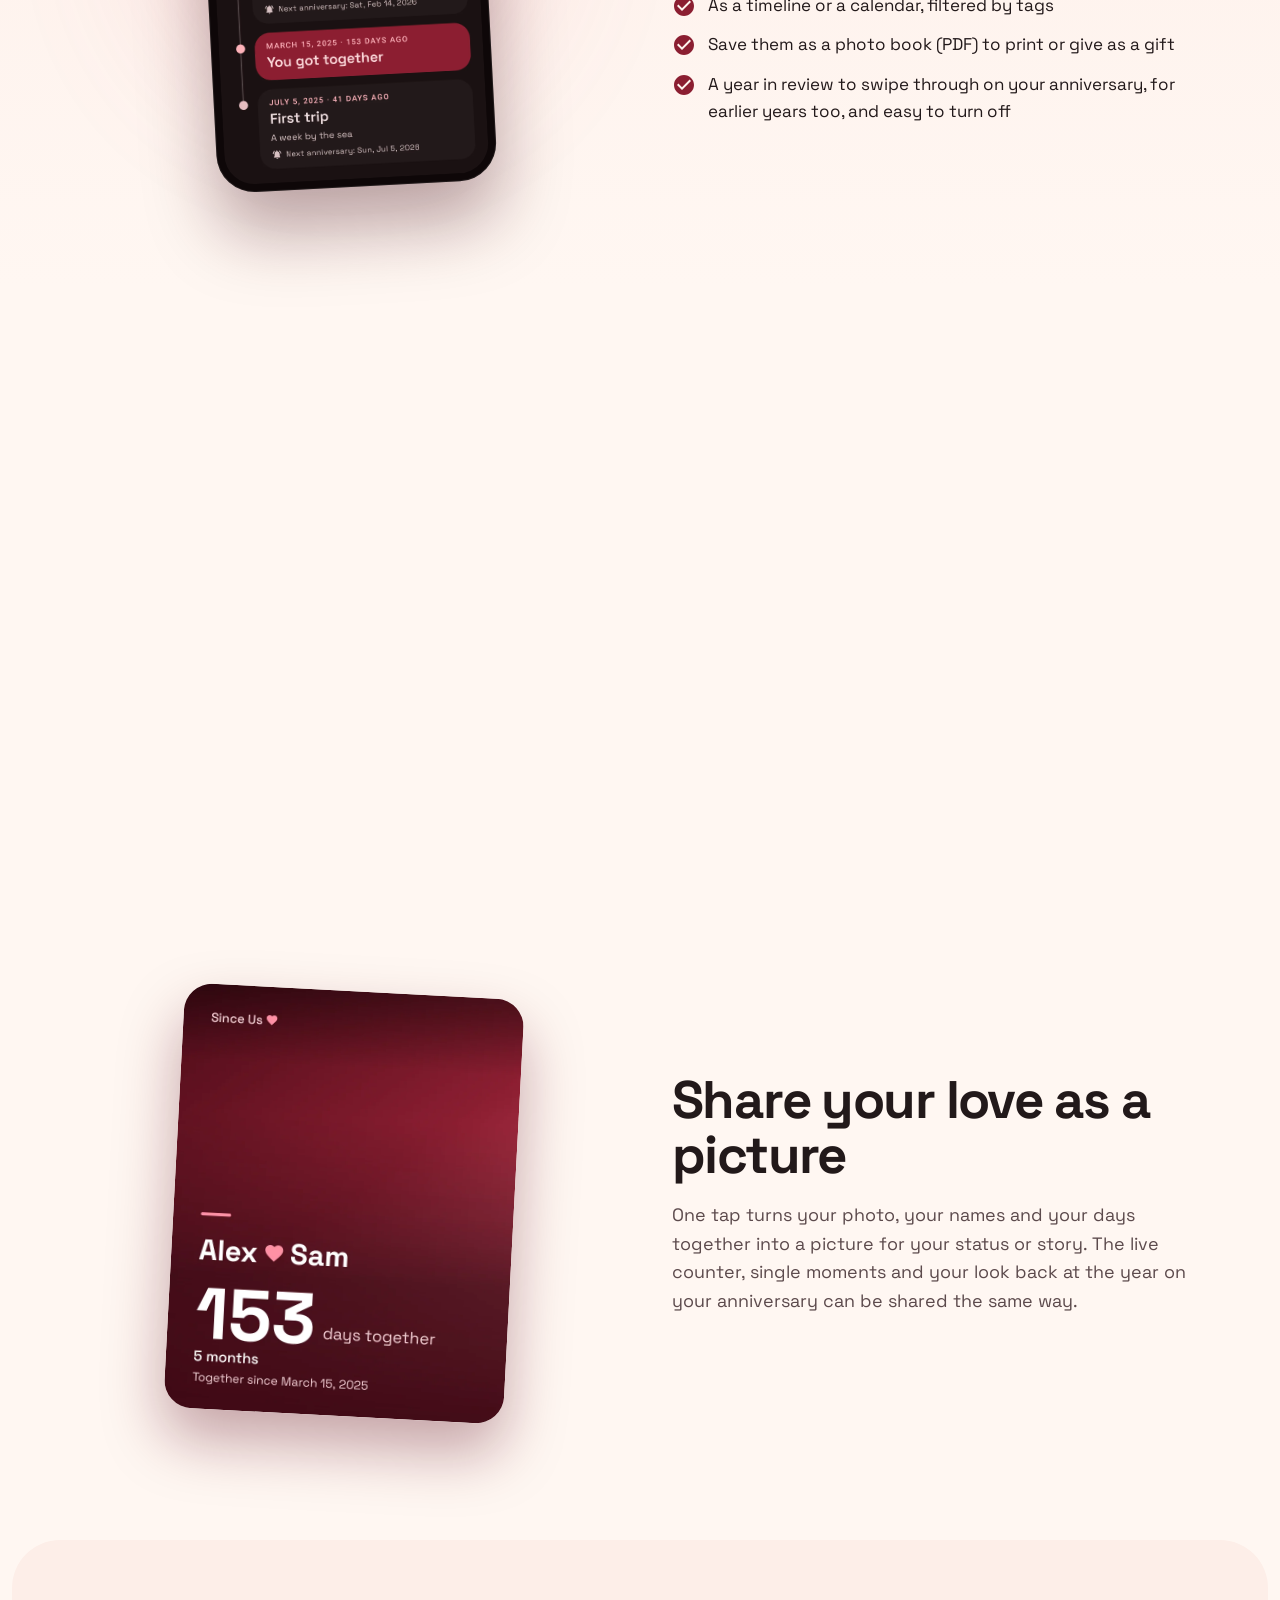
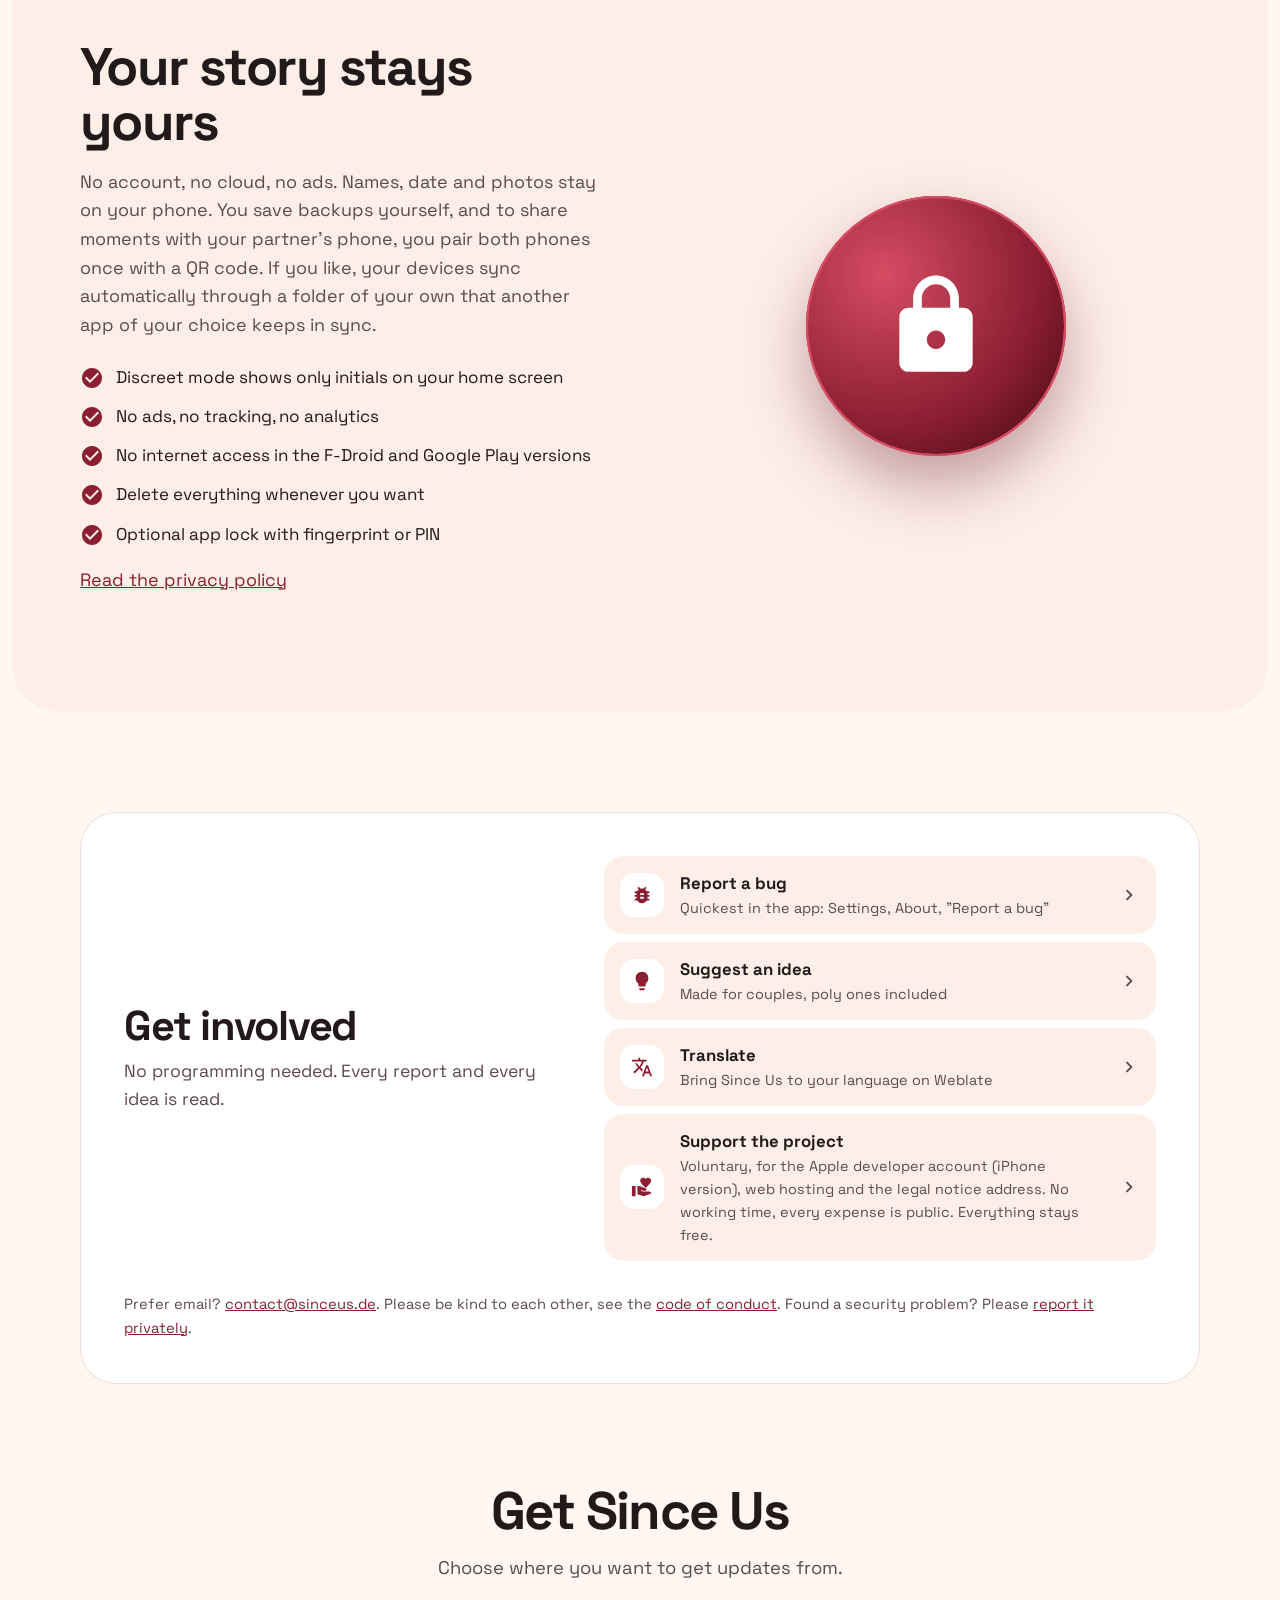
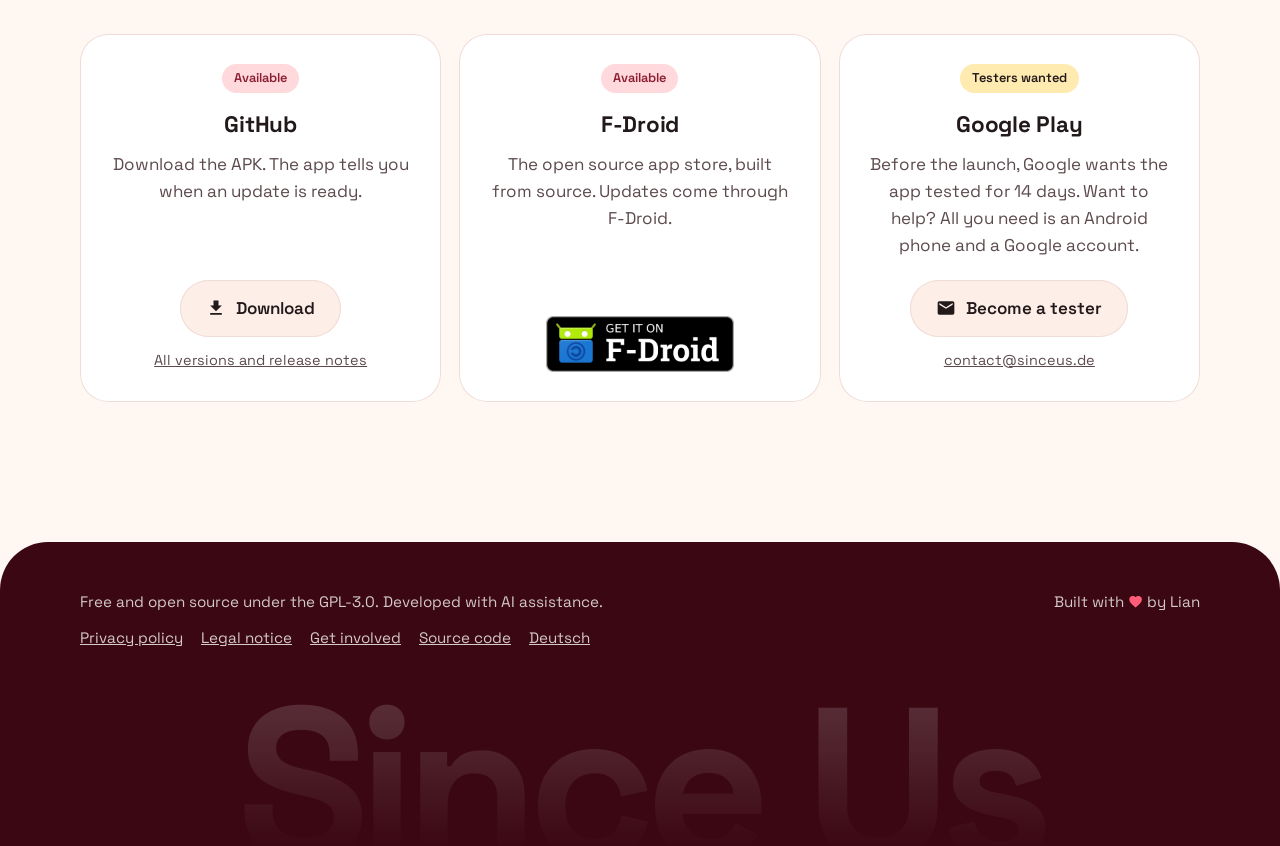
==== commit cf368ebd: "Unterstützen sichtbarer machen und genauer erklären - Neuigkeiten von Version 57 zeigen oben einmal " ====
--- a/docs/index.html
+++ b/docs/index.html
@@ -125,7 +125,7 @@
   <div class="wrap">
     <div class="involve">
       <div class="involve-text"><h2>Get involved</h2><p>No programming needed. Every report and every idea is read.</p></div>
-      <ul class="involve-links"><li><a href="https://github.com/DerDieDasLian/sinceus/issues/new?template=bug_report.yml"><span class="icon"><svg viewBox="0 0 24 24" aria-hidden="true"><path d="M20 8h-2.81c-.45-.78-1.07-1.45-1.82-1.96L17 4.41 15.59 3l-2.17 2.17C12.96 5.06 12.49 5 12 5s-.96.06-1.41.17L8.41 3 7 4.41l1.62 1.63C7.88 6.55 7.26 7.22 6.81 8H4v2h2.09c-.05.33-.09.66-.09 1v1H4v2h2v1c0 .34.04.67.09 1H4v2h2.81c1.04 1.79 2.97 3 5.19 3s4.15-1.21 5.19-3H20v-2h-2.09c.05-.33.09-.66.09-1v-1h2v-2h-2v-1c0-.34-.04-.67-.09-1H20V8zm-6 8h-4v-2h4v2zm0-4h-4v-2h4v2z"/></svg></span><span class="txt"><b>Report a bug</b><small>Quickest in the app: Settings, About, "Report a bug"</small></span><svg class="arrow" viewBox="0 0 24 24" aria-hidden="true"><path d="M8.59 16.59L13.17 12 8.59 7.41 10 6l6 6-6 6-1.41-1.41z"/></svg></a></li><li><a href="https://github.com/DerDieDasLian/sinceus/issues/new?template=feature_request.yml"><span class="icon"><svg viewBox="0 0 24 24" aria-hidden="true"><path d="M9 21c0 .55.45 1 1 1h4c.55 0 1-.45 1-1v-1H9v1zm3-19C8.14 2 5 5.14 5 9c0 2.38 1.19 4.47 3 5.74V17c0 .55.45 1 1 1h6c.55 0 1-.45 1-1v-2.26c1.81-1.27 3-3.36 3-5.74 0-3.86-3.14-7-7-7z"/></svg></span><span class="txt"><b>Suggest an idea</b><small>Made for couples, poly ones included</small></span><svg class="arrow" viewBox="0 0 24 24" aria-hidden="true"><path d="M8.59 16.59L13.17 12 8.59 7.41 10 6l6 6-6 6-1.41-1.41z"/></svg></a></li><li><a href="https://hosted.weblate.org/engage/since-us/"><span class="icon"><svg viewBox="0 0 24 24" aria-hidden="true"><path d="M12.87 15.07l-2.54-2.51.03-.03c1.74-1.94 2.98-4.17 3.71-6.53H17V4h-7V2H8v2H1v1.99h11.17C11.5 7.92 10.44 9.75 9 11.35 8.07 10.32 7.3 9.19 6.69 8h-2c.73 1.63 1.73 3.17 2.98 4.56l-5.09 5.02L4 19l5-5 3.11 3.11.76-2.04zM18.5 10h-2L12 22h2l1.12-3h4.75L21 22h2l-4.5-12zm-2.62 7l1.62-4.33L19.12 17h-3.24z"/></svg></span><span class="txt"><b>Translate</b><small>Bring Since Us to your language on Weblate</small></span><svg class="arrow" viewBox="0 0 24 24" aria-hidden="true"><path d="M8.59 16.59L13.17 12 8.59 7.41 10 6l6 6-6 6-1.41-1.41z"/></svg></a></li><li><a href="https://opencollective.com/sinceus"><span class="icon"><svg viewBox="0 0 24 24" aria-hidden="true"><path d="M1 11h4v11H1zm15-7.75C16.65 2.49 17.66 2 18.7 2 20.55 2 22 3.45 22 5.3c0 2.27-2.91 4.9-6 7.7-3.09-2.81-6-5.44-6-7.7C10 3.45 11.45 2 13.3 2c1.04 0 2.05.49 2.7 1.25zM20 17h-7l-2.09-.73.33-.94L13 16h2.82c.65 0 1.18-.53 1.18-1.18 0-.49-.31-.93-.77-1.11L8.97 11H7v9.02L14 22l8-3c-.01-1.1-.89-2-2-2z"/></svg></span><span class="txt"><b>Support the project</b><small>Voluntary, only for project costs. Everything stays free.</small></span><svg class="arrow" viewBox="0 0 24 24" aria-hidden="true"><path d="M8.59 16.59L13.17 12 8.59 7.41 10 6l6 6-6 6-1.41-1.41z"/></svg></a></li></ul>
+      <ul class="involve-links"><li><a href="https://github.com/DerDieDasLian/sinceus/issues/new?template=bug_report.yml"><span class="icon"><svg viewBox="0 0 24 24" aria-hidden="true"><path d="M20 8h-2.81c-.45-.78-1.07-1.45-1.82-1.96L17 4.41 15.59 3l-2.17 2.17C12.96 5.06 12.49 5 12 5s-.96.06-1.41.17L8.41 3 7 4.41l1.62 1.63C7.88 6.55 7.26 7.22 6.81 8H4v2h2.09c-.05.33-.09.66-.09 1v1H4v2h2v1c0 .34.04.67.09 1H4v2h2.81c1.04 1.79 2.97 3 5.19 3s4.15-1.21 5.19-3H20v-2h-2.09c.05-.33.09-.66.09-1v-1h2v-2h-2v-1c0-.34-.04-.67-.09-1H20V8zm-6 8h-4v-2h4v2zm0-4h-4v-2h4v2z"/></svg></span><span class="txt"><b>Report a bug</b><small>Quickest in the app: Settings, About, "Report a bug"</small></span><svg class="arrow" viewBox="0 0 24 24" aria-hidden="true"><path d="M8.59 16.59L13.17 12 8.59 7.41 10 6l6 6-6 6-1.41-1.41z"/></svg></a></li><li><a href="https://github.com/DerDieDasLian/sinceus/issues/new?template=feature_request.yml"><span class="icon"><svg viewBox="0 0 24 24" aria-hidden="true"><path d="M9 21c0 .55.45 1 1 1h4c.55 0 1-.45 1-1v-1H9v1zm3-19C8.14 2 5 5.14 5 9c0 2.38 1.19 4.47 3 5.74V17c0 .55.45 1 1 1h6c.55 0 1-.45 1-1v-2.26c1.81-1.27 3-3.36 3-5.74 0-3.86-3.14-7-7-7z"/></svg></span><span class="txt"><b>Suggest an idea</b><small>Made for couples, poly ones included</small></span><svg class="arrow" viewBox="0 0 24 24" aria-hidden="true"><path d="M8.59 16.59L13.17 12 8.59 7.41 10 6l6 6-6 6-1.41-1.41z"/></svg></a></li><li><a href="https://hosted.weblate.org/engage/since-us/"><span class="icon"><svg viewBox="0 0 24 24" aria-hidden="true"><path d="M12.87 15.07l-2.54-2.51.03-.03c1.74-1.94 2.98-4.17 3.71-6.53H17V4h-7V2H8v2H1v1.99h11.17C11.5 7.92 10.44 9.75 9 11.35 8.07 10.32 7.3 9.19 6.69 8h-2c.73 1.63 1.73 3.17 2.98 4.56l-5.09 5.02L4 19l5-5 3.11 3.11.76-2.04zM18.5 10h-2L12 22h2l1.12-3h4.75L21 22h2l-4.5-12zm-2.62 7l1.62-4.33L19.12 17h-3.24z"/></svg></span><span class="txt"><b>Translate</b><small>Bring Since Us to your language on Weblate</small></span><svg class="arrow" viewBox="0 0 24 24" aria-hidden="true"><path d="M8.59 16.59L13.17 12 8.59 7.41 10 6l6 6-6 6-1.41-1.41z"/></svg></a></li><li><a href="https://opencollective.com/sinceus"><span class="icon"><svg viewBox="0 0 24 24" aria-hidden="true"><path d="M1 11h4v11H1zm15-7.75C16.65 2.49 17.66 2 18.7 2 20.55 2 22 3.45 22 5.3c0 2.27-2.91 4.9-6 7.7-3.09-2.81-6-5.44-6-7.7C10 3.45 11.45 2 13.3 2c1.04 0 2.05.49 2.7 1.25zM20 17h-7l-2.09-.73.33-.94L13 16h2.82c.65 0 1.18-.53 1.18-1.18 0-.49-.31-.93-.77-1.11L8.97 11H7v9.02L14 22l8-3c-.01-1.1-.89-2-2-2z"/></svg></span><span class="txt"><b>Support the project</b><small>Voluntary, for the Apple developer account (iPhone version), web hosting and the legal notice address. No working time, every expense is public. Everything stays free.</small></span><svg class="arrow" viewBox="0 0 24 24" aria-hidden="true"><path d="M8.59 16.59L13.17 12 8.59 7.41 10 6l6 6-6 6-1.41-1.41z"/></svg></a></li></ul>
       <p class="involve-note">Prefer email? <a href="mailto:contact@sinceus.de">contact@sinceus.de</a>. Please be kind to each other, see the <a href="https://github.com/DerDieDasLian/sinceus/blob/main/CODE_OF_CONDUCT.md">code of conduct</a>. Found a security problem? Please <a href="https://github.com/DerDieDasLian/sinceus/security/policy">report it privately</a>.</p>
     </div>
   </div>
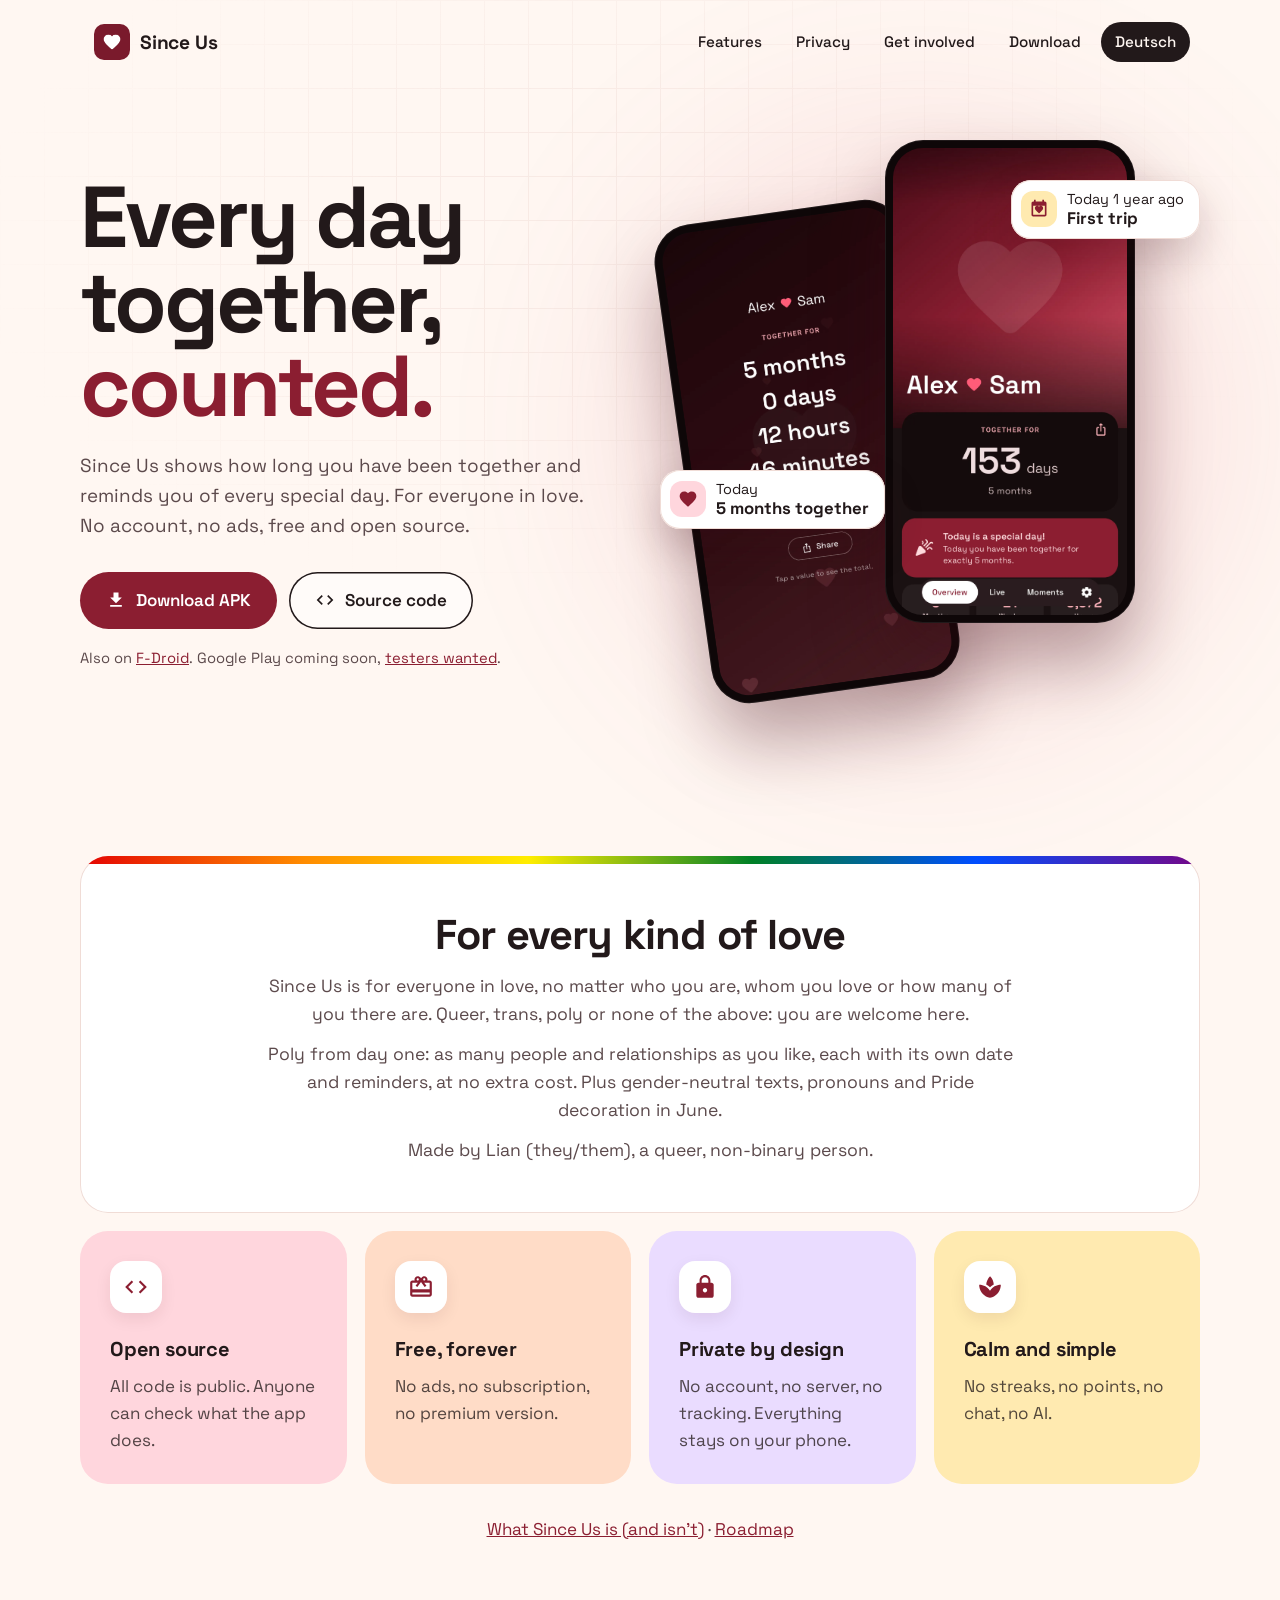
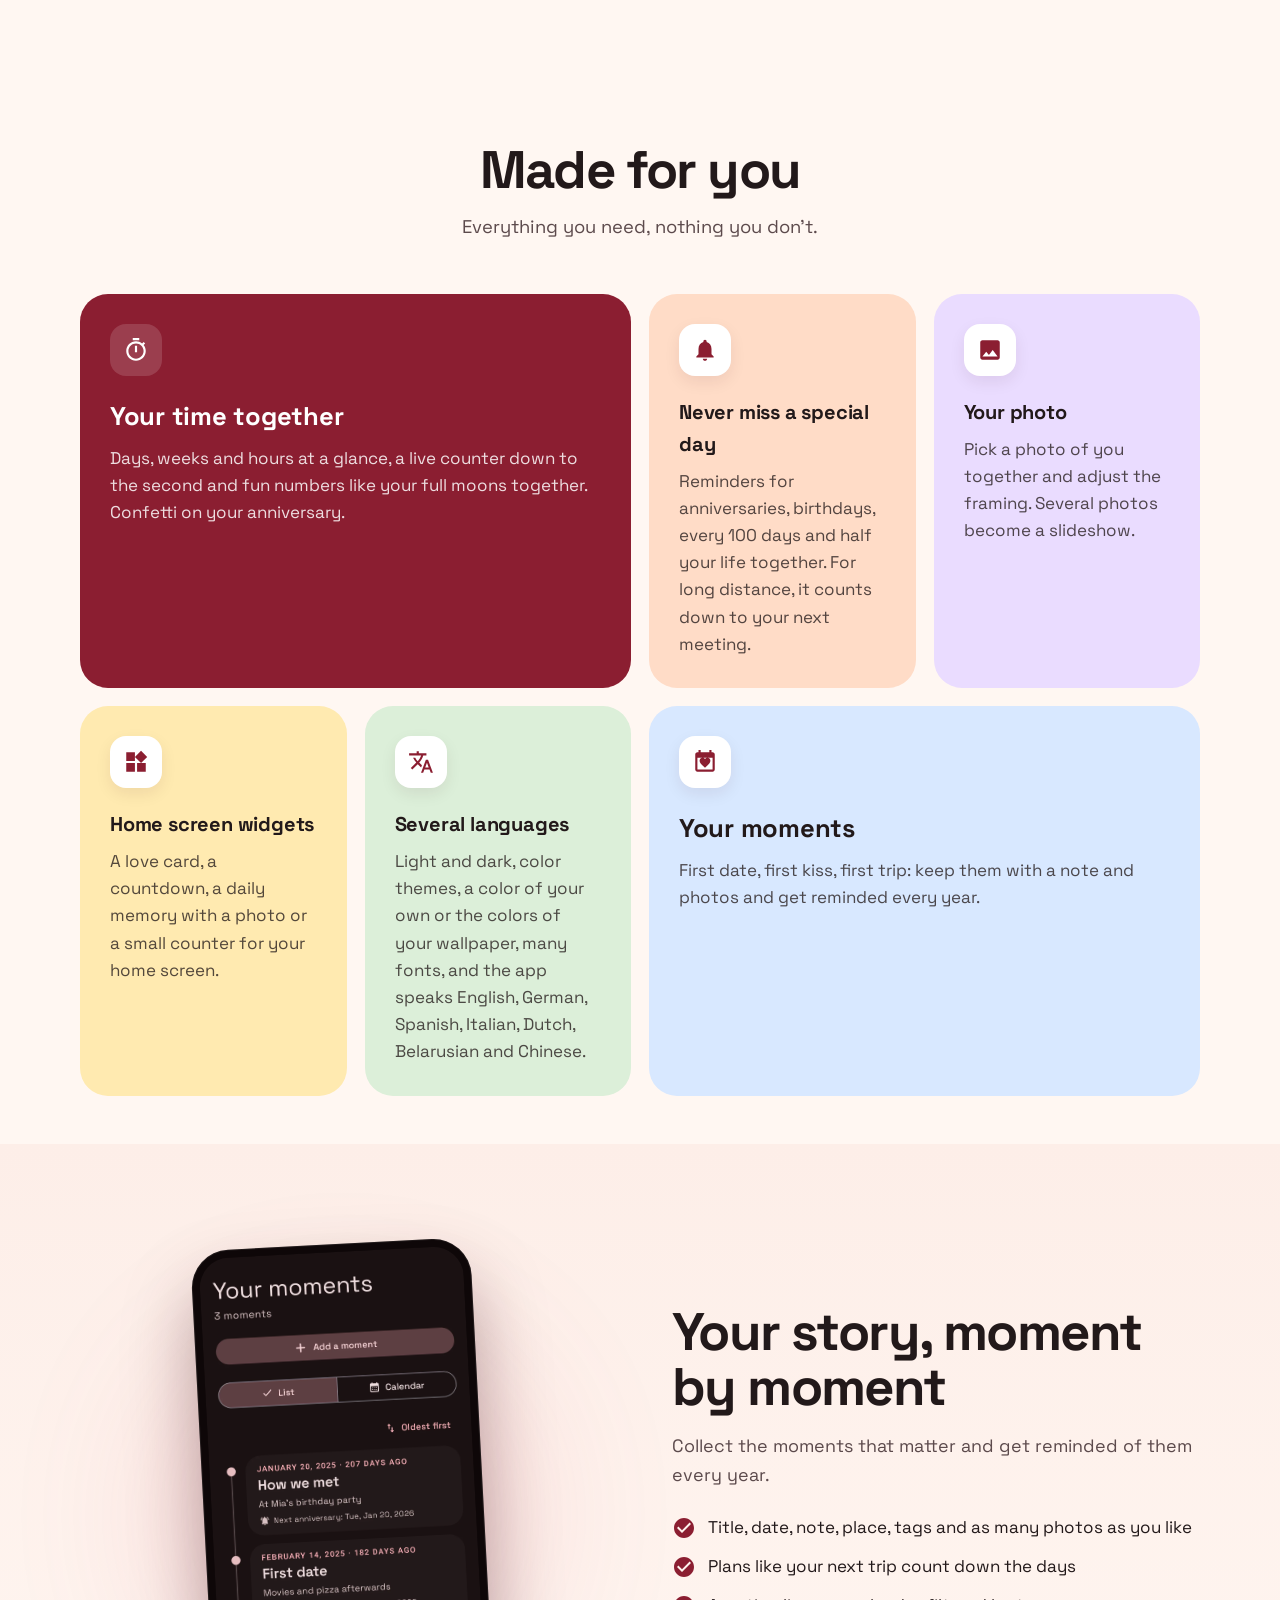
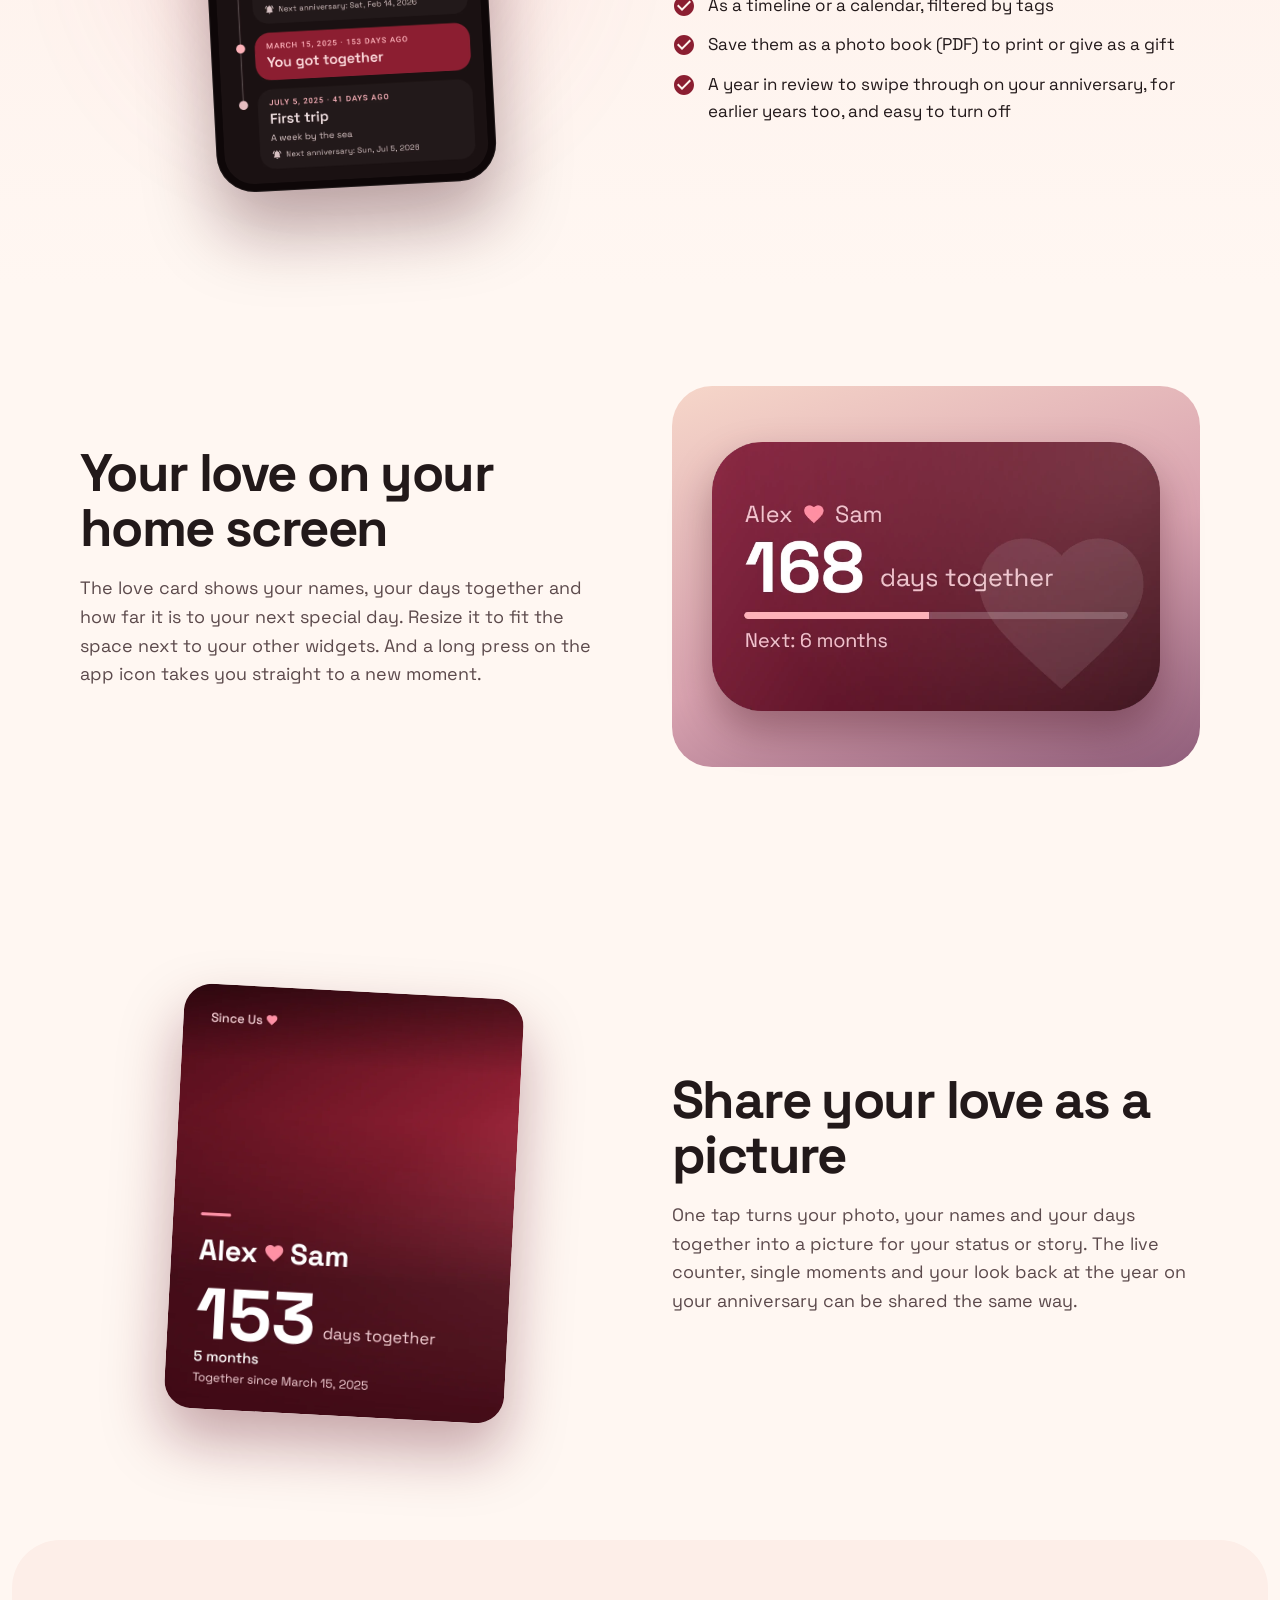
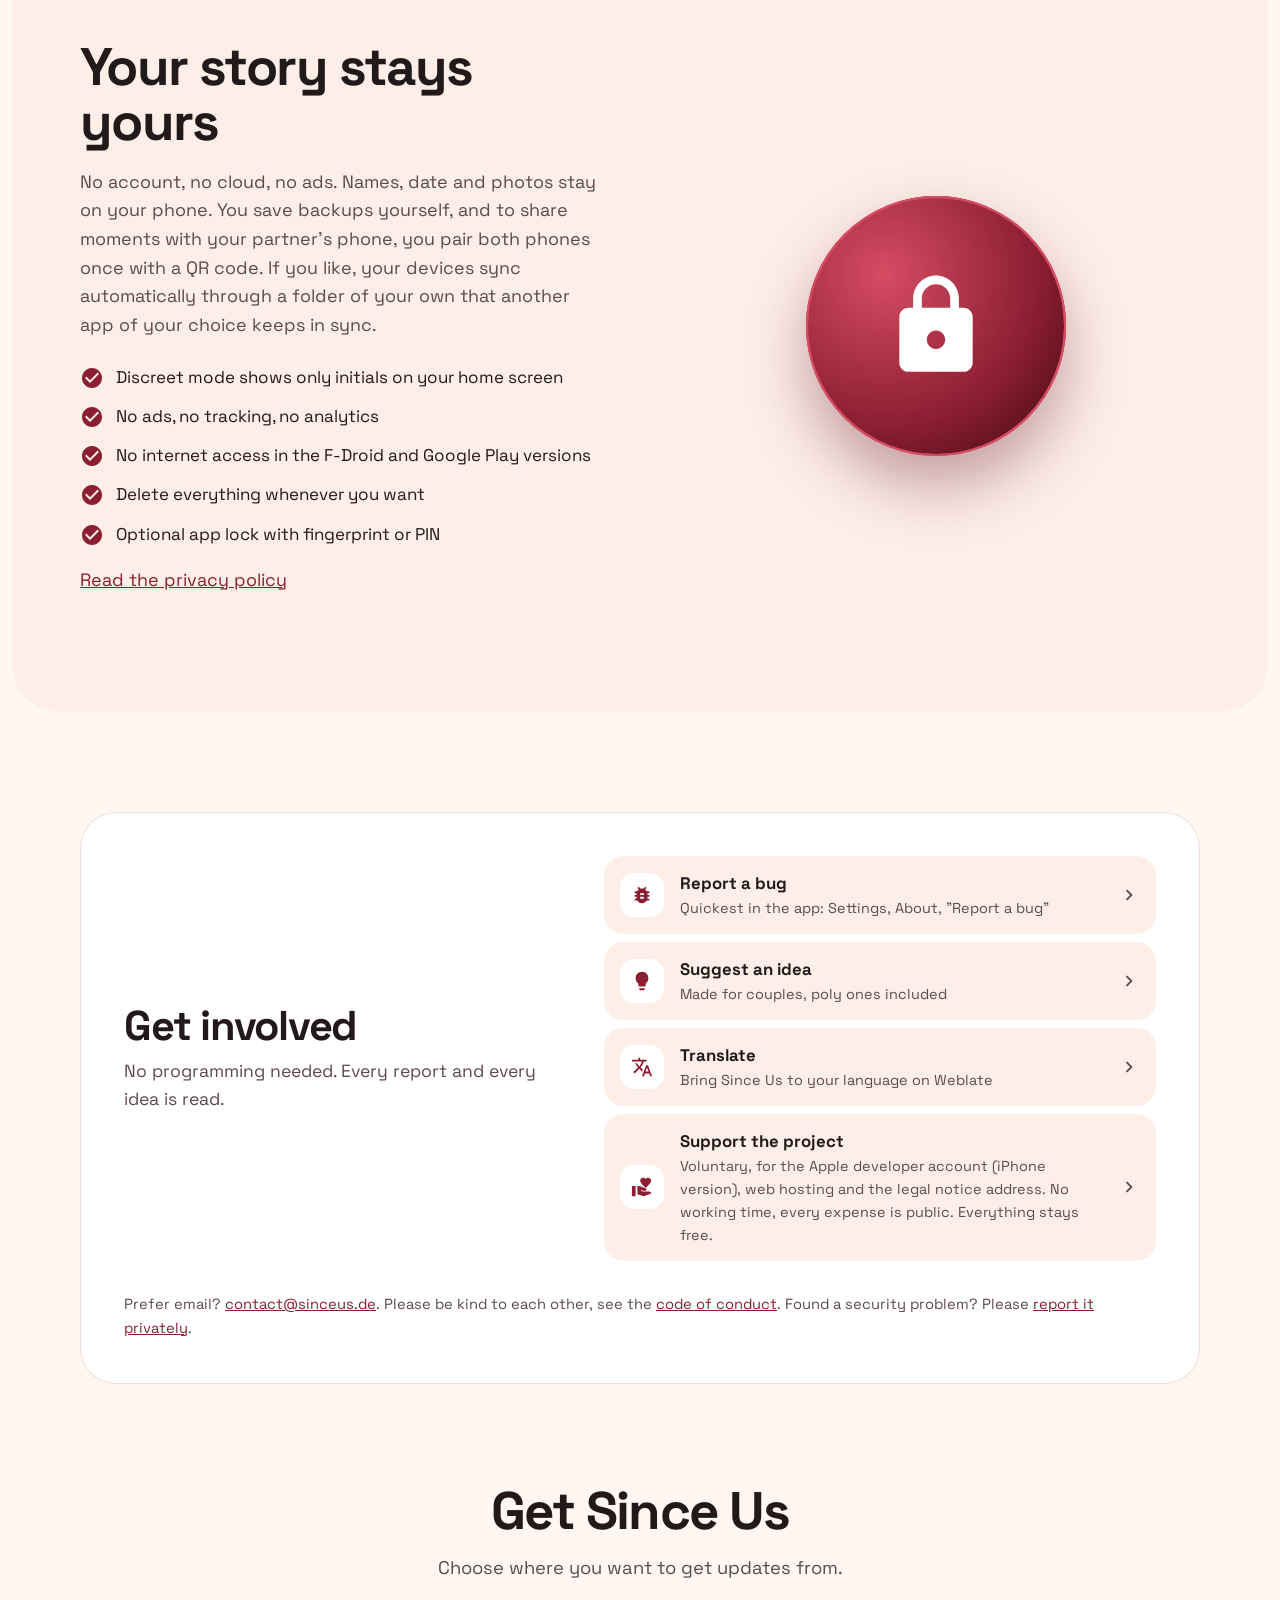
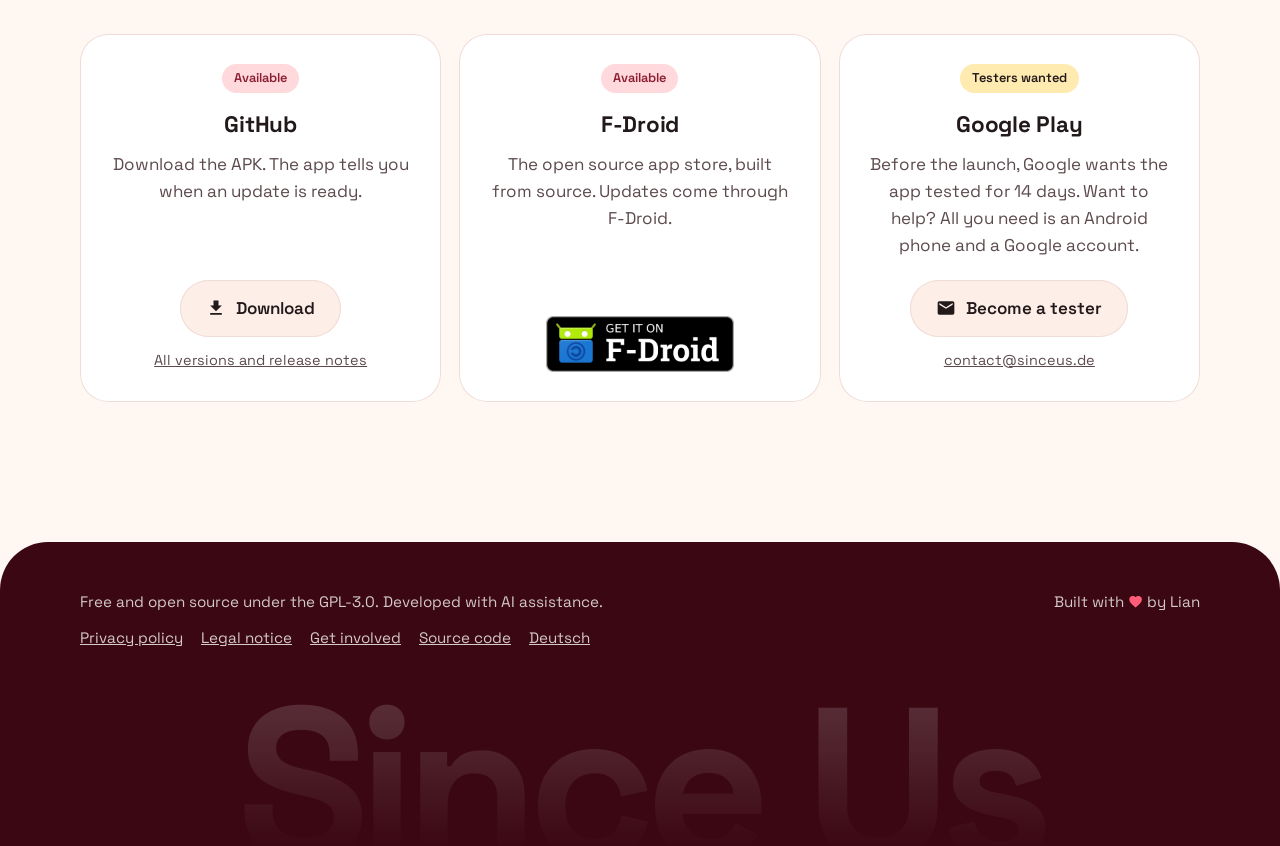
==== commit c9771958: "Spanisch und Belarussisch in der App wählbar machen" ====
--- a/docs/index.html
+++ b/docs/index.html
@@ -74,7 +74,7 @@
 <section id="features">
   <div class="wrap">
     <div class="section-head"><h2>Made for you</h2><p>Everything you need, nothing you don't.</p></div>
-    <div class="grid bento"><article class="card"><div class="icon"><svg viewBox="0 0 24 24" aria-hidden="true"><path d="M15 1H9v2h6V1zm-4 13h2V8h-2v6zm8.03-6.61l1.42-1.42c-.43-.51-.9-.99-1.41-1.41l-1.42 1.42C16.07 4.74 14.12 4 12 4c-4.97 0-9 4.03-9 9s4.02 9 9 9 9-4.03 9-9c0-2.12-.74-4.07-1.97-5.61zM12 20c-3.87 0-7-3.13-7-7s3.13-7 7-7 7 3.13 7 7-3.13 7-7 7z"/></svg></div><h3>Your time together</h3><p>Days, weeks and hours at a glance, a live counter down to the second and fun numbers like your full moons together. Confetti on your anniversary.</p></article><article class="card"><div class="icon"><svg viewBox="0 0 24 24" aria-hidden="true"><path d="M12 22c1.1 0 2-.9 2-2h-4c0 1.1.89 2 2 2zm6-6v-5c0-3.07-1.64-5.64-4.5-6.32V4c0-.83-.67-1.5-1.5-1.5s-1.5.67-1.5 1.5v.68C7.63 5.36 6 7.92 6 11v5l-2 2v1h16v-1l-2-2z"/></svg></div><h3>Never miss a special day</h3><p>Reminders for anniversaries, birthdays, every 100 days and half your life together. For long distance, it counts down to your next meeting.</p></article><article class="card"><div class="icon"><svg viewBox="0 0 24 24" aria-hidden="true"><path d="M21 19V5c0-1.1-.9-2-2-2H5c-1.1 0-2 .9-2 2v14c0 1.1.9 2 2 2h14c1.1 0 2-.9 2-2zM8.5 13.5l2.5 3.01L14.5 12l4.5 6H5l3.5-4.5z"/></svg></div><h3>Your photo</h3><p>Pick a photo of you together and adjust the framing. Several photos become a slideshow.</p></article><article class="card"><div class="icon"><svg viewBox="0 0 24 24" aria-hidden="true"><path d="M13 13v8h8v-8h-8zM3 21h8v-8H3v8zM3 3v8h8V3H3zm13.66-1.31L11 7.34 16.66 13l5.66-5.66-5.66-5.65z"/></svg></div><h3>Home screen widgets</h3><p>A love card, a countdown, a daily memory with a photo or a small counter for your home screen.</p></article><article class="card"><div class="icon"><svg viewBox="0 0 24 24" aria-hidden="true"><path d="M12.87 15.07l-2.54-2.51.03-.03c1.74-1.94 2.98-4.17 3.71-6.53H17V4h-7V2H8v2H1v1.99h11.17C11.5 7.92 10.44 9.75 9 11.35 8.07 10.32 7.3 9.19 6.69 8h-2c.73 1.63 1.73 3.17 2.98 4.56l-5.09 5.02L4 19l5-5 3.11 3.11.76-2.04zM18.5 10h-2L12 22h2l1.12-3h4.75L21 22h2l-4.5-12zm-2.62 7l1.62-4.33L19.12 17h-3.24z"/></svg></div><h3>Several languages</h3><p>Light and dark, color themes, a color of your own or the colors of your wallpaper, many fonts, and the app speaks English, German, Italian, Dutch and Chinese.</p></article><article class="card"><div class="icon"><svg viewBox="0 0 24 24" aria-hidden="true"><path d="M19 3h-1V1h-2v2H8V1H6v2H5c-1.11 0-1.99.9-1.99 2L3 19c0 1.1.89 2 2 2h14c1.1 0 2-.9 2-2V5c0-1.1-.9-2-2-2zm0 16H5V8h14v11zM12 17.3l-.72-.66C8.7 14.3 7 12.76 7 10.87 7 9.33 8.21 8.1 9.75 8.1c.87 0 1.7.41 2.25 1.05.55-.64 1.38-1.05 2.25-1.05C15.79 8.1 17 9.33 17 10.87c0 1.89-1.7 3.43-4.28 5.78l-.72.65z"/></svg></div><h3>Your moments</h3><p>First date, first kiss, first trip: keep them with a note and photos and get reminded every year.</p></article></div>
+    <div class="grid bento"><article class="card"><div class="icon"><svg viewBox="0 0 24 24" aria-hidden="true"><path d="M15 1H9v2h6V1zm-4 13h2V8h-2v6zm8.03-6.61l1.42-1.42c-.43-.51-.9-.99-1.41-1.41l-1.42 1.42C16.07 4.74 14.12 4 12 4c-4.97 0-9 4.03-9 9s4.02 9 9 9 9-4.03 9-9c0-2.12-.74-4.07-1.97-5.61zM12 20c-3.87 0-7-3.13-7-7s3.13-7 7-7 7 3.13 7 7-3.13 7-7 7z"/></svg></div><h3>Your time together</h3><p>Days, weeks and hours at a glance, a live counter down to the second and fun numbers like your full moons together. Confetti on your anniversary.</p></article><article class="card"><div class="icon"><svg viewBox="0 0 24 24" aria-hidden="true"><path d="M12 22c1.1 0 2-.9 2-2h-4c0 1.1.89 2 2 2zm6-6v-5c0-3.07-1.64-5.64-4.5-6.32V4c0-.83-.67-1.5-1.5-1.5s-1.5.67-1.5 1.5v.68C7.63 5.36 6 7.92 6 11v5l-2 2v1h16v-1l-2-2z"/></svg></div><h3>Never miss a special day</h3><p>Reminders for anniversaries, birthdays, every 100 days and half your life together. For long distance, it counts down to your next meeting.</p></article><article class="card"><div class="icon"><svg viewBox="0 0 24 24" aria-hidden="true"><path d="M21 19V5c0-1.1-.9-2-2-2H5c-1.1 0-2 .9-2 2v14c0 1.1.9 2 2 2h14c1.1 0 2-.9 2-2zM8.5 13.5l2.5 3.01L14.5 12l4.5 6H5l3.5-4.5z"/></svg></div><h3>Your photo</h3><p>Pick a photo of you together and adjust the framing. Several photos become a slideshow.</p></article><article class="card"><div class="icon"><svg viewBox="0 0 24 24" aria-hidden="true"><path d="M13 13v8h8v-8h-8zM3 21h8v-8H3v8zM3 3v8h8V3H3zm13.66-1.31L11 7.34 16.66 13l5.66-5.66-5.66-5.65z"/></svg></div><h3>Home screen widgets</h3><p>A love card, a countdown, a daily memory with a photo or a small counter for your home screen.</p></article><article class="card"><div class="icon"><svg viewBox="0 0 24 24" aria-hidden="true"><path d="M12.87 15.07l-2.54-2.51.03-.03c1.74-1.94 2.98-4.17 3.71-6.53H17V4h-7V2H8v2H1v1.99h11.17C11.5 7.92 10.44 9.75 9 11.35 8.07 10.32 7.3 9.19 6.69 8h-2c.73 1.63 1.73 3.17 2.98 4.56l-5.09 5.02L4 19l5-5 3.11 3.11.76-2.04zM18.5 10h-2L12 22h2l1.12-3h4.75L21 22h2l-4.5-12zm-2.62 7l1.62-4.33L19.12 17h-3.24z"/></svg></div><h3>Several languages</h3><p>Light and dark, color themes, a color of your own or the colors of your wallpaper, many fonts, and the app speaks English, German, Spanish, Italian, Dutch, Belarusian and Chinese.</p></article><article class="card"><div class="icon"><svg viewBox="0 0 24 24" aria-hidden="true"><path d="M19 3h-1V1h-2v2H8V1H6v2H5c-1.11 0-1.99.9-1.99 2L3 19c0 1.1.89 2 2 2h14c1.1 0 2-.9 2-2V5c0-1.1-.9-2-2-2zm0 16H5V8h14v11zM12 17.3l-.72-.66C8.7 14.3 7 12.76 7 10.87 7 9.33 8.21 8.1 9.75 8.1c.87 0 1.7.41 2.25 1.05.55-.64 1.38-1.05 2.25-1.05C15.79 8.1 17 9.33 17 10.87c0 1.89-1.7 3.43-4.28 5.78l-.72.65z"/></svg></div><h3>Your moments</h3><p>First date, first kiss, first trip: keep them with a note and photos and get reminded every year.</p></article></div>
   </div>
 </section>
 
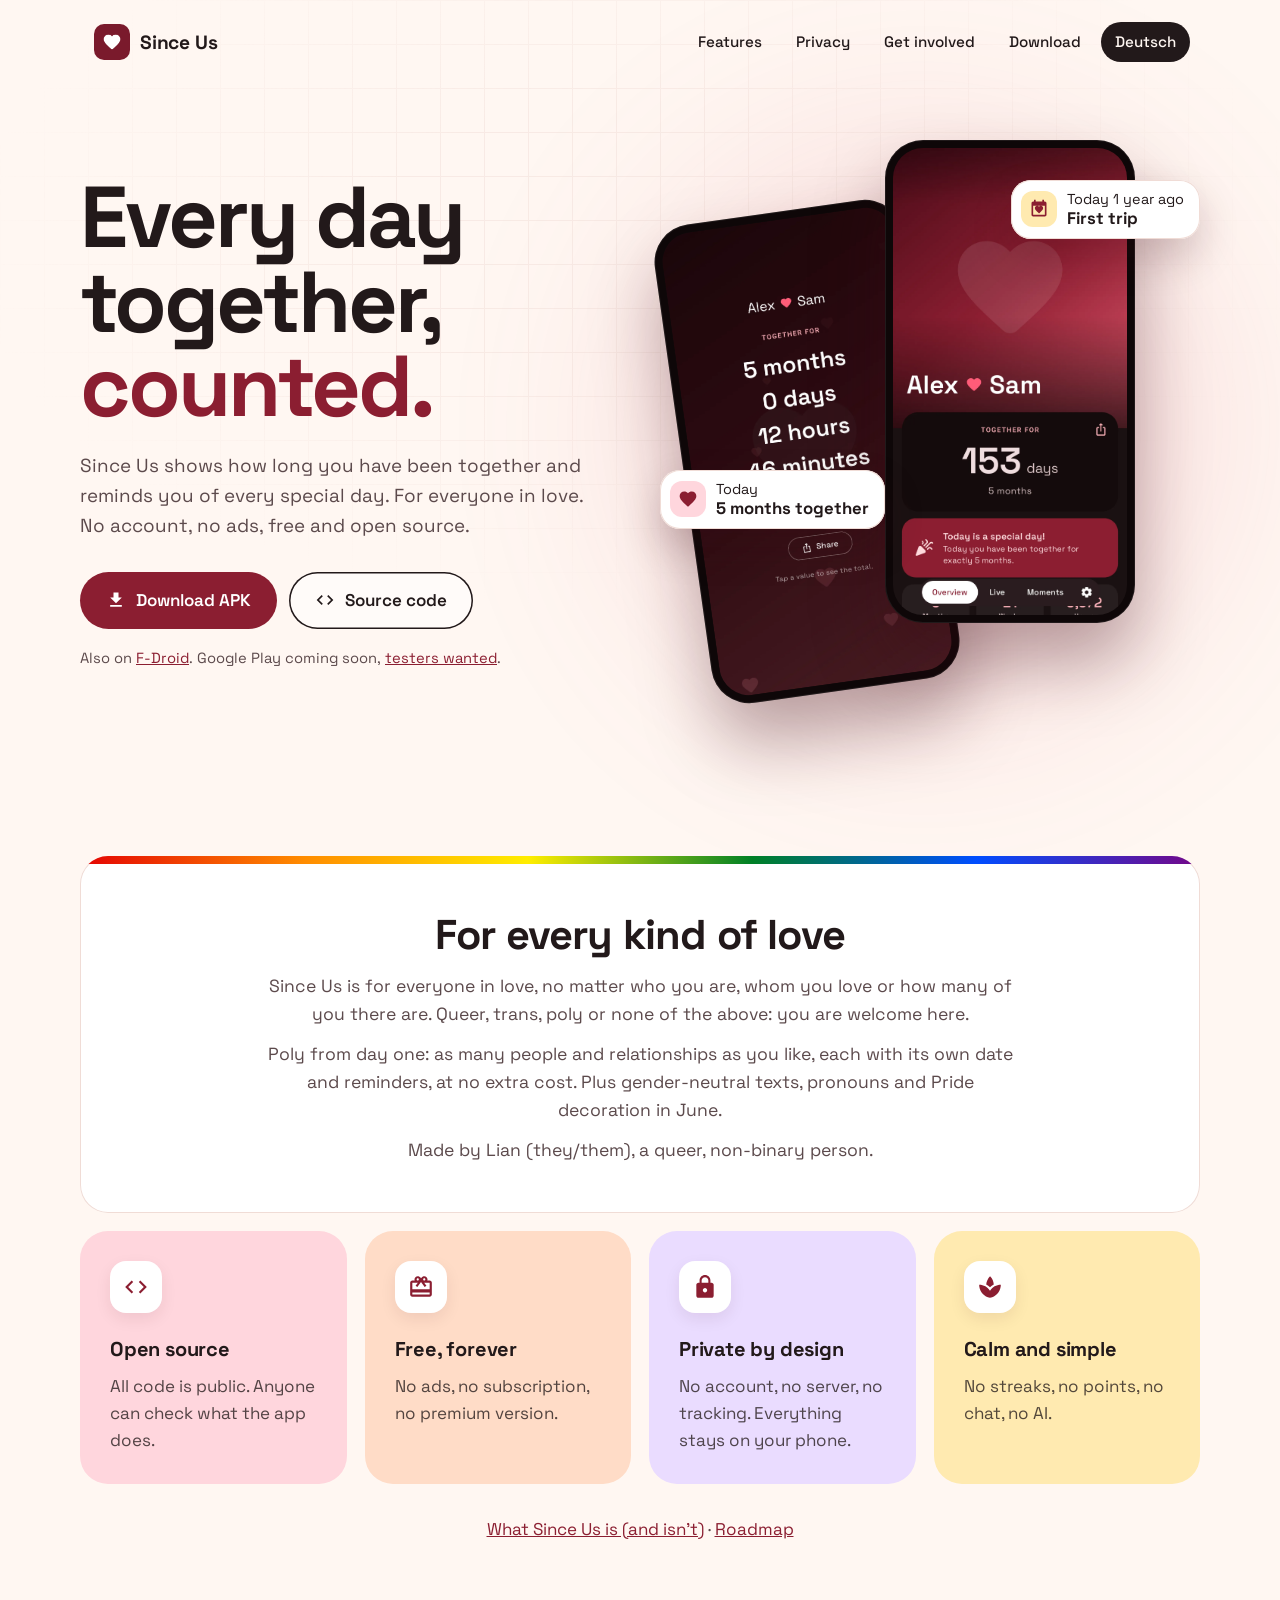
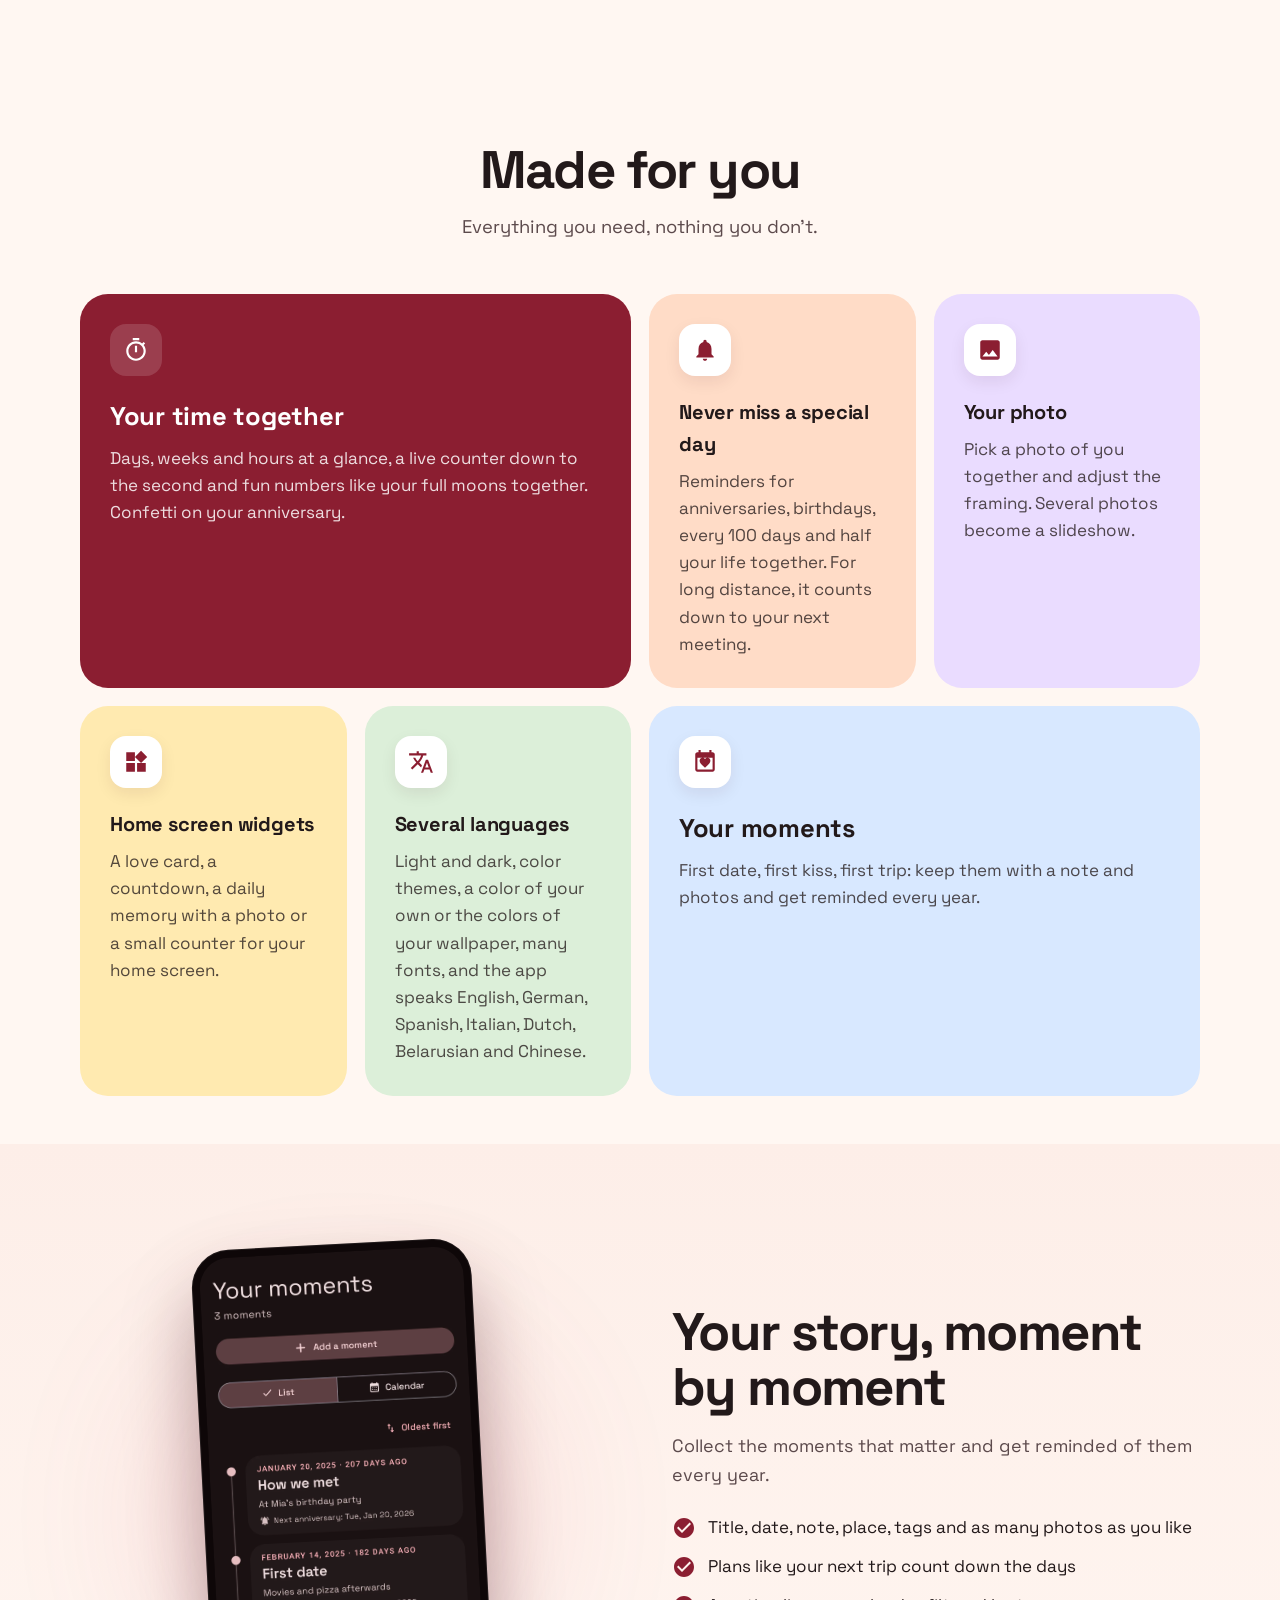
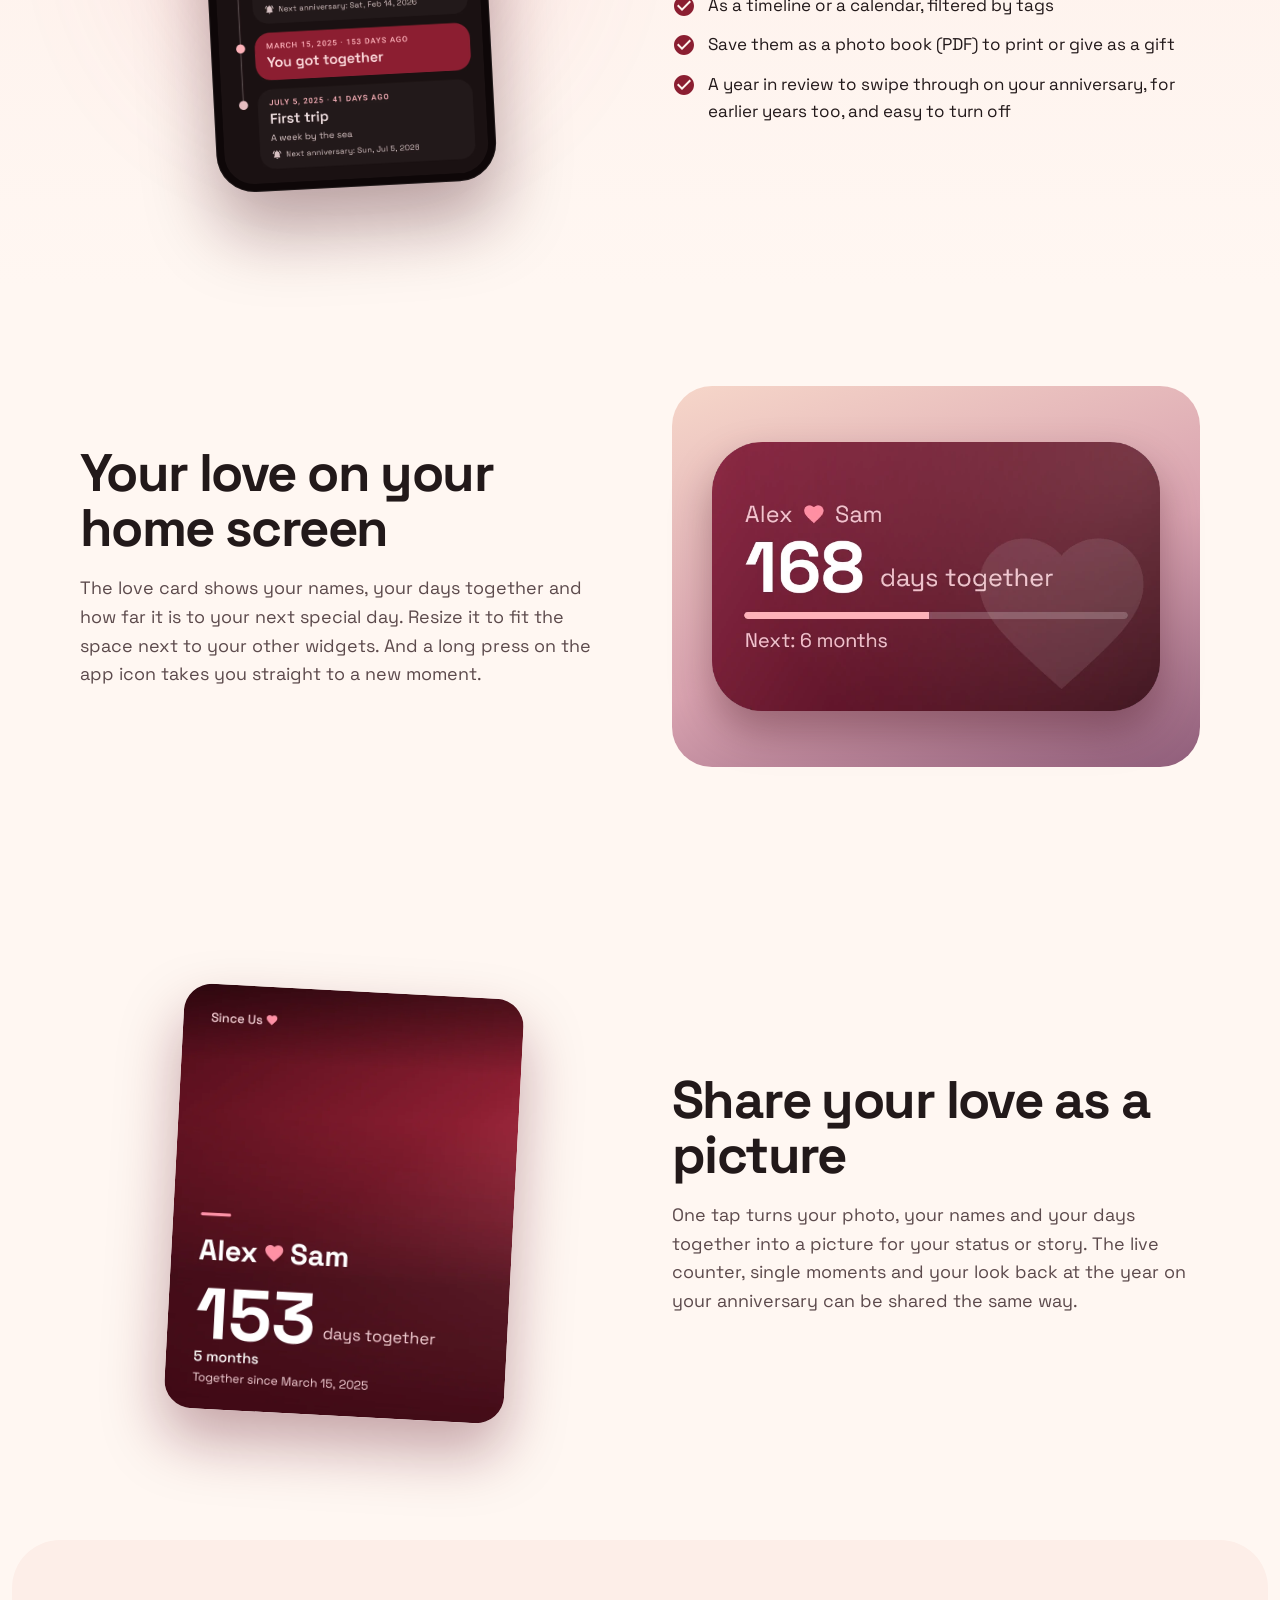
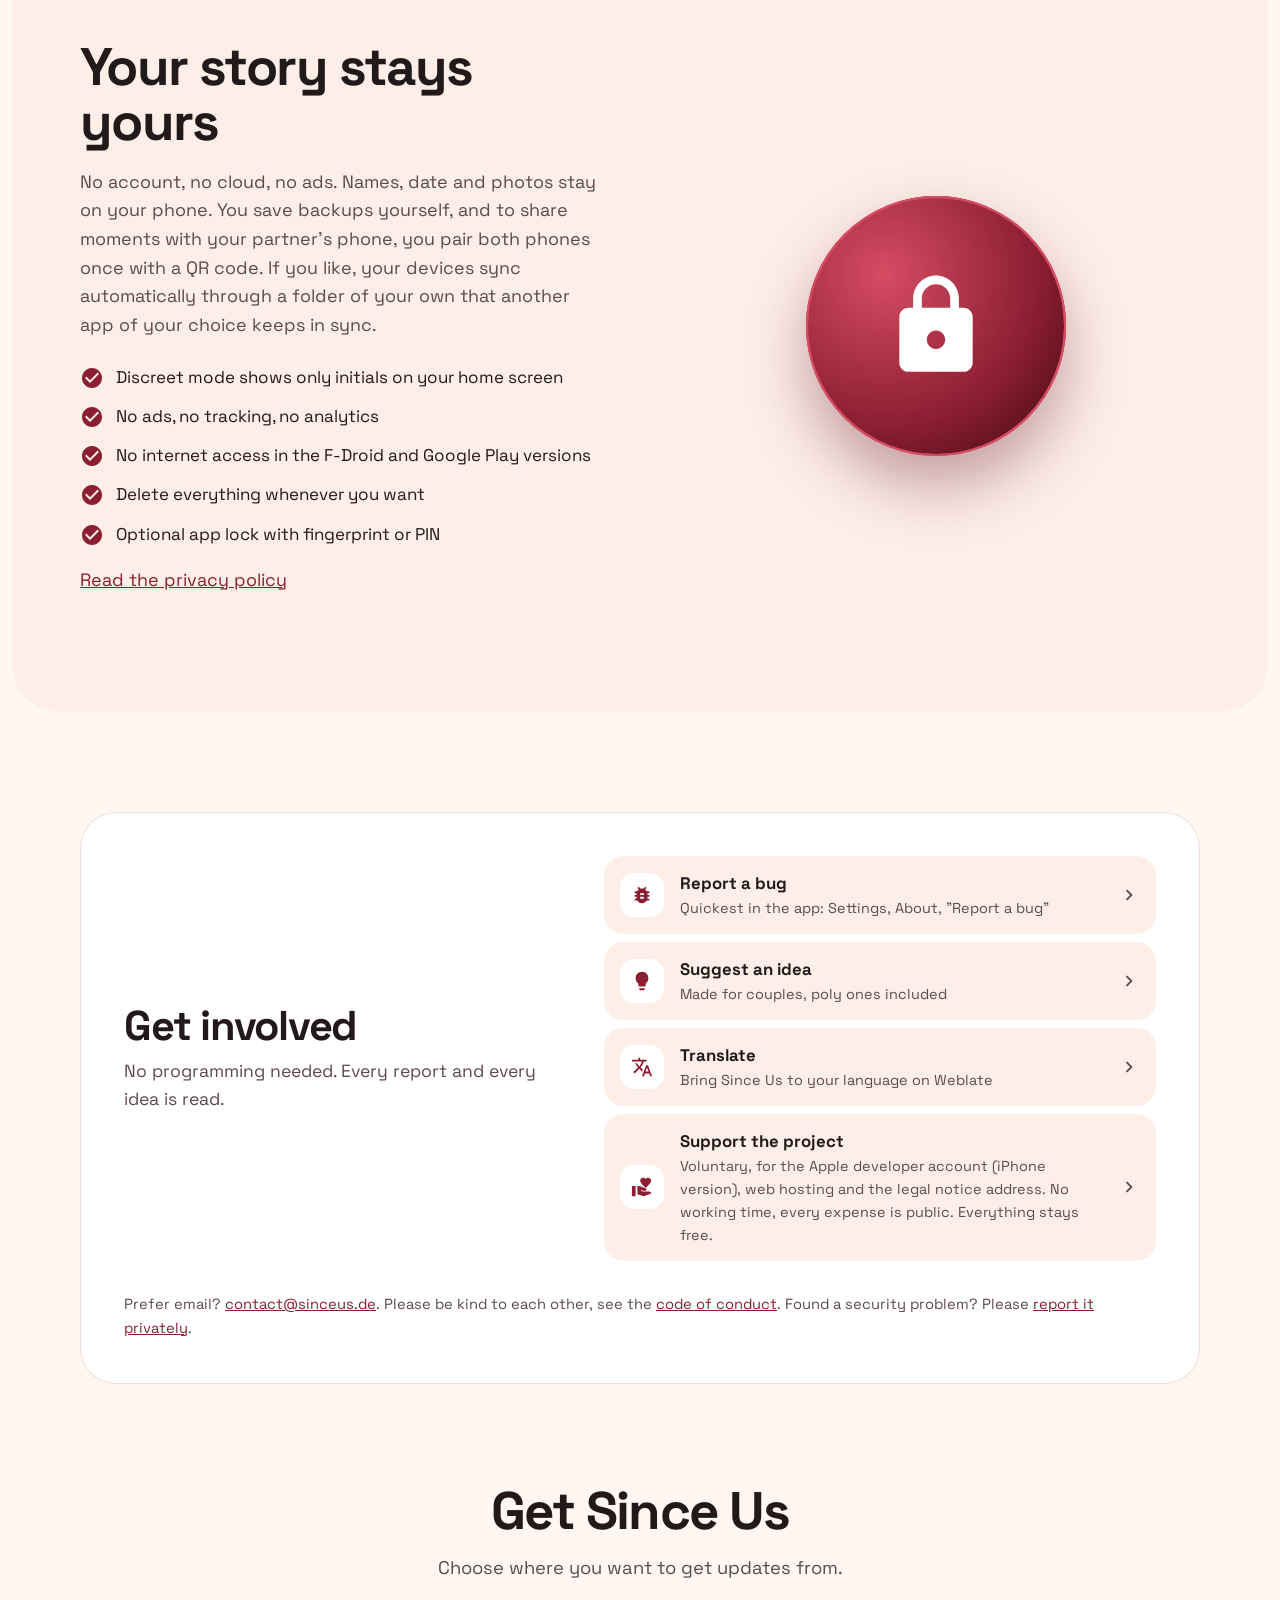
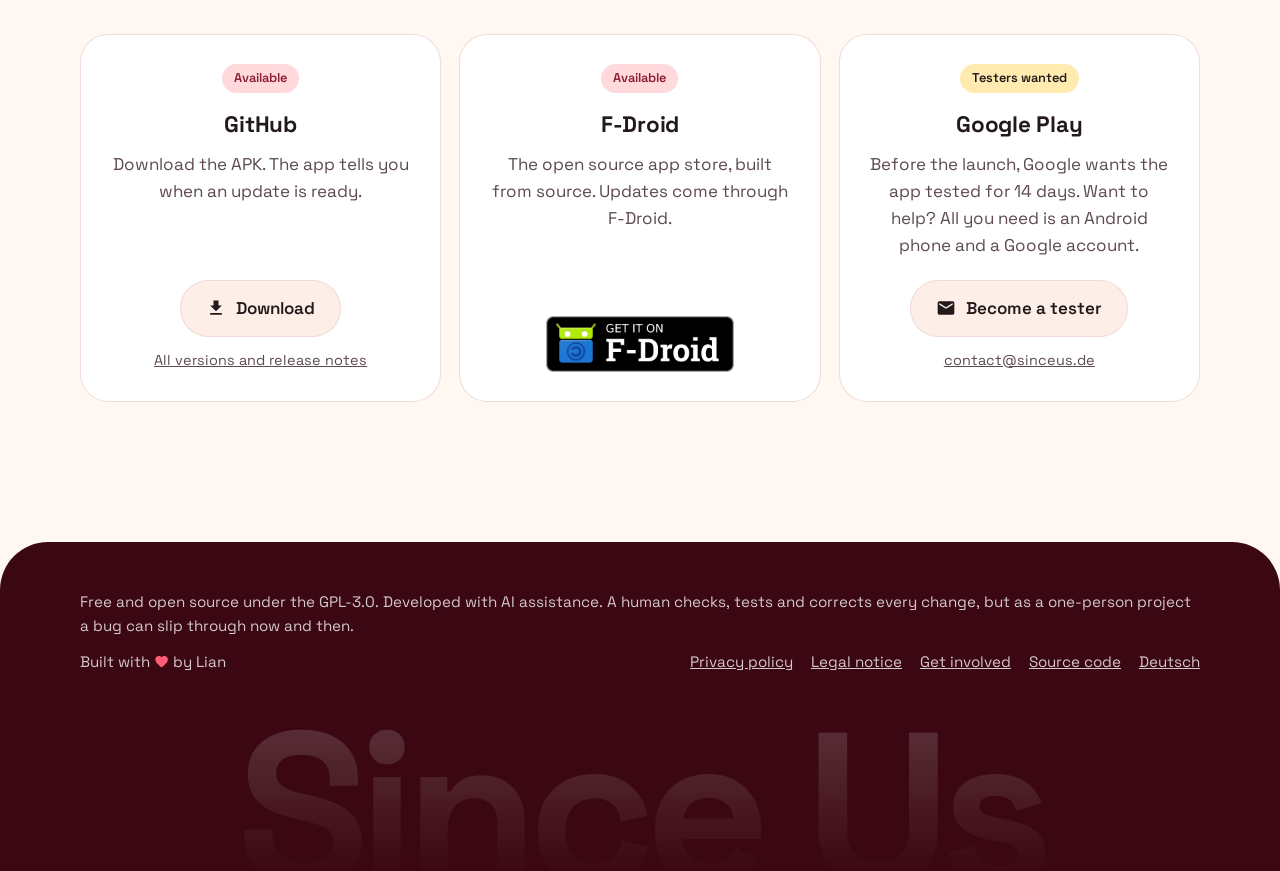
==== commit eb286e4e: "KI-Hinweis in README und Website genauer: Mensch prüft jede Änderung, Fehler können trotzdem durchru" ====
--- a/docs/index.html
+++ b/docs/index.html
@@ -141,7 +141,7 @@
 
 <footer>
   <div class="wrap">
-    <span>Free and open source under the GPL-3.0. Developed with AI assistance.</span>
+    <span>Free and open source under the GPL-3.0. Developed with AI assistance. A human checks, tests and corrects every change, but as a one-person project a bug can slip through now and then.</span>
     <span class="credit">Built with <svg class="heart" viewBox="0 0 24 24" role="img" aria-label="love"><path d="M12 21.35l-1.45-1.32C5.4 15.36 2 12.28 2 8.5 2 5.42 4.42 3 7.5 3c1.74 0 3.41.81 4.5 2.09C13.09 3.81 14.76 3 16.5 3 19.58 3 22 5.42 22 8.5c0 3.78-3.4 6.86-8.55 11.54L12 21.35z"/></svg> by Lian</span>
     <span class="links"><a href="privacy-en.html">Privacy policy</a><a href="legal-notice.html">Legal notice</a><a href="#help">Get involved</a><a href="https://github.com/DerDieDasLian/sinceus">Source code</a><a href="index-de.html">Deutsch</a></span>
   </div>
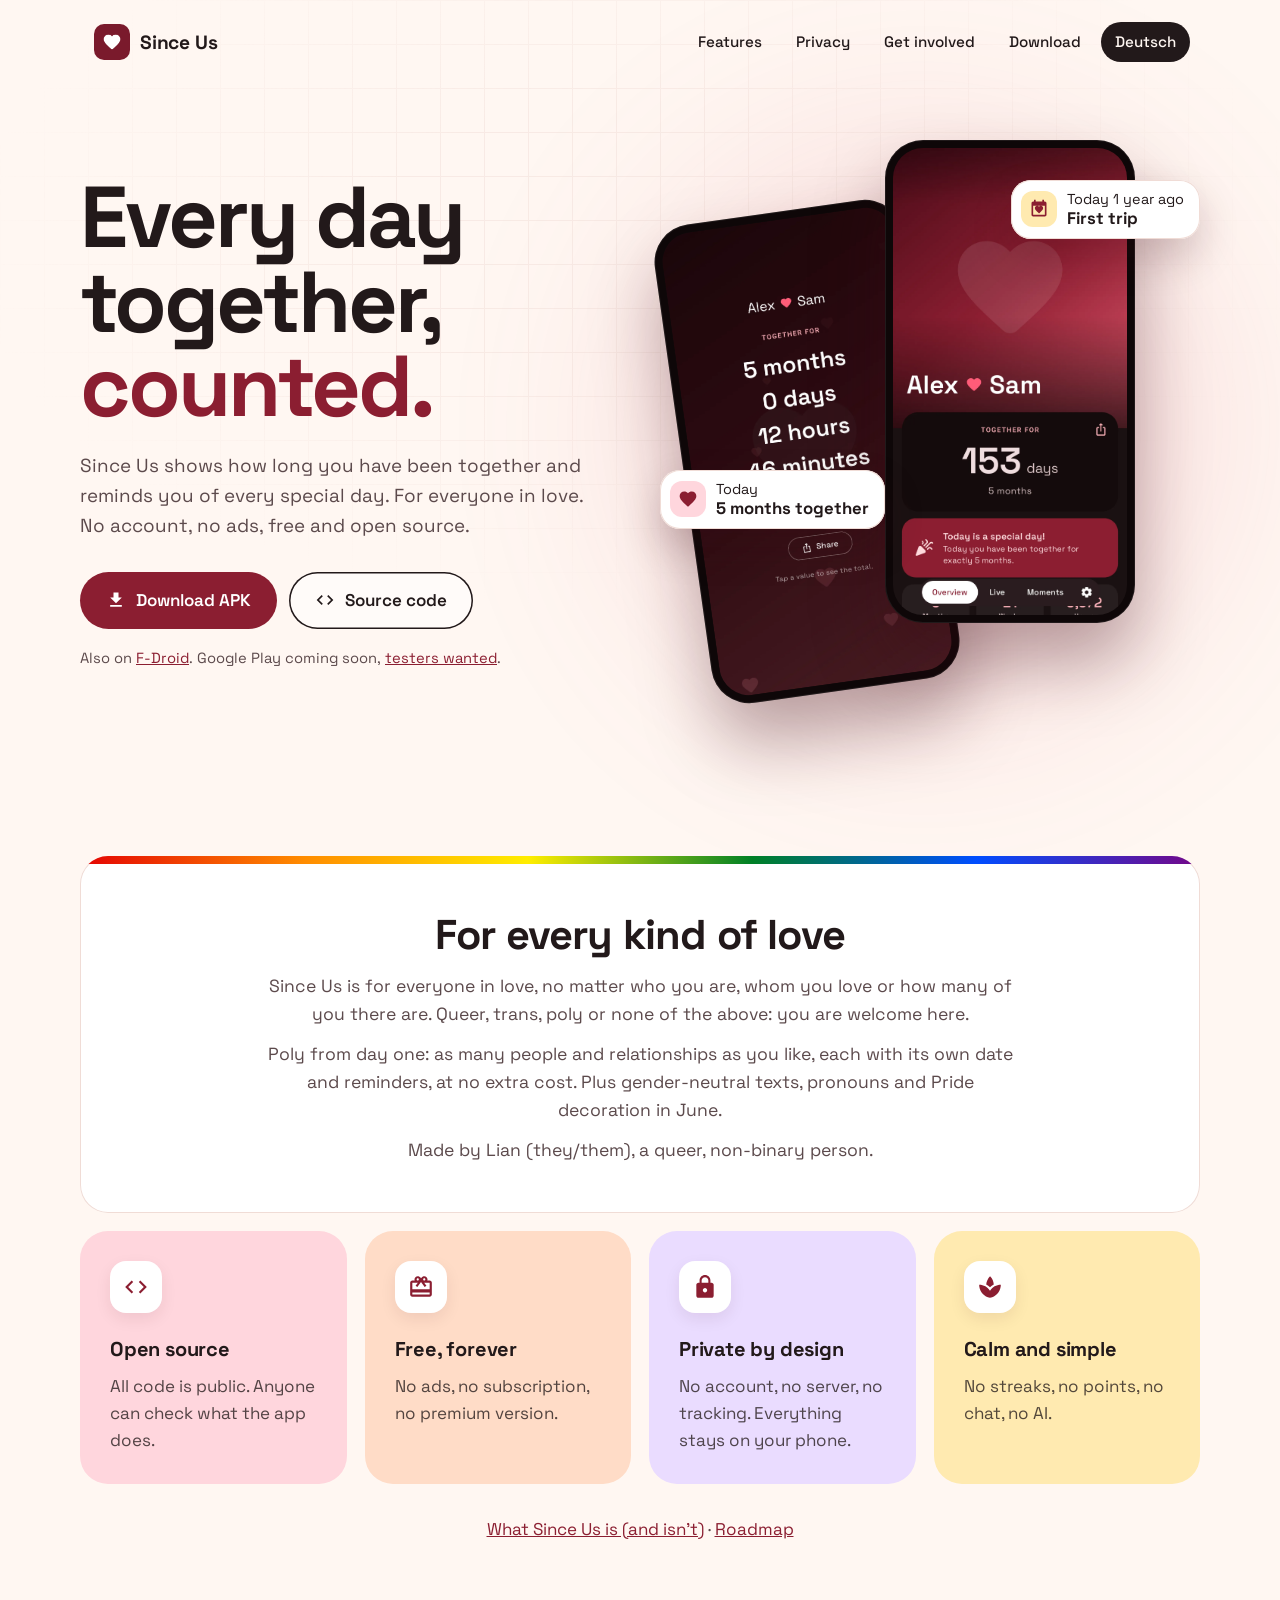
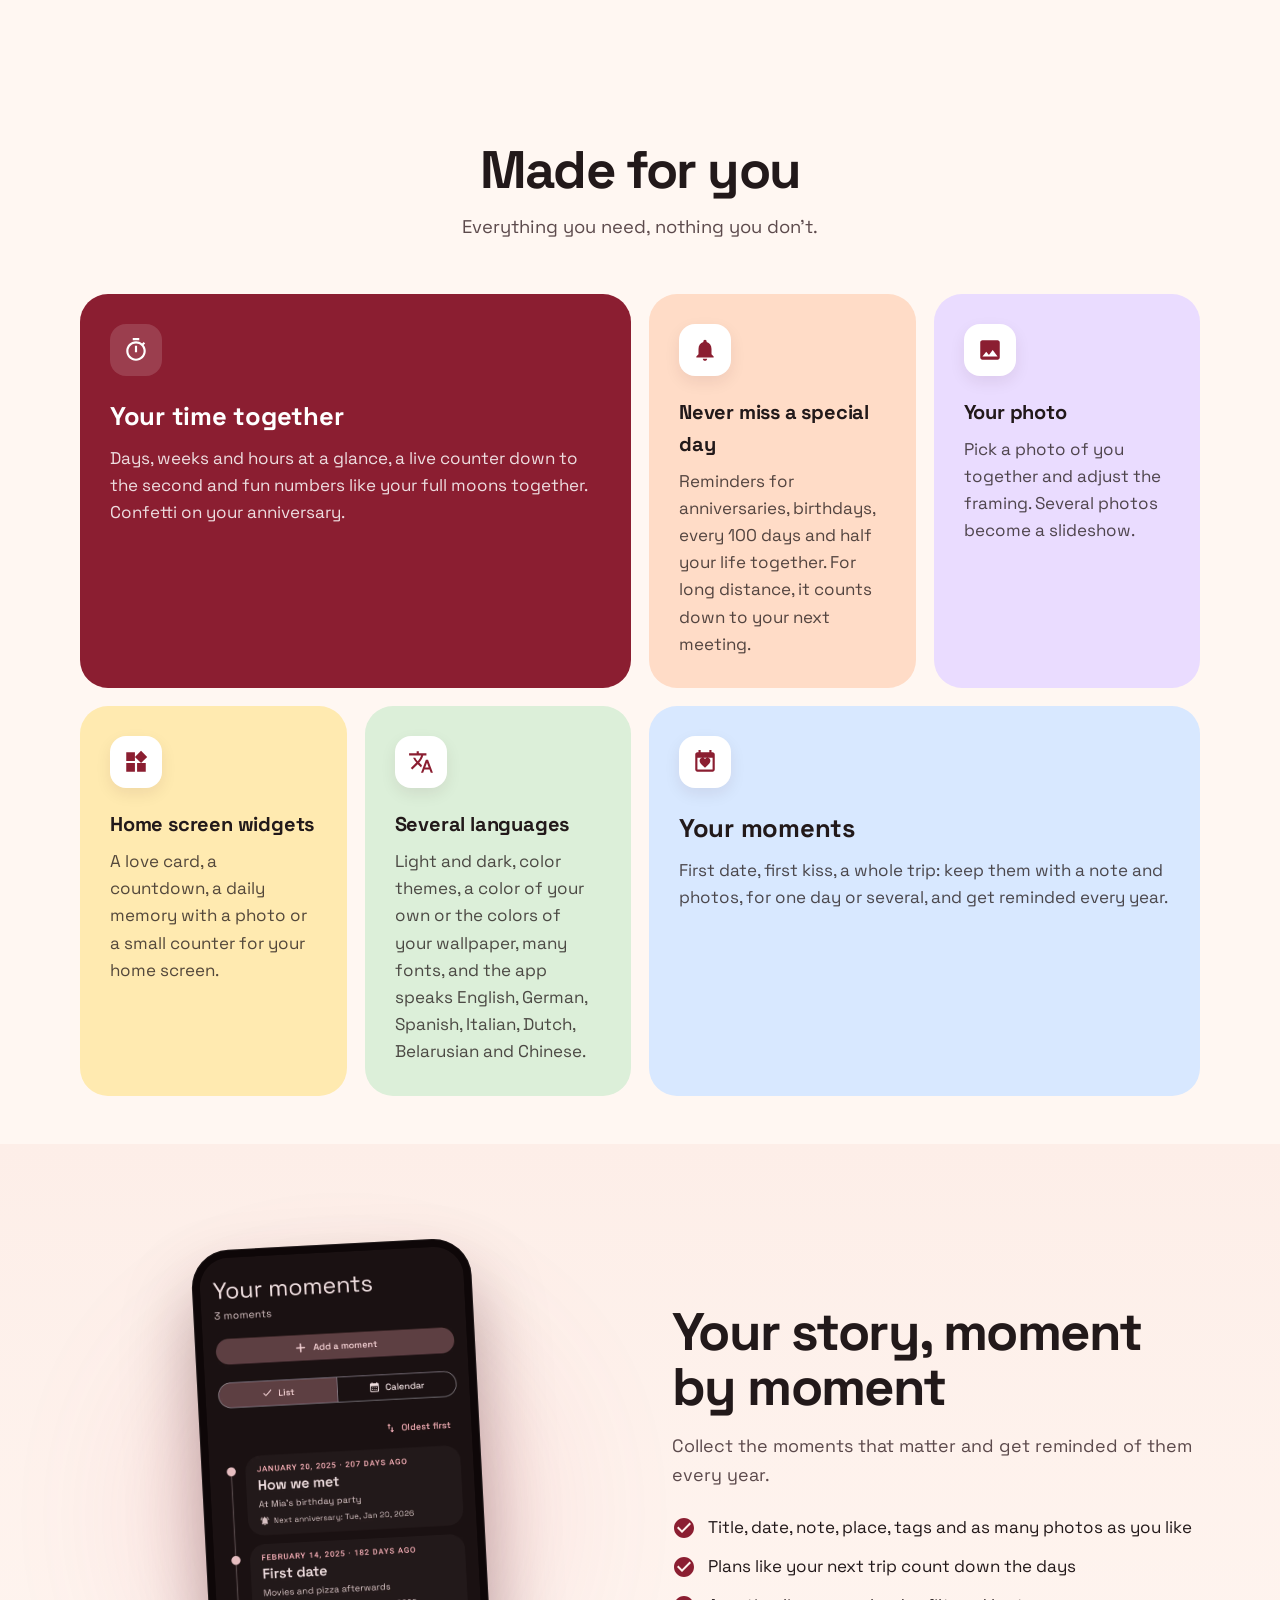
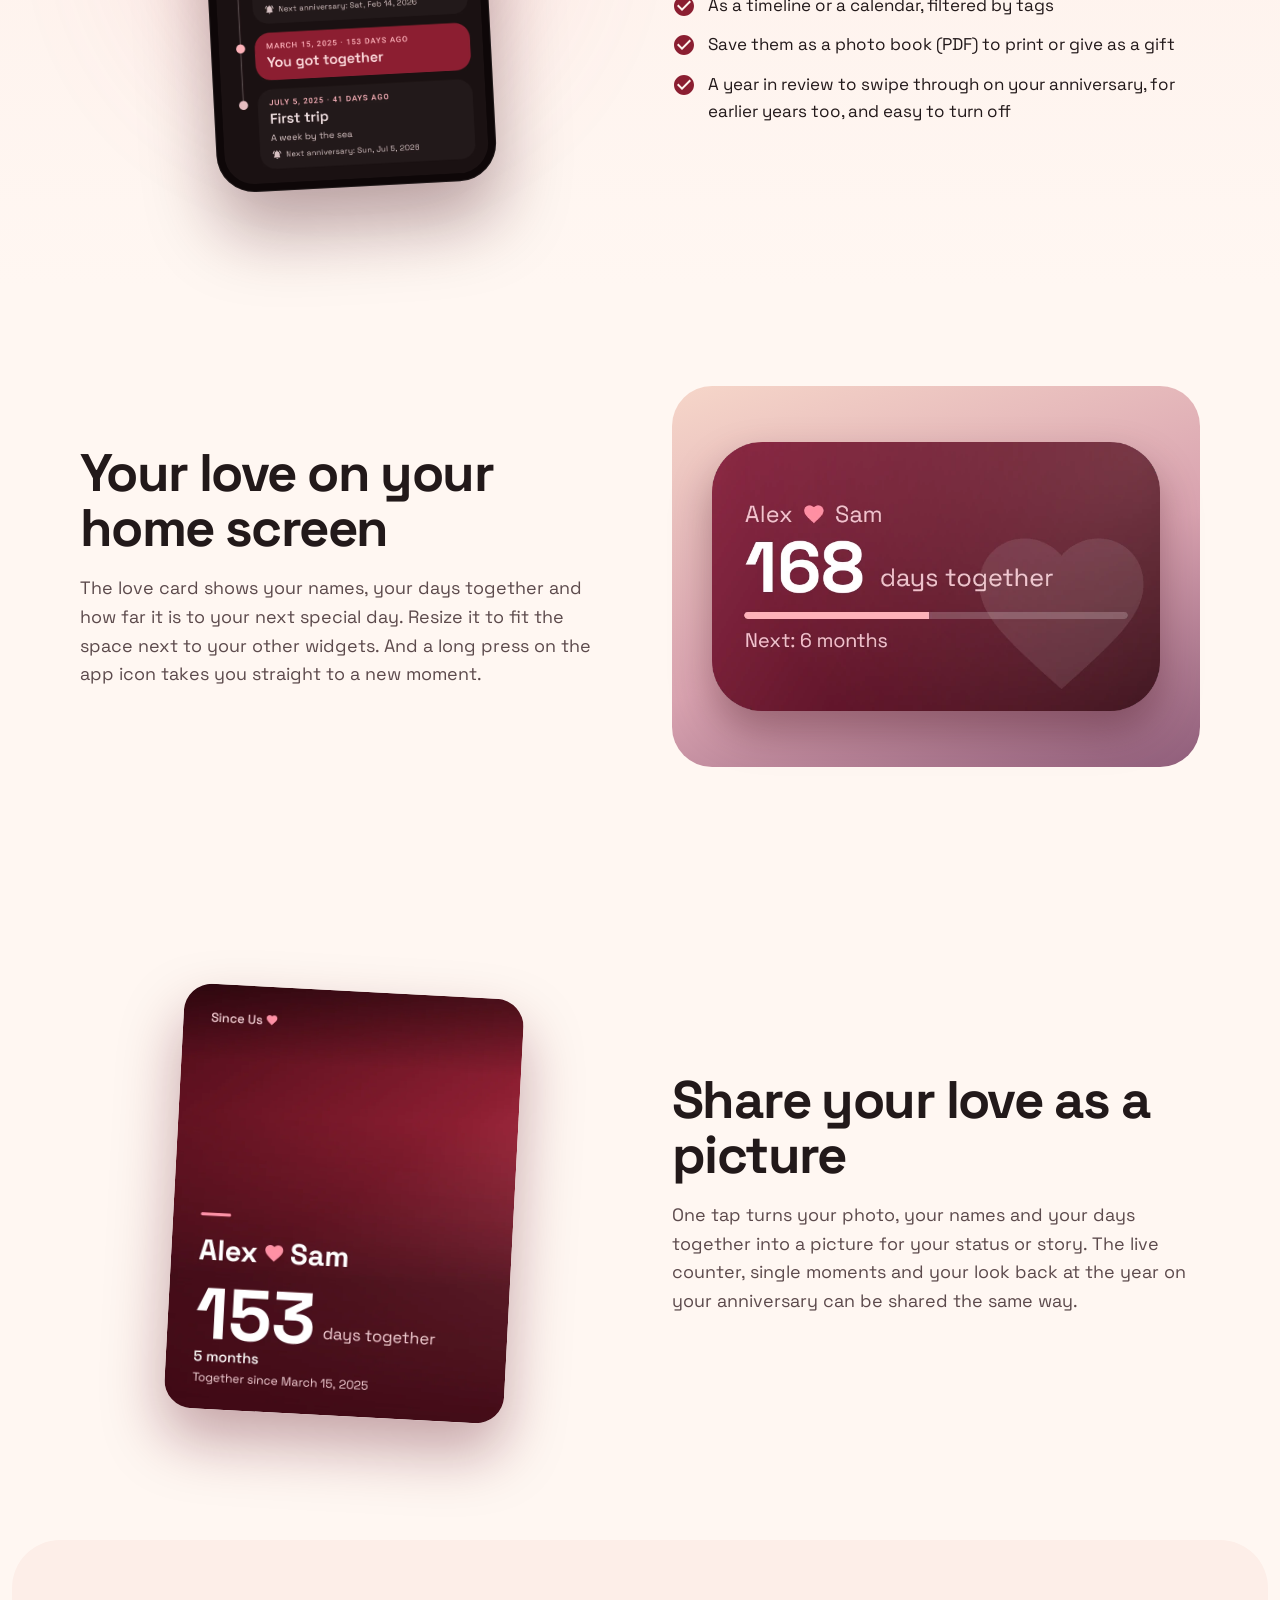
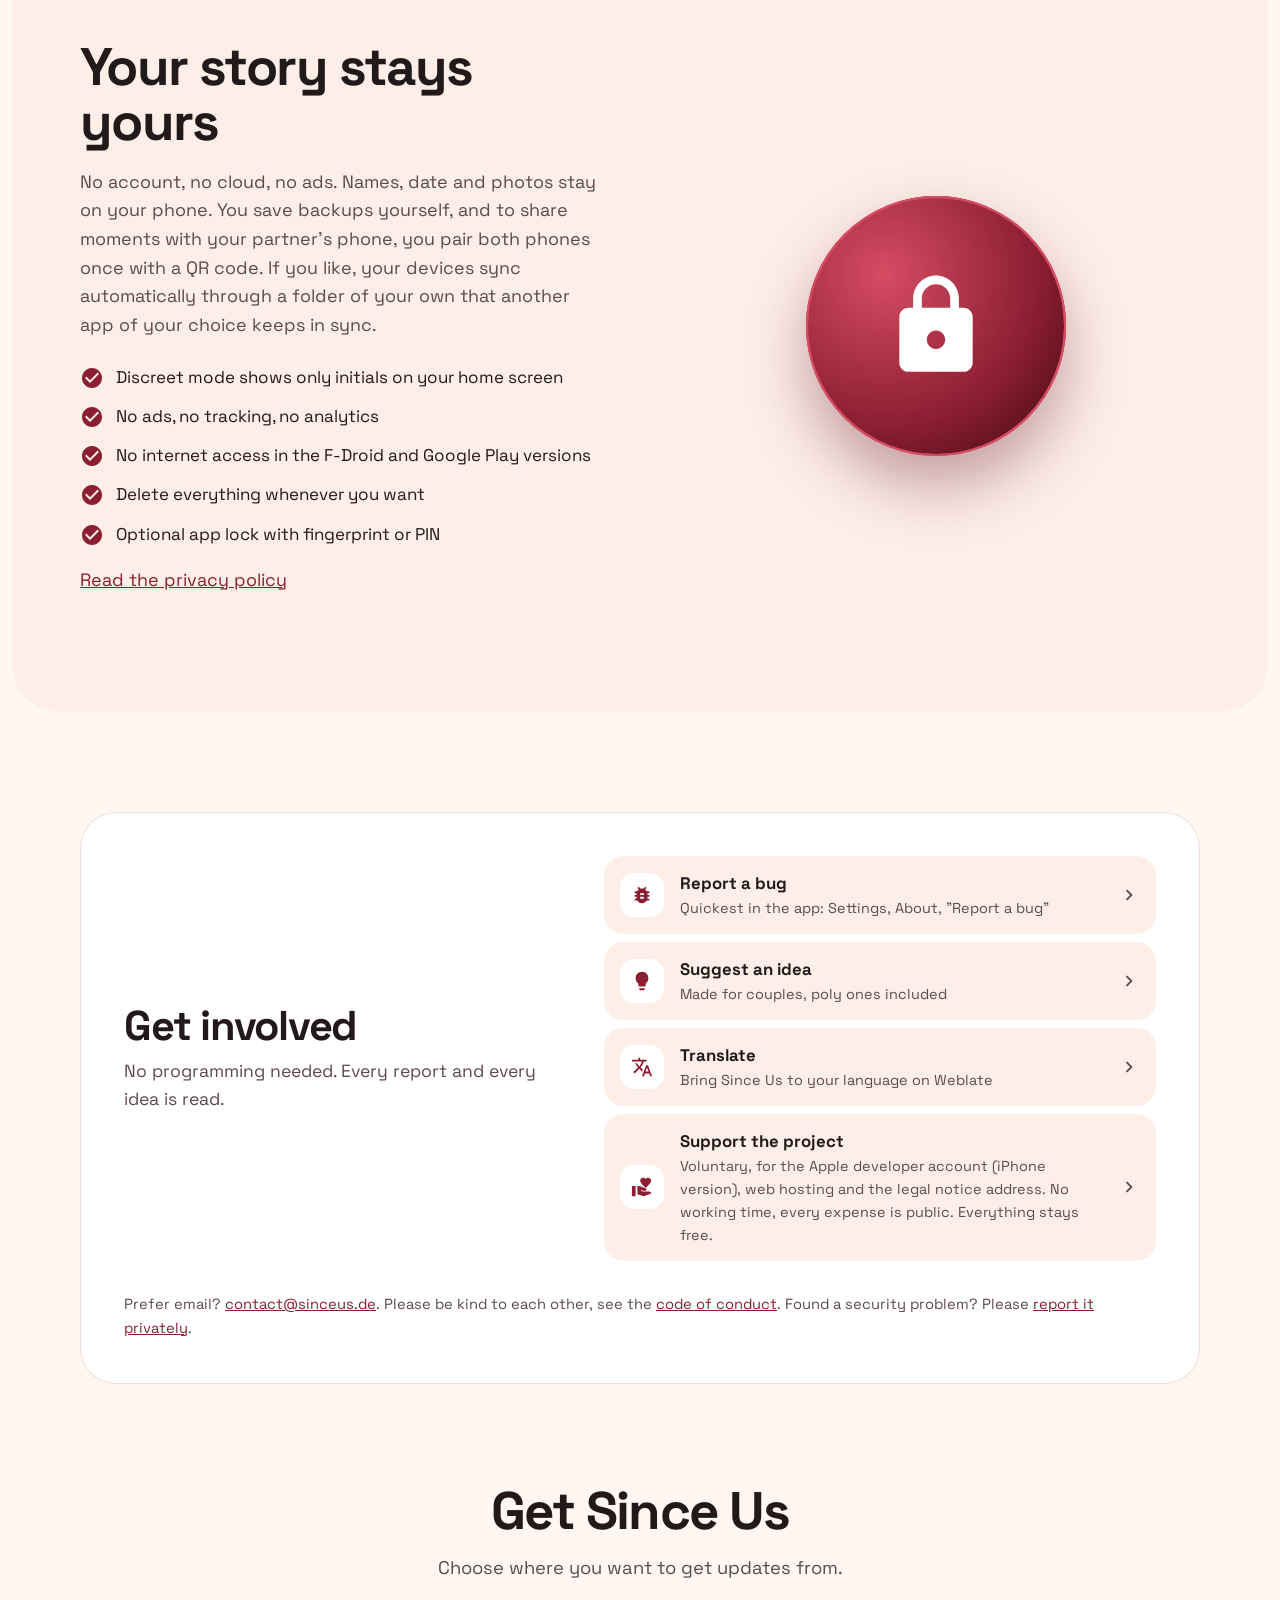
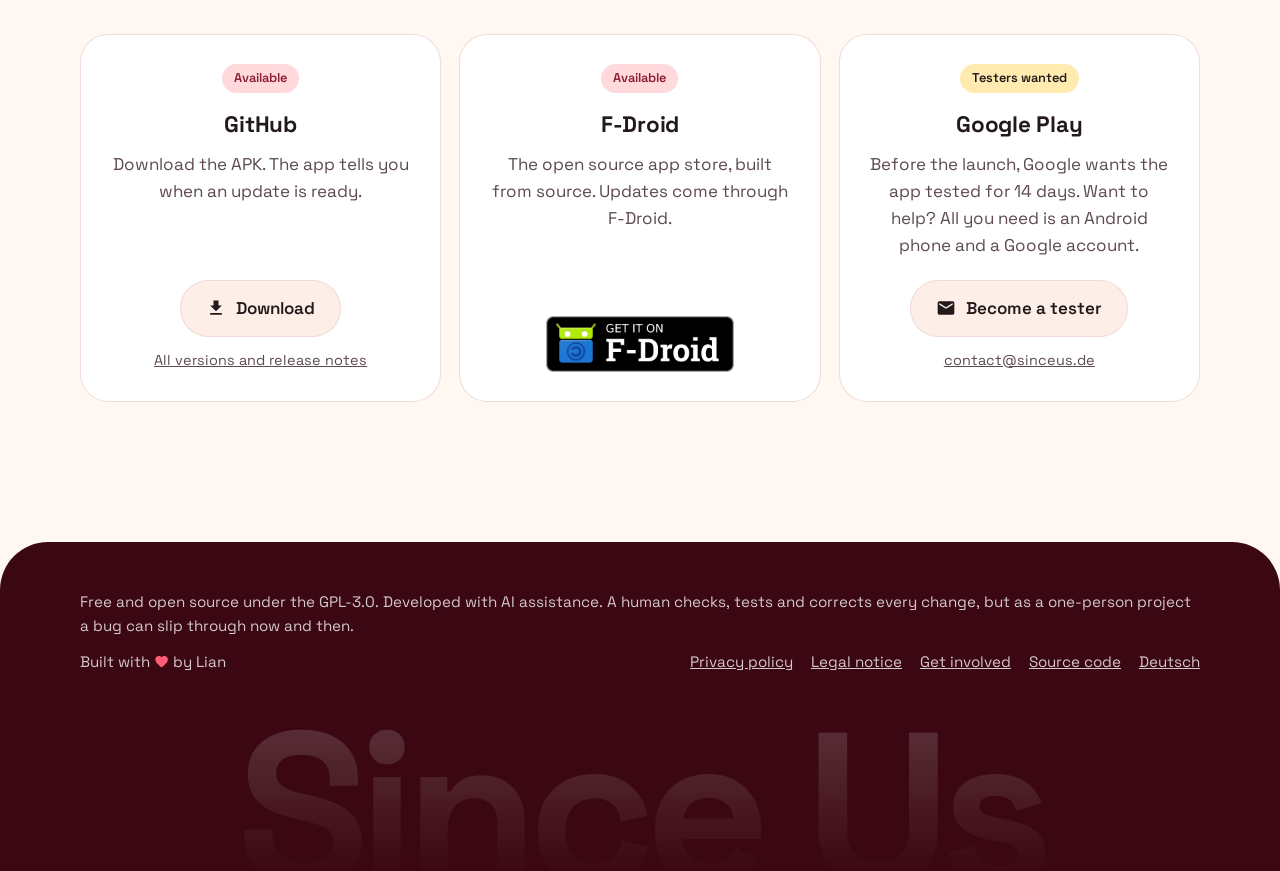
==== commit 0bd66f2d: "Momente über mehrere Tage (Issue #77) Ein Moment kann jetzt ein optionales Enddatum haben, zum Beisp" ====
--- a/docs/index.html
+++ b/docs/index.html
@@ -74,7 +74,7 @@
 <section id="features">
   <div class="wrap">
     <div class="section-head"><h2>Made for you</h2><p>Everything you need, nothing you don't.</p></div>
-    <div class="grid bento"><article class="card"><div class="icon"><svg viewBox="0 0 24 24" aria-hidden="true"><path d="M15 1H9v2h6V1zm-4 13h2V8h-2v6zm8.03-6.61l1.42-1.42c-.43-.51-.9-.99-1.41-1.41l-1.42 1.42C16.07 4.74 14.12 4 12 4c-4.97 0-9 4.03-9 9s4.02 9 9 9 9-4.03 9-9c0-2.12-.74-4.07-1.97-5.61zM12 20c-3.87 0-7-3.13-7-7s3.13-7 7-7 7 3.13 7 7-3.13 7-7 7z"/></svg></div><h3>Your time together</h3><p>Days, weeks and hours at a glance, a live counter down to the second and fun numbers like your full moons together. Confetti on your anniversary.</p></article><article class="card"><div class="icon"><svg viewBox="0 0 24 24" aria-hidden="true"><path d="M12 22c1.1 0 2-.9 2-2h-4c0 1.1.89 2 2 2zm6-6v-5c0-3.07-1.64-5.64-4.5-6.32V4c0-.83-.67-1.5-1.5-1.5s-1.5.67-1.5 1.5v.68C7.63 5.36 6 7.92 6 11v5l-2 2v1h16v-1l-2-2z"/></svg></div><h3>Never miss a special day</h3><p>Reminders for anniversaries, birthdays, every 100 days and half your life together. For long distance, it counts down to your next meeting.</p></article><article class="card"><div class="icon"><svg viewBox="0 0 24 24" aria-hidden="true"><path d="M21 19V5c0-1.1-.9-2-2-2H5c-1.1 0-2 .9-2 2v14c0 1.1.9 2 2 2h14c1.1 0 2-.9 2-2zM8.5 13.5l2.5 3.01L14.5 12l4.5 6H5l3.5-4.5z"/></svg></div><h3>Your photo</h3><p>Pick a photo of you together and adjust the framing. Several photos become a slideshow.</p></article><article class="card"><div class="icon"><svg viewBox="0 0 24 24" aria-hidden="true"><path d="M13 13v8h8v-8h-8zM3 21h8v-8H3v8zM3 3v8h8V3H3zm13.66-1.31L11 7.34 16.66 13l5.66-5.66-5.66-5.65z"/></svg></div><h3>Home screen widgets</h3><p>A love card, a countdown, a daily memory with a photo or a small counter for your home screen.</p></article><article class="card"><div class="icon"><svg viewBox="0 0 24 24" aria-hidden="true"><path d="M12.87 15.07l-2.54-2.51.03-.03c1.74-1.94 2.98-4.17 3.71-6.53H17V4h-7V2H8v2H1v1.99h11.17C11.5 7.92 10.44 9.75 9 11.35 8.07 10.32 7.3 9.19 6.69 8h-2c.73 1.63 1.73 3.17 2.98 4.56l-5.09 5.02L4 19l5-5 3.11 3.11.76-2.04zM18.5 10h-2L12 22h2l1.12-3h4.75L21 22h2l-4.5-12zm-2.62 7l1.62-4.33L19.12 17h-3.24z"/></svg></div><h3>Several languages</h3><p>Light and dark, color themes, a color of your own or the colors of your wallpaper, many fonts, and the app speaks English, German, Spanish, Italian, Dutch, Belarusian and Chinese.</p></article><article class="card"><div class="icon"><svg viewBox="0 0 24 24" aria-hidden="true"><path d="M19 3h-1V1h-2v2H8V1H6v2H5c-1.11 0-1.99.9-1.99 2L3 19c0 1.1.89 2 2 2h14c1.1 0 2-.9 2-2V5c0-1.1-.9-2-2-2zm0 16H5V8h14v11zM12 17.3l-.72-.66C8.7 14.3 7 12.76 7 10.87 7 9.33 8.21 8.1 9.75 8.1c.87 0 1.7.41 2.25 1.05.55-.64 1.38-1.05 2.25-1.05C15.79 8.1 17 9.33 17 10.87c0 1.89-1.7 3.43-4.28 5.78l-.72.65z"/></svg></div><h3>Your moments</h3><p>First date, first kiss, first trip: keep them with a note and photos and get reminded every year.</p></article></div>
+    <div class="grid bento"><article class="card"><div class="icon"><svg viewBox="0 0 24 24" aria-hidden="true"><path d="M15 1H9v2h6V1zm-4 13h2V8h-2v6zm8.03-6.61l1.42-1.42c-.43-.51-.9-.99-1.41-1.41l-1.42 1.42C16.07 4.74 14.12 4 12 4c-4.97 0-9 4.03-9 9s4.02 9 9 9 9-4.03 9-9c0-2.12-.74-4.07-1.97-5.61zM12 20c-3.87 0-7-3.13-7-7s3.13-7 7-7 7 3.13 7 7-3.13 7-7 7z"/></svg></div><h3>Your time together</h3><p>Days, weeks and hours at a glance, a live counter down to the second and fun numbers like your full moons together. Confetti on your anniversary.</p></article><article class="card"><div class="icon"><svg viewBox="0 0 24 24" aria-hidden="true"><path d="M12 22c1.1 0 2-.9 2-2h-4c0 1.1.89 2 2 2zm6-6v-5c0-3.07-1.64-5.64-4.5-6.32V4c0-.83-.67-1.5-1.5-1.5s-1.5.67-1.5 1.5v.68C7.63 5.36 6 7.92 6 11v5l-2 2v1h16v-1l-2-2z"/></svg></div><h3>Never miss a special day</h3><p>Reminders for anniversaries, birthdays, every 100 days and half your life together. For long distance, it counts down to your next meeting.</p></article><article class="card"><div class="icon"><svg viewBox="0 0 24 24" aria-hidden="true"><path d="M21 19V5c0-1.1-.9-2-2-2H5c-1.1 0-2 .9-2 2v14c0 1.1.9 2 2 2h14c1.1 0 2-.9 2-2zM8.5 13.5l2.5 3.01L14.5 12l4.5 6H5l3.5-4.5z"/></svg></div><h3>Your photo</h3><p>Pick a photo of you together and adjust the framing. Several photos become a slideshow.</p></article><article class="card"><div class="icon"><svg viewBox="0 0 24 24" aria-hidden="true"><path d="M13 13v8h8v-8h-8zM3 21h8v-8H3v8zM3 3v8h8V3H3zm13.66-1.31L11 7.34 16.66 13l5.66-5.66-5.66-5.65z"/></svg></div><h3>Home screen widgets</h3><p>A love card, a countdown, a daily memory with a photo or a small counter for your home screen.</p></article><article class="card"><div class="icon"><svg viewBox="0 0 24 24" aria-hidden="true"><path d="M12.87 15.07l-2.54-2.51.03-.03c1.74-1.94 2.98-4.17 3.71-6.53H17V4h-7V2H8v2H1v1.99h11.17C11.5 7.92 10.44 9.75 9 11.35 8.07 10.32 7.3 9.19 6.69 8h-2c.73 1.63 1.73 3.17 2.98 4.56l-5.09 5.02L4 19l5-5 3.11 3.11.76-2.04zM18.5 10h-2L12 22h2l1.12-3h4.75L21 22h2l-4.5-12zm-2.62 7l1.62-4.33L19.12 17h-3.24z"/></svg></div><h3>Several languages</h3><p>Light and dark, color themes, a color of your own or the colors of your wallpaper, many fonts, and the app speaks English, German, Spanish, Italian, Dutch, Belarusian and Chinese.</p></article><article class="card"><div class="icon"><svg viewBox="0 0 24 24" aria-hidden="true"><path d="M19 3h-1V1h-2v2H8V1H6v2H5c-1.11 0-1.99.9-1.99 2L3 19c0 1.1.89 2 2 2h14c1.1 0 2-.9 2-2V5c0-1.1-.9-2-2-2zm0 16H5V8h14v11zM12 17.3l-.72-.66C8.7 14.3 7 12.76 7 10.87 7 9.33 8.21 8.1 9.75 8.1c.87 0 1.7.41 2.25 1.05.55-.64 1.38-1.05 2.25-1.05C15.79 8.1 17 9.33 17 10.87c0 1.89-1.7 3.43-4.28 5.78l-.72.65z"/></svg></div><h3>Your moments</h3><p>First date, first kiss, a whole trip: keep them with a note and photos, for one day or several, and get reminded every year.</p></article></div>
   </div>
 </section>
 
